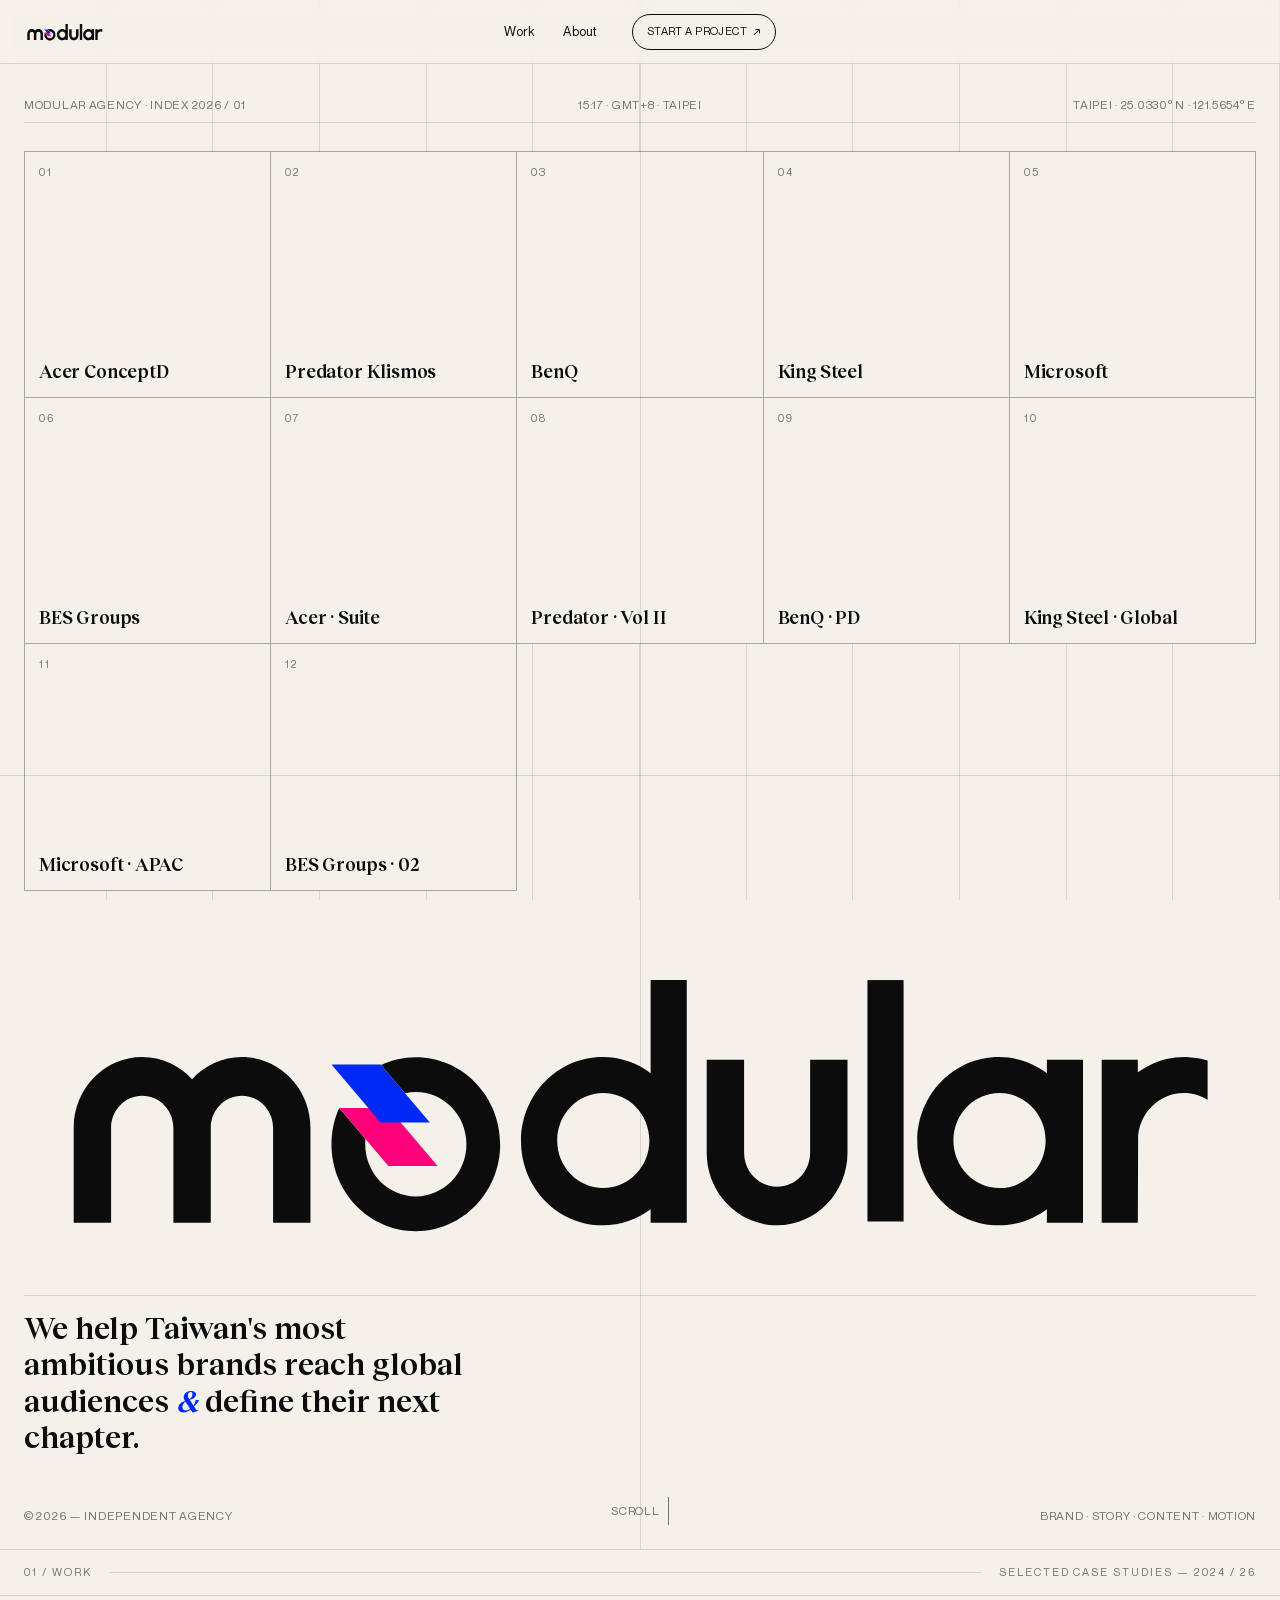
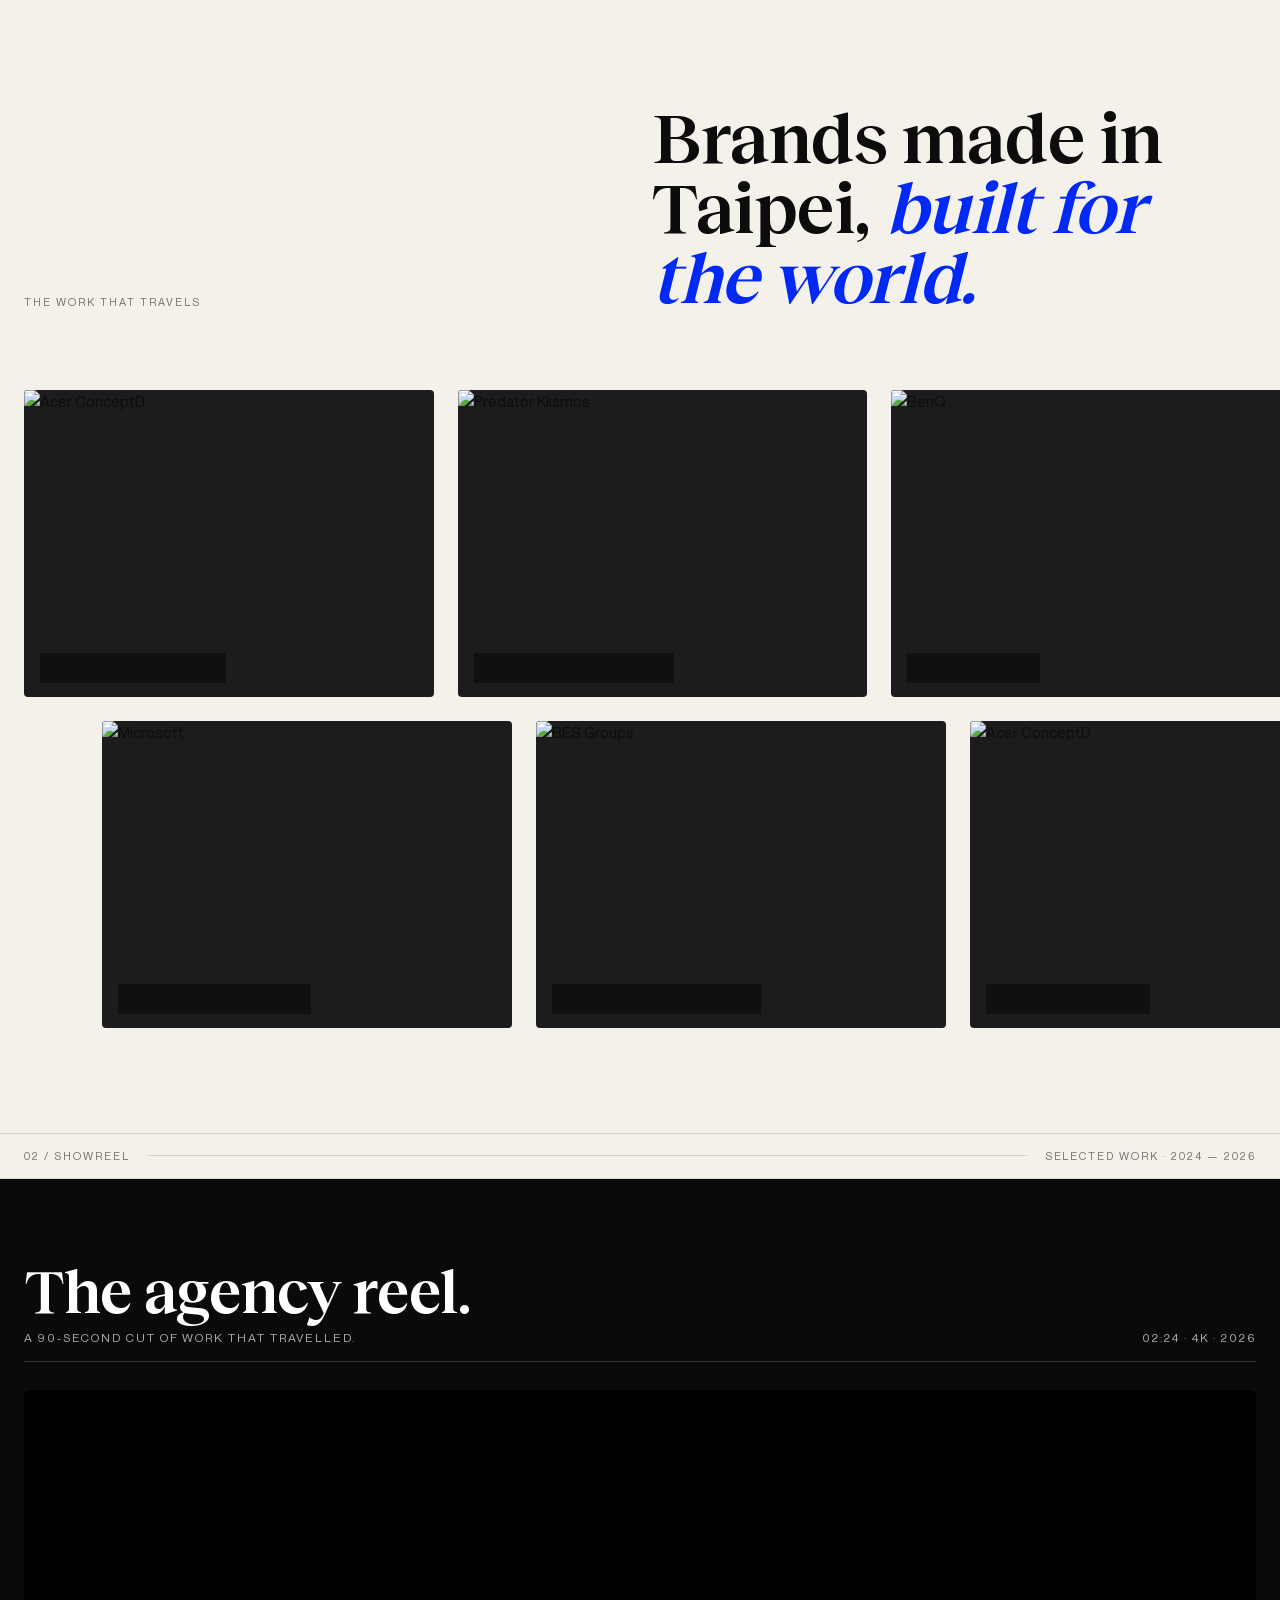
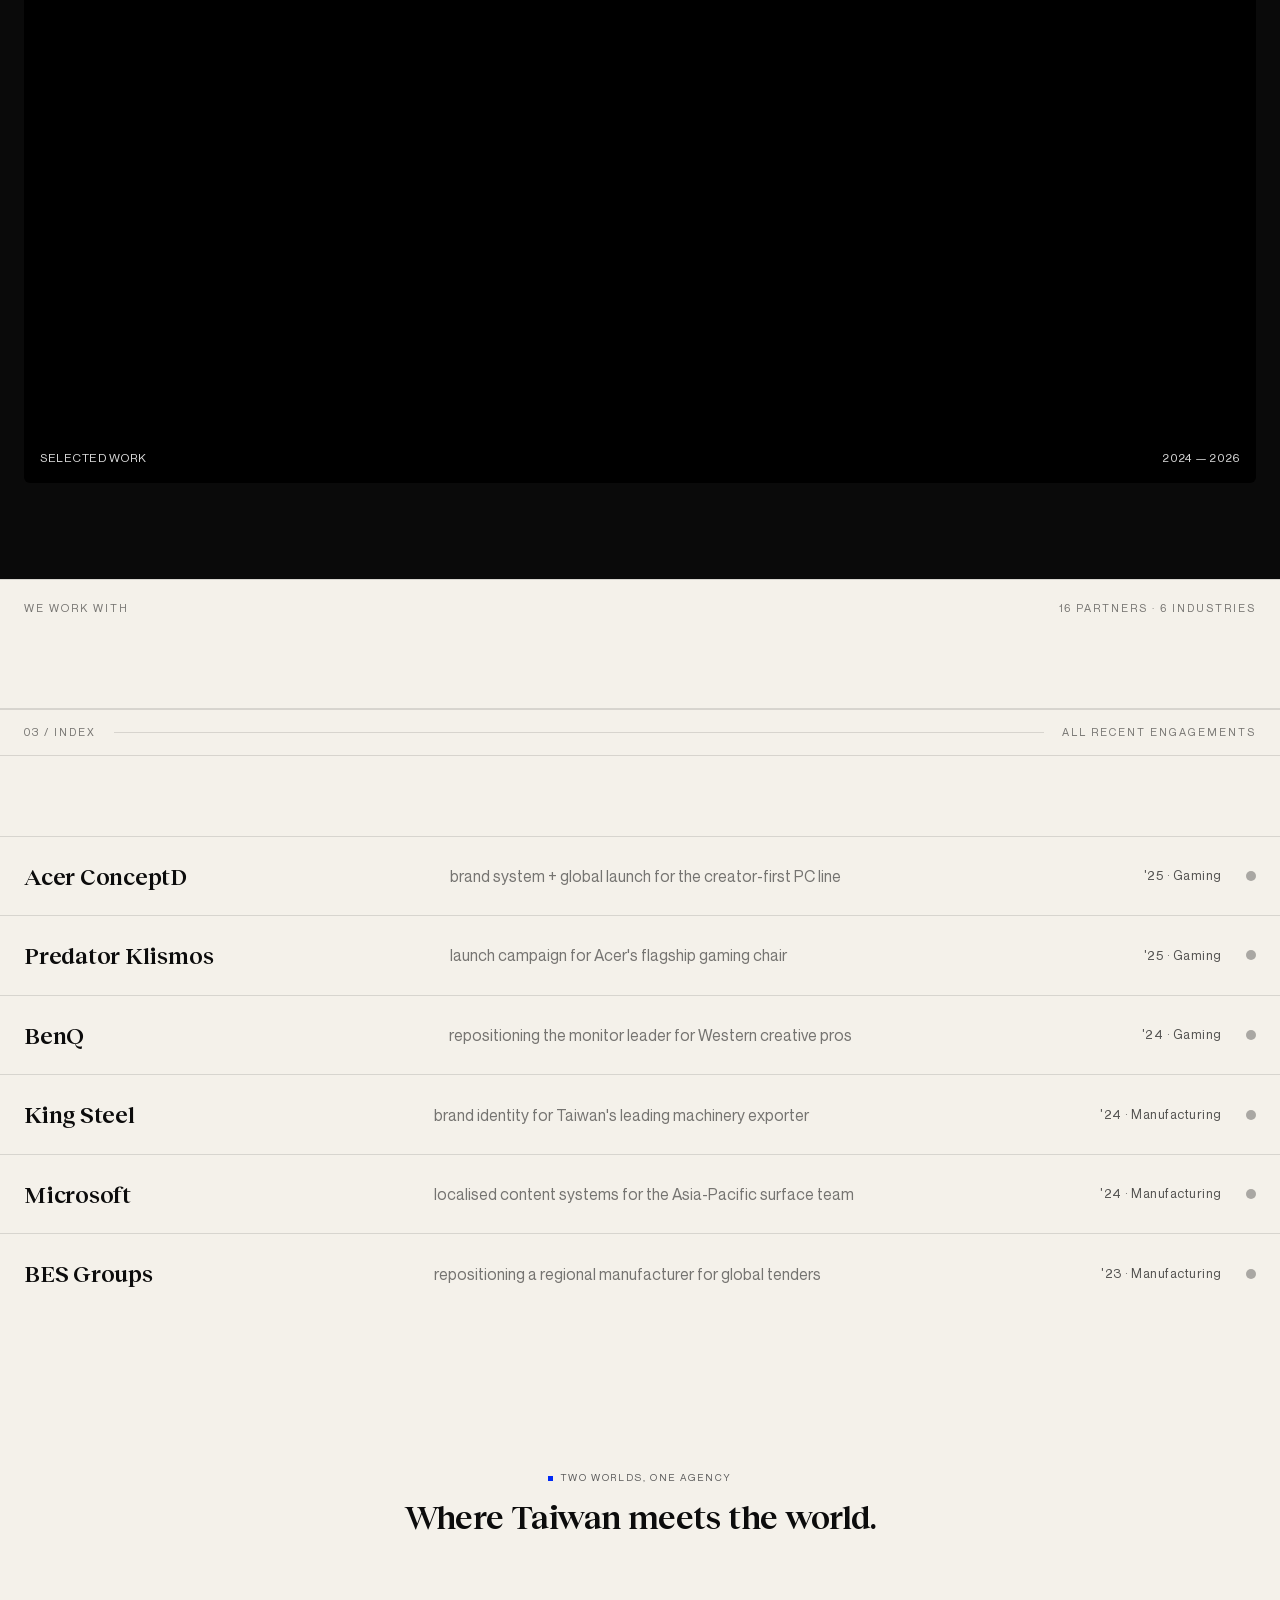
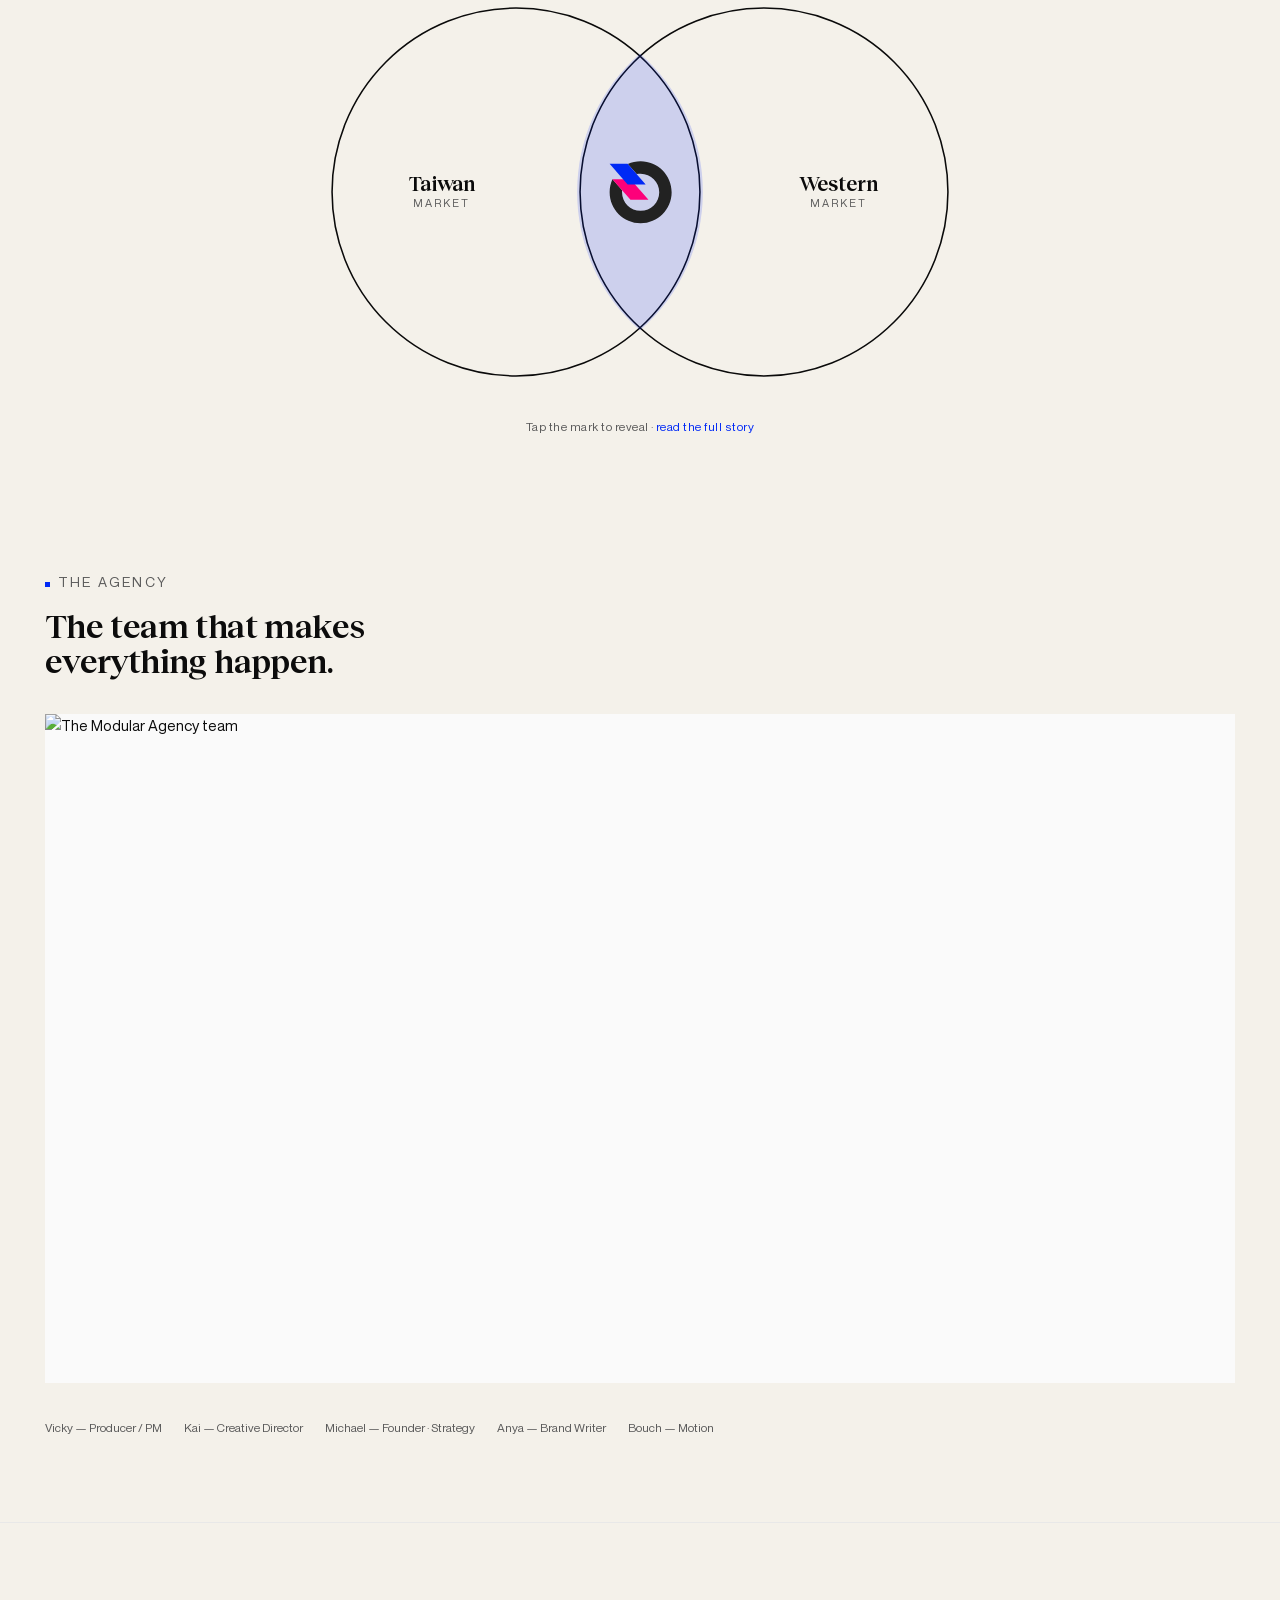
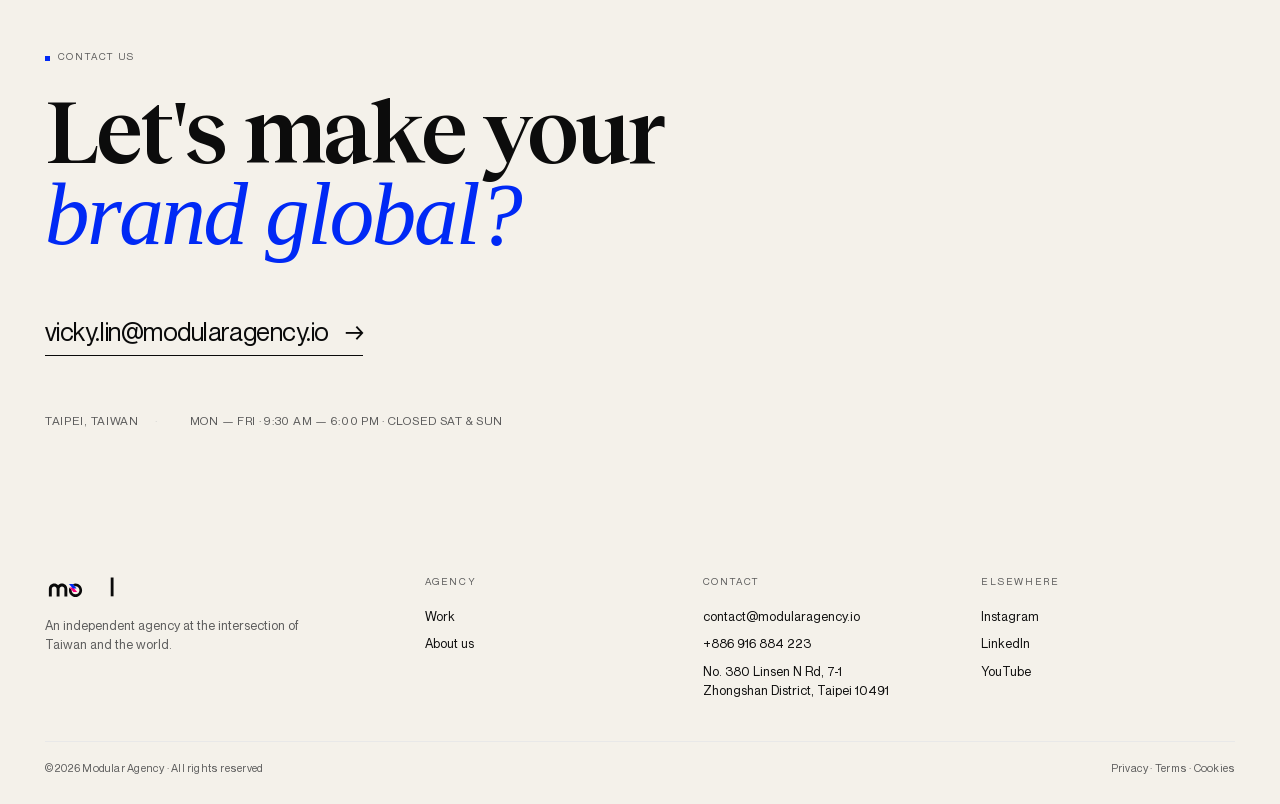
==== v2home/index.html @ 96798d6c "Add v2 homepage at /v2home for preview Copy v2 branch's index.html, v2.css, v2.js into v2home/ subdi" ====
<!DOCTYPE html>
<html lang="en">
<head>
  <meta charset="UTF-8" />
  <meta name="viewport" content="width=device-width, initial-scale=1.0" />
  <title>Modular — At the intersection of Taiwan and the world</title>
  <meta name="description" content="Modular is a Taipei-based agency that helps Taiwan's most ambitious brands speak to the world." />
  <link rel="stylesheet" href="../styles.css" />
  <link rel="stylesheet" href="v2.css" />
</head>
<body class="v2">

  <!-- ============ HEADER ============ -->
  <header class="site-header">
    <a class="brand" href="../index.html" aria-label="Modular">
      <svg class="brand__svg" viewBox="0 0 793 214" xmlns="http://www.w3.org/2000/svg" fill="currentColor">
        <rect x="542.9" y="29" width="23.2592" height="155.402"/>
        <path fill-rule="evenodd" clip-rule="evenodd" d="M658.397 176.546C649.729 183.047 639.058 186.882 627.518 186.882C598.505 186.882 574.984 162.642 574.984 132.739C574.984 102.837 598.505 78.5967 627.518 78.5967C639.058 78.5967 649.729 82.4316 658.397 88.9323V80.2499H681.656V185.229H658.397V176.546ZM657.595 132.326C657.595 149.217 644.309 162.91 627.919 162.91C611.53 162.91 598.244 149.217 598.244 132.326C598.244 115.435 611.53 101.742 627.919 101.742C644.309 101.742 657.595 115.435 657.595 132.326Z"/>
        <path fill-rule="evenodd" clip-rule="evenodd" d="M403.344 29H426.603V185.228H403.344V176.546C394.676 183.047 384.005 186.882 372.465 186.882C343.452 186.882 319.932 162.641 319.932 132.739C319.932 102.837 343.452 78.5963 372.465 78.5963C384.005 78.5963 394.676 82.4312 403.344 88.932V29ZM372.866 162.91C389.256 162.91 402.542 149.217 402.542 132.326C402.542 115.434 389.256 101.741 372.866 101.741C356.477 101.741 343.191 115.434 343.191 132.326C343.191 149.217 356.477 162.91 372.866 162.91Z"/>
        <path d="M463.497 80.248H439.436V140.177C439.436 165.97 459.724 186.88 484.751 186.88C509.778 186.88 530.066 165.97 530.066 140.177V80.248H506.005V140.177C506.005 152.275 496.489 162.082 484.751 162.082C473.013 162.082 463.497 152.275 463.497 140.177V80.248Z"/>
        <path d="M749.574 78.6607C753.752 78.8703 757.875 79.5927 761.857 80.8011V106.077C757.403 103.324 752.19 101.742 746.618 101.742C731.37 101.742 718.807 113.595 717.132 128.849L716.943 185.229H693.684V80.2499H716.943V88.3481C719.238 86.6967 721.664 85.2315 724.202 83.9701C732.097 80.0468 740.819 78.2215 749.574 78.6607Z"/>
        <path d="M120.225 124.06V185.229H96.1634V124.06C96.1634 112.647 87.1862 103.395 76.1123 103.395C65.0384 103.395 56.0613 112.647 56.0613 124.06V185.229H32V124.06C32 98.9513 51.7498 78.5967 76.1123 78.5967C88.7528 78.5967 100.151 84.0762 108.194 92.8561C116.237 84.0762 127.635 78.5967 140.276 78.5967C164.638 78.5967 184.388 98.9513 184.388 124.06V185.229H160.327V124.06C160.327 112.647 151.35 103.395 140.276 103.395C129.202 103.395 120.225 112.647 120.225 124.06Z"/>
        <path d="M252.206 168.279C270.198 168.279 284.784 153.246 284.784 134.703C284.784 116.159 270.198 101.126 252.206 101.126C249.827 101.126 247.507 101.389 245.273 101.888L229.831 83.6992C236.654 80.515 244.229 78.7422 252.206 78.7422C282.193 78.7422 306.503 103.797 306.503 134.703C306.503 165.609 282.193 190.663 252.206 190.663C222.218 190.663 197.908 165.609 197.908 134.703C197.908 126.381 199.671 118.484 202.832 111.386H202.893L219.793 131.292C219.683 132.414 219.627 133.551 219.627 134.703C219.627 153.246 234.213 168.279 252.206 168.279Z"/>
        <path d="M234.566 111.386H202.893L234.566 148.693H266.24L234.566 111.386Z" fill="#FD007A"/>
        <path d="M229.582 83.4053H197.908L229.582 120.712H261.255L229.582 83.4053Z" fill="#0029F5"/>
      </svg>
    </a>
    <nav>
      <a href="../portfolio.html">Work</a>
      <a href="../about.html">About</a>
      <a href="mailto:contact@modularagency.io" class="nav-cta">
        <span>Start a project</span>
        <span class="arrow">↗</span>
      </a>
    </nav>
  </header>

  <!-- ============ HERO (mill3 inspired) ============ -->
  <section class="v2-hero" id="top">
    <div class="v2-crosshair" aria-hidden="true"></div>

    <!-- Top meta strip -->
    <div class="v2-hero__top">
      <span class="v2-hero__index">Modular Agency · Index 2026 / 01</span>
      <span class="v2-hero__time" data-v2-clock>—</span>
      <span class="v2-hero__loc">Taipei · 25.0330° N · 121.5654° E</span>
    </div>

    <!-- Modular project grid — each square is a project. Mouse "draws" by lighting cells. -->
    <div class="v2-hero__grid" data-v2-grid>
      <a href="../case-study.html" class="v2-cell" data-v2-reveal style="--cell-img: url('https://cdn.prod.website-files.com/63bfc0fd79c8e246c4906104/64c204d370867f68c6946e49_Screen%20Shot%202023-07-27%20at%201.46.07%20PM.png')">
        <span class="v2-cell__num">01</span>
        <span class="v2-cell__media" aria-hidden="true"></span>
        <span class="v2-cell__name">Acer ConceptD</span>
      </a>
      <a href="../case-study.html" class="v2-cell" style="--cell-img: url('https://cdn.prod.website-files.com/63bfc0fd79c8e246c4906104/63bfc487ccb1e10b61343ffb_6156d11b4273543a6f4497ac_Frame%2021.png')">
        <span class="v2-cell__num">02</span>
        <span class="v2-cell__media" aria-hidden="true"></span>
        <span class="v2-cell__name">Predator Klismos</span>
      </a>
      <a href="../case-study.html" class="v2-cell" style="--cell-img: url('https://cdn.prod.website-files.com/63bfc0fd79c8e246c4906104/63edc8d995958dba99e304f1_Untitled%20design%20(47).png')">
        <span class="v2-cell__num">03</span>
        <span class="v2-cell__media" aria-hidden="true"></span>
        <span class="v2-cell__name">BenQ</span>
      </a>
      <a href="../case-study.html" class="v2-cell" style="--cell-img: url('https://cdn.prod.website-files.com/63bfc0fd79c8e246c4906104/63edb47d3465decb04bc5cf6_Untitled%20design%20(44).png')">
        <span class="v2-cell__num">04</span>
        <span class="v2-cell__media" aria-hidden="true"></span>
        <span class="v2-cell__name">King Steel</span>
      </a>
      <a href="../case-study.html" class="v2-cell" style="--cell-img: url('https://cdn.prod.website-files.com/63bfc0fd79c8e246c4906104/63eb1e38f03250bcc5a5a536_acastro_180226_0001.jpg')">
        <span class="v2-cell__num">05</span>
        <span class="v2-cell__media" aria-hidden="true"></span>
        <span class="v2-cell__name">Microsoft</span>
      </a>
      <a href="../case-study.html" class="v2-cell" style="--cell-img: url('https://cdn.prod.website-files.com/63bfc0fd79c8e246c4906104/63eb53feb96042cfa495db95_Untitled%20design%20(42).png')">
        <span class="v2-cell__num">06</span>
        <span class="v2-cell__media" aria-hidden="true"></span>
        <span class="v2-cell__name">BES Groups</span>
      </a>
      <a href="../case-study.html" class="v2-cell" style="--cell-img: url('https://cdn.prod.website-files.com/63bfc0fd79c8e246c4906104/64c204d370867f68c6946e49_Screen%20Shot%202023-07-27%20at%201.46.07%20PM.png')">
        <span class="v2-cell__num">07</span>
        <span class="v2-cell__media" aria-hidden="true"></span>
        <span class="v2-cell__name">Acer · Suite</span>
      </a>
      <a href="../case-study.html" class="v2-cell" style="--cell-img: url('https://cdn.prod.website-files.com/63bfc0fd79c8e246c4906104/63bfc487ccb1e10b61343ffb_6156d11b4273543a6f4497ac_Frame%2021.png')">
        <span class="v2-cell__num">08</span>
        <span class="v2-cell__media" aria-hidden="true"></span>
        <span class="v2-cell__name">Predator · Vol II</span>
      </a>
      <a href="../case-study.html" class="v2-cell" style="--cell-img: url('https://cdn.prod.website-files.com/63bfc0fd79c8e246c4906104/63edc8d995958dba99e304f1_Untitled%20design%20(47).png')">
        <span class="v2-cell__num">09</span>
        <span class="v2-cell__media" aria-hidden="true"></span>
        <span class="v2-cell__name">BenQ · PD</span>
      </a>
      <a href="../case-study.html" class="v2-cell" style="--cell-img: url('https://cdn.prod.website-files.com/63bfc0fd79c8e246c4906104/63edb47d3465decb04bc5cf6_Untitled%20design%20(44).png')">
        <span class="v2-cell__num">10</span>
        <span class="v2-cell__media" aria-hidden="true"></span>
        <span class="v2-cell__name">King Steel · Global</span>
      </a>
      <a href="../case-study.html" class="v2-cell" style="--cell-img: url('https://cdn.prod.website-files.com/63bfc0fd79c8e246c4906104/63eb1e38f03250bcc5a5a536_acastro_180226_0001.jpg')">
        <span class="v2-cell__num">11</span>
        <span class="v2-cell__media" aria-hidden="true"></span>
        <span class="v2-cell__name">Microsoft · APAC</span>
      </a>
      <a href="../case-study.html" class="v2-cell" style="--cell-img: url('https://cdn.prod.website-files.com/63bfc0fd79c8e246c4906104/63eb53feb96042cfa495db95_Untitled%20design%20(42).png')">
        <span class="v2-cell__num">12</span>
        <span class="v2-cell__media" aria-hidden="true"></span>
        <span class="v2-cell__name">BES Groups · 02</span>
      </a>
    </div>

    <!-- Giant Modular wordmark below tiles, mill3 style -->
    <a class="v2-hero__mark" href="#work" aria-label="Modular">
      <svg viewBox="0 0 793 214" xmlns="http://www.w3.org/2000/svg" fill="currentColor" preserveAspectRatio="xMidYMid meet">
        <rect x="542.9" y="29" width="23.2592" height="155.402"/>
        <path fill-rule="evenodd" clip-rule="evenodd" d="M658.397 176.546C649.729 183.047 639.058 186.882 627.518 186.882C598.505 186.882 574.984 162.642 574.984 132.739C574.984 102.837 598.505 78.5967 627.518 78.5967C639.058 78.5967 649.729 82.4316 658.397 88.9323V80.2499H681.656V185.229H658.397V176.546ZM657.595 132.326C657.595 149.217 644.309 162.91 627.919 162.91C611.53 162.91 598.244 149.217 598.244 132.326C598.244 115.435 611.53 101.742 627.919 101.742C644.309 101.742 657.595 115.435 657.595 132.326Z"/>
        <path fill-rule="evenodd" clip-rule="evenodd" d="M403.344 29H426.603V185.228H403.344V176.546C394.676 183.047 384.005 186.882 372.465 186.882C343.452 186.882 319.932 162.641 319.932 132.739C319.932 102.837 343.452 78.5963 372.465 78.5963C384.005 78.5963 394.676 82.4312 403.344 88.932V29ZM372.866 162.91C389.256 162.91 402.542 149.217 402.542 132.326C402.542 115.434 389.256 101.741 372.866 101.741C356.477 101.741 343.191 115.434 343.191 132.326C343.191 149.217 356.477 162.91 372.866 162.91Z"/>
        <path d="M463.497 80.248H439.436V140.177C439.436 165.97 459.724 186.88 484.751 186.88C509.778 186.88 530.066 165.97 530.066 140.177V80.248H506.005V140.177C506.005 152.275 496.489 162.082 484.751 162.082C473.013 162.082 463.497 152.275 463.497 140.177V80.248Z"/>
        <path d="M749.574 78.6607C753.752 78.8703 757.875 79.5927 761.857 80.8011V106.077C757.403 103.324 752.19 101.742 746.618 101.742C731.37 101.742 718.807 113.595 717.132 128.849L716.943 185.229H693.684V80.2499H716.943V88.3481C719.238 86.6967 721.664 85.2315 724.202 83.9701C732.097 80.0468 740.819 78.2215 749.574 78.6607Z"/>
        <path d="M120.225 124.06V185.229H96.1634V124.06C96.1634 112.647 87.1862 103.395 76.1123 103.395C65.0384 103.395 56.0613 112.647 56.0613 124.06V185.229H32V124.06C32 98.9513 51.7498 78.5967 76.1123 78.5967C88.7528 78.5967 100.151 84.0762 108.194 92.8561C116.237 84.0762 127.635 78.5967 140.276 78.5967C164.638 78.5967 184.388 98.9513 184.388 124.06V185.229H160.327V124.06C160.327 112.647 151.35 103.395 140.276 103.395C129.202 103.395 120.225 112.647 120.225 124.06Z"/>
        <path d="M252.206 168.279C270.198 168.279 284.784 153.246 284.784 134.703C284.784 116.159 270.198 101.126 252.206 101.126C249.827 101.126 247.507 101.389 245.273 101.888L229.831 83.6992C236.654 80.515 244.229 78.7422 252.206 78.7422C282.193 78.7422 306.503 103.797 306.503 134.703C306.503 165.609 282.193 190.663 252.206 190.663C222.218 190.663 197.908 165.609 197.908 134.703C197.908 126.381 199.671 118.484 202.832 111.386H202.893L219.793 131.292C219.683 132.414 219.627 133.551 219.627 134.703C219.627 153.246 234.213 168.279 252.206 168.279Z"/>
        <path d="M234.566 111.386H202.893L234.566 148.693H266.24L234.566 111.386Z" fill="#FD007A"/>
        <path d="M229.582 83.4053H197.908L229.582 120.712H261.255L229.582 83.4053Z" fill="#0029F5"/>
      </svg>
    </a>

    <!-- Foot: pitch text + scroll cue + spec -->
    <div class="v2-hero__foot">
      <p class="v2-hero__pitch" data-v2-reveal>
        We help Taiwan's most ambitious brands reach global audiences <em>&amp;</em> define their next chapter.
      </p>
      <span class="v2-hero__caption">© 2026 — Independent Agency</span>
      <a class="v2-scroll-cue" href="#work" aria-label="Scroll to work">
        <span>Scroll</span>
        <span class="v2-arrow"></span>
      </a>
      <span class="v2-spec">Brand · Story · Content · Motion</span>
    </div>
  </section>

  <!-- ============ SECTION LABEL: WORK ============ -->
  <div class="v2-section-label" id="work">
    <span class="v2-section-label__num">01 / Work</span>
    <span class="v2-rule"></span>
    <span>Selected case studies — 2024 / 26</span>
  </div>

  <!-- ============ SCROLL-DRIVEN MOTION SECTION (mill3) ============ -->
  <section class="v2-motion">
    <div class="v2-motion__intro">
      <span class="v2-motion__eyebrow" data-v2-reveal>The work that travels</span>
      <h2 class="v2-motion__title" data-v2-reveal>
        Brands made in Taipei, <em>built for the world.</em>
      </h2>
    </div>

    <div class="v2-rail-stack">
      <!-- Rail moves left as you scroll down -->
      <div class="v2-rail">
        <div class="v2-rail__track" data-v2-rail="1" data-v2-rail-range="35">
          <div class="v2-rail__item">
            <img src="https://cdn.prod.website-files.com/63bfc0fd79c8e246c4906104/64c204d370867f68c6946e49_Screen%20Shot%202023-07-27%20at%201.46.07%20PM.png" alt="Acer ConceptD" loading="lazy" />
            <span class="v2-rail__cap"><span>Acer ConceptD</span><span>Gaming · '25</span></span>
          </div>
          <div class="v2-rail__item">
            <img src="https://cdn.prod.website-files.com/63bfc0fd79c8e246c4906104/63bfc487ccb1e10b61343ffb_6156d11b4273543a6f4497ac_Frame%2021.png" alt="Predator Klismos" loading="lazy" />
            <span class="v2-rail__cap"><span>Predator Klismos</span><span>Gaming · '25</span></span>
          </div>
          <div class="v2-rail__item">
            <img src="https://cdn.prod.website-files.com/63bfc0fd79c8e246c4906104/63edc8d995958dba99e304f1_Untitled%20design%20(47).png" alt="BenQ" loading="lazy" />
            <span class="v2-rail__cap"><span>BenQ</span><span>Gaming · '24</span></span>
          </div>
          <div class="v2-rail__item">
            <img src="https://cdn.prod.website-files.com/63bfc0fd79c8e246c4906104/63edb47d3465decb04bc5cf6_Untitled%20design%20(44).png" alt="King Steel" loading="lazy" />
            <span class="v2-rail__cap"><span>King Steel</span><span>Manufacturing · '24</span></span>
          </div>
        </div>
      </div>

      <!-- Rail moves right (opposite direction) -->
      <div class="v2-rail">
        <div class="v2-rail__track" data-v2-rail="-1" data-v2-rail-range="35" style="padding-left: 8vw;">
          <div class="v2-rail__item">
            <img src="https://cdn.prod.website-files.com/63bfc0fd79c8e246c4906104/63eb1e38f03250bcc5a5a536_acastro_180226_0001.jpg" alt="Microsoft" loading="lazy" />
            <span class="v2-rail__cap"><span>Microsoft</span><span>Manufacturing · '24</span></span>
          </div>
          <div class="v2-rail__item">
            <img src="https://cdn.prod.website-files.com/63bfc0fd79c8e246c4906104/63eb53feb96042cfa495db95_Untitled%20design%20(42).png" alt="BES Groups" loading="lazy" />
            <span class="v2-rail__cap"><span>BES Groups</span><span>Manufacturing · '23</span></span>
          </div>
          <div class="v2-rail__item">
            <img src="https://cdn.prod.website-files.com/63bfc0fd79c8e246c4906104/64c204d370867f68c6946e49_Screen%20Shot%202023-07-27%20at%201.46.07%20PM.png" alt="Acer ConceptD" loading="lazy" />
            <span class="v2-rail__cap"><span>Acer · Suite</span><span>Gaming · '25</span></span>
          </div>
          <div class="v2-rail__item">
            <img src="https://cdn.prod.website-files.com/63bfc0fd79c8e246c4906104/63bfc487ccb1e10b61343ffb_6156d11b4273543a6f4497ac_Frame%2021.png" alt="Predator" loading="lazy" />
            <span class="v2-rail__cap"><span>Predator</span><span>Gaming · '25</span></span>
          </div>
        </div>
      </div>
    </div>
  </section>

  <!-- ============ SHOWREEL (after motion) ============ -->
  <div class="v2-section-label">
    <span class="v2-section-label__num">02 / Showreel</span>
    <span class="v2-rule"></span>
    <span>Selected work · 2024 — 2026</span>
  </div>

  <section class="v2-showreel" id="showreel">
    <div class="v2-showreel__head">
      <div>
        <h2 class="v2-showreel__title" data-v2-reveal>The agency reel.</h2>
        <span>A 90-second cut of work that travelled.</span>
      </div>
      <span>02:24 · 4K · 2026</span>
    </div>
    <div class="v2-showreel__frame">
      <video autoplay muted loop playsinline preload="auto">
        <source src="https://cdn.prod.website-files.com/61068df1ca32f73d6fc30dae/660ba6749f800c742689d369_202426%20Modular%20Showreel%20V197%20S2-transcode.webm" type="video/webm" />
        <source src="https://cdn.prod.website-files.com/61068df1ca32f73d6fc30dae/660ba6749f800c742689d369_202426%20Modular%20Showreel%20V197%20S2-transcode.mp4" type="video/mp4" />
      </video>
      <div class="v2-showreel__caption">
        <span>Selected work</span>
        <span>2024 — 2026</span>
      </div>
    </div>
  </section>

  <!-- ============ MARQUEE PARTNERS ============ -->
  <div class="v2-marquee">
    <div class="v2-marquee__head">
      <span>We work with</span>
      <span>16 partners · 6 industries</span>
    </div>
    <div class="v2-marquee__track">
      <span class="v2-marquee__logo" style="--logo: url('https://cdn.prod.website-files.com/61068df1ca32f73d6fc30dae/63c0eff1364d231d09e91e6c_image%206.png')"></span>
      <span class="v2-marquee__logo" style="--logo: url('https://cdn.prod.website-files.com/61068df1ca32f73d6fc30dae/63db63973f1f2222f395d2fa_meta.png')"></span>
      <span class="v2-marquee__logo" style="--logo: url('https://cdn.prod.website-files.com/61068df1ca32f73d6fc30dae/63c0eff26f20f409ae22fec4_image%205.png')"></span>
      <span class="v2-marquee__logo" style="--logo: url('https://cdn.prod.website-files.com/61068df1ca32f73d6fc30dae/63db63968ec01fc46c0c57d4_lenovo.png')"></span>
      <span class="v2-marquee__logo" style="--logo: url('https://cdn.prod.website-files.com/61068df1ca32f73d6fc30dae/63c0eff353502212b0016998_image%209.png')"></span>
      <span class="v2-marquee__logo" style="--logo: url('https://cdn.prod.website-files.com/61068df1ca32f73d6fc30dae/63c0eff513352a6279b56e36_image%2016.png')"></span>
      <span class="v2-marquee__logo" style="--logo: url('https://cdn.prod.website-files.com/61068df1ca32f73d6fc30dae/63c0eff5a8036c3cb5afce05_image%2014.png')"></span>
      <span class="v2-marquee__logo" style="--logo: url('https://cdn.prod.website-files.com/61068df1ca32f73d6fc30dae/63db639503182953ea7957db_cisco.png')"></span>
      <!-- duplicate for seamless marquee -->
      <span class="v2-marquee__logo" style="--logo: url('https://cdn.prod.website-files.com/61068df1ca32f73d6fc30dae/63c0eff367846c7e0d7ad767_image%207.png')"></span>
      <span class="v2-marquee__logo" style="--logo: url('https://cdn.prod.website-files.com/61068df1ca32f73d6fc30dae/63c0eff3bb52da0ac126d9cb_image%2010.png')"></span>
      <span class="v2-marquee__logo" style="--logo: url('https://cdn.prod.website-files.com/61068df1ca32f73d6fc30dae/63db63946ca3bebc42b2b70a_kingsteel.png')"></span>
      <span class="v2-marquee__logo" style="--logo: url('https://cdn.prod.website-files.com/61068df1ca32f73d6fc30dae/63c0eff6a12dc3015cf81625_image%2015.png')"></span>
      <span class="v2-marquee__logo" style="--logo: url('https://cdn.prod.website-files.com/61068df1ca32f73d6fc30dae/63db639462e0100f480dc5f4_winmate.png')"></span>
      <span class="v2-marquee__logo" style="--logo: url('https://cdn.prod.website-files.com/61068df1ca32f73d6fc30dae/63db6395ee84cd40402765d9_advantech.png')"></span>
      <span class="v2-marquee__logo" style="--logo: url('https://cdn.prod.website-files.com/61068df1ca32f73d6fc30dae/63c0eff4d283103b525c7aa2_image%2011.png')"></span>
      <!-- repeat first 8 -->
      <span class="v2-marquee__logo" style="--logo: url('https://cdn.prod.website-files.com/61068df1ca32f73d6fc30dae/63c0eff1364d231d09e91e6c_image%206.png')"></span>
      <span class="v2-marquee__logo" style="--logo: url('https://cdn.prod.website-files.com/61068df1ca32f73d6fc30dae/63db63973f1f2222f395d2fa_meta.png')"></span>
      <span class="v2-marquee__logo" style="--logo: url('https://cdn.prod.website-files.com/61068df1ca32f73d6fc30dae/63c0eff26f20f409ae22fec4_image%205.png')"></span>
      <span class="v2-marquee__logo" style="--logo: url('https://cdn.prod.website-files.com/61068df1ca32f73d6fc30dae/63db63968ec01fc46c0c57d4_lenovo.png')"></span>
      <span class="v2-marquee__logo" style="--logo: url('https://cdn.prod.website-files.com/61068df1ca32f73d6fc30dae/63c0eff353502212b0016998_image%209.png')"></span>
      <span class="v2-marquee__logo" style="--logo: url('https://cdn.prod.website-files.com/61068df1ca32f73d6fc30dae/63c0eff513352a6279b56e36_image%2016.png')"></span>
      <span class="v2-marquee__logo" style="--logo: url('https://cdn.prod.website-files.com/61068df1ca32f73d6fc30dae/63c0eff5a8036c3cb5afce05_image%2014.png')"></span>
      <span class="v2-marquee__logo" style="--logo: url('https://cdn.prod.website-files.com/61068df1ca32f73d6fc30dae/63db639503182953ea7957db_cisco.png')"></span>
    </div>
  </div>

  <!-- ============ APPART-STYLE PROJECT LIST ============ -->
  <div class="v2-section-label">
    <span class="v2-section-label__num">03 / Index</span>
    <span class="v2-rule"></span>
    <span>All recent engagements</span>
  </div>

  <section class="v2-list" data-v2-list>
    <a href="../case-study.html" class="v2-list__row" data-v2-list-row data-preview="https://cdn.prod.website-files.com/63bfc0fd79c8e246c4906104/64c204d370867f68c6946e49_Screen%20Shot%202023-07-27%20at%201.46.07%20PM.png">
      <span class="v2-list__name">Acer ConceptD</span>
      <span class="v2-list__desc">brand system + global launch for the creator-first PC line</span>
      <span class="v2-list__year">'25 · Gaming</span>
      <span class="v2-list__dot"></span>
    </a>
    <a href="../case-study.html" class="v2-list__row" data-v2-list-row data-preview="https://cdn.prod.website-files.com/63bfc0fd79c8e246c4906104/63bfc487ccb1e10b61343ffb_6156d11b4273543a6f4497ac_Frame%2021.png">
      <span class="v2-list__name">Predator Klismos</span>
      <span class="v2-list__desc">launch campaign for Acer's flagship gaming chair</span>
      <span class="v2-list__year">'25 · Gaming</span>
      <span class="v2-list__dot"></span>
    </a>
    <a href="../case-study.html" class="v2-list__row" data-v2-list-row data-preview="https://cdn.prod.website-files.com/63bfc0fd79c8e246c4906104/63edc8d995958dba99e304f1_Untitled%20design%20(47).png">
      <span class="v2-list__name">BenQ</span>
      <span class="v2-list__desc">repositioning the monitor leader for Western creative pros</span>
      <span class="v2-list__year">'24 · Gaming</span>
      <span class="v2-list__dot"></span>
    </a>
    <a href="../case-study.html" class="v2-list__row" data-v2-list-row data-preview="https://cdn.prod.website-files.com/63bfc0fd79c8e246c4906104/63edb47d3465decb04bc5cf6_Untitled%20design%20(44).png">
      <span class="v2-list__name">King Steel</span>
      <span class="v2-list__desc">brand identity for Taiwan's leading machinery exporter</span>
      <span class="v2-list__year">'24 · Manufacturing</span>
      <span class="v2-list__dot"></span>
    </a>
    <a href="../case-study.html" class="v2-list__row" data-v2-list-row data-preview="https://cdn.prod.website-files.com/63bfc0fd79c8e246c4906104/63eb1e38f03250bcc5a5a536_acastro_180226_0001.jpg">
      <span class="v2-list__name">Microsoft</span>
      <span class="v2-list__desc">localised content systems for the Asia-Pacific surface team</span>
      <span class="v2-list__year">'24 · Manufacturing</span>
      <span class="v2-list__dot"></span>
    </a>
    <a href="../case-study.html" class="v2-list__row" data-v2-list-row data-preview="https://cdn.prod.website-files.com/63bfc0fd79c8e246c4906104/63eb53feb96042cfa495db95_Untitled%20design%20(42).png">
      <span class="v2-list__name">BES Groups</span>
      <span class="v2-list__desc">repositioning a regional manufacturer for global tenders</span>
      <span class="v2-list__year">'23 · Manufacturing</span>
      <span class="v2-list__dot"></span>
    </a>

    <div class="v2-list__preview" data-v2-list-preview>
      <img src="" alt="" />
    </div>
  </section>

  <!-- ============ INTERSECTION (Venn diagram, kept) ============ -->
  <section class="intersection" id="intersection">
    <div class="intersection__head">
      <p class="eyebrow"><span class="dot"></span>Two worlds, one agency</p>
      <h2 style="margin-top: 14px;">Where Taiwan meets the world.</h2>
    </div>

    <div class="venn" data-venn>
      <div class="venn__core">
        <svg class="venn__diagram" viewBox="0 0 600 360" xmlns="http://www.w3.org/2000/svg" aria-hidden="true">
          <circle class="venn__ring venn__ring--left" cx="180" cy="180" r="178" fill="none" stroke="currentColor" stroke-width="1.5"/>
          <circle class="venn__ring venn__ring--right" cx="420" cy="180" r="178" fill="none" stroke="currentColor" stroke-width="1.5"/>
          <path class="venn__lens" d="M 300,46 A 178,178 0 0,1 300,314 A 178,178 0 0,1 300,46 Z" fill="rgba(0,41,245,0.16)"/>
        </svg>

        <span class="venn__label venn__label--left">
          <span class="venn__market">Taiwan</span>
          <span class="venn__sub">market</span>
        </span>
        <span class="venn__label venn__label--right">
          <span class="venn__market">Western</span>
          <span class="venn__sub">market</span>
        </span>

        <button class="venn__icon" id="venn-trigger" aria-label="Reveal Modular's role in the intersection">
          <img src="../assets/mark-main.svg" alt="" />
          <span class="spark spark--1" style="--x:-58px; --y:-44px;"></span>
          <span class="spark spark--2" style="--x:62px;  --y:-48px;"></span>
          <span class="spark spark--3" style="--x:-72px; --y:18px;"></span>
          <span class="spark spark--4" style="--x:68px;  --y:24px;"></span>
          <span class="spark spark--5" style="--x:-32px; --y:62px;"></span>
          <span class="spark spark--6" style="--x:38px;  --y:66px;"></span>
          <span class="spark spark--7" style="--x:0;     --y:-72px;"></span>
          <span class="spark spark--8" style="--x:0;     --y:80px;"></span>
        </button>
      </div>

      <div class="venn__story" id="venn-story" aria-live="polite">
        <p class="venn__story-lead">We are the intersection &mdash; the connection between Taiwanese companies and the Western, English-speaking market.</p>
        <p class="venn__story-tag">We are your <em>English&#8209;speaking</em> agency with a Western mindset, based in Taipei.</p>
      </div>
    </div>

    <p class="intersection__hint">Tap the mark to reveal &middot; <a href="../about.html">read the full story</a></p>
  </section>

  <!-- ============ TEAM ============ -->
  <section class="team" id="team">
    <div class="container">
      <div class="team__head">
        <div>
          <p class="eyebrow"><span class="dot"></span>The agency</p>
          <h2 style="margin-top: 16px;">The team that makes everything happen.</h2>
        </div>
      </div>

      <div class="team__photo">
        <img src="https://images.unsplash.com/photo-1556761175-5973dc0f32e7?auto=format&fit=crop&w=1800&q=80" alt="The Modular Agency team" crossorigin="anonymous" data-team-photo />

        <a class="tag" href="../team-member.html" style="left: 12%; top: 80%;">
          <span class="tag__tip">
            <span class="tag__name">Vicky Lin</span>
            <span class="tag__role">Producer / PM</span>
            <span class="tag__handle">@vicky_lin</span>
          </span>
        </a>
        <a class="tag" href="../team-member.html" style="left: 32%; top: 52%;">
          <span class="tag__tip">
            <span class="tag__name">Kai Tsao</span>
            <span class="tag__role">Creative Director</span>
            <span class="tag__handle">@kai_tsao</span>
          </span>
        </a>
        <a class="tag" href="../team-member.html" style="left: 65%; top: 80%;">
          <span class="tag__tip">
            <span class="tag__name">Michael Wald</span>
            <span class="tag__role">Founder · Strategy</span>
            <span class="tag__handle">@michaelwald</span>
          </span>
        </a>
        <a class="tag" href="../team-member.html" style="left: 78%; top: 78%;">
          <span class="tag__tip">
            <span class="tag__name">Anya Park</span>
            <span class="tag__role">Brand Writer</span>
            <span class="tag__handle">@anya_park</span>
          </span>
        </a>
        <a class="tag" href="../team-member.html" style="left: 93%; top: 76%;">
          <span class="tag__tip">
            <span class="tag__name">Bouch</span>
            <span class="tag__role">Motion</span>
            <span class="tag__handle">@bouch.studio</span>
          </span>
        </a>
      </div>

      <div class="team__list">
        <a href="../team-member.html">Vicky &mdash; Producer / PM</a>
        <a href="../team-member.html">Kai &mdash; Creative Director</a>
        <a href="../team-member.html">Michael &mdash; Founder · Strategy</a>
        <a href="../team-member.html">Anya &mdash; Brand Writer</a>
        <a href="../team-member.html">Bouch &mdash; Motion</a>
      </div>
    </div>
  </section>

  <!-- ============ CONTACT ============ -->
  <section class="contact-block" id="contact">
    <div class="container contact-block__inner">
      <p class="eyebrow"><span class="dot"></span>Contact us</p>

      <h2 class="display contact-block__title">
        <span class="line">Let's make your</span>
        <span class="line">brand global?</span>
      </h2>

      <a href="mailto:vicky.lin@modularagency.io" class="contact-block__email">
        <span class="contact-block__email-text">vicky.lin@modularagency.io</span>
        <span class="contact-block__arrow">→</span>
      </a>

      <div class="contact-block__meta">
        <span>Taipei, Taiwan</span>
        <span>Mon — Fri · 9:30 AM — 6:00 PM &middot; Closed Sat &amp; Sun</span>
      </div>
    </div>
  </section>

  <!-- ============ FOOTER ============ -->
  <footer class="footer">
    <div class="footer__top">
      <div class="footer__col footer__col--brand">
        <a href="../index.html" class="footer__brand" aria-label="Modular">
          <svg viewBox="0 0 793 214" xmlns="http://www.w3.org/2000/svg" fill="currentColor">
            <rect x="542.9" y="29" width="23.2592" height="155.402"/>
            <path d="M120.225 124.06V185.229H96.1634V124.06C96.1634 112.647 87.1862 103.395 76.1123 103.395C65.0384 103.395 56.0613 112.647 56.0613 124.06V185.229H32V124.06C32 98.9513 51.7498 78.5967 76.1123 78.5967C88.7528 78.5967 100.151 84.0762 108.194 92.8561C116.237 84.0762 127.635 78.5967 140.276 78.5967C164.638 78.5967 184.388 98.9513 184.388 124.06V185.229H160.327V124.06C160.327 112.647 151.35 103.395 140.276 103.395C129.202 103.395 120.225 112.647 120.225 124.06Z"/>
            <path d="M252.206 168.279C270.198 168.279 284.784 153.246 284.784 134.703C284.784 116.159 270.198 101.126 252.206 101.126C249.827 101.126 247.507 101.389 245.273 101.888L229.831 83.6992C236.654 80.515 244.229 78.7422 252.206 78.7422C282.193 78.7422 306.503 103.797 306.503 134.703C306.503 165.609 282.193 190.663 252.206 190.663C222.218 190.663 197.908 165.609 197.908 134.703C197.908 126.381 199.671 118.484 202.832 111.386H202.893L219.793 131.292C219.683 132.414 219.627 133.551 219.627 134.703C219.627 153.246 234.213 168.279 252.206 168.279Z"/>
            <path d="M234.566 111.386H202.893L234.566 148.693H266.24L234.566 111.386Z" fill="#FD007A"/>
            <path d="M229.582 83.4053H197.908L229.582 120.712H261.255L229.582 83.4053Z" fill="#0029F5"/>
          </svg>
        </a>
        <p class="footer__pitch">An independent agency at the intersection of Taiwan and the world.</p>
      </div>

      <div class="footer__col">
        <h4>Agency</h4>
        <ul>
          <li><a href="../portfolio.html">Work</a></li>
          <li><a href="../about.html">About us</a></li>
        </ul>
      </div>

      <div class="footer__col">
        <h4>Contact</h4>
        <ul>
          <li><a href="mailto:contact@modularagency.io">contact@modularagency.io</a></li>
          <li>+886 916 884 223</li>
          <li>No. 380 Linsen N Rd, 7-1<br>Zhongshan District, Taipei 10491</li>
        </ul>
      </div>

      <div class="footer__col">
        <h4>Elsewhere</h4>
        <ul>
          <li><a href="https://www.instagram.com/modularagency" target="_blank" rel="noopener">Instagram</a></li>
          <li><a href="https://www.linkedin.com/company/modular-agency/" target="_blank" rel="noopener">LinkedIn</a></li>
          <li><a href="https://www.youtube.com/@modularamarketingmindset" target="_blank" rel="noopener">YouTube</a></li>
        </ul>
      </div>
    </div>

    <div class="footer__bottom">
      <span>© 2026 Modular Agency · All rights reserved</span>
      <span>Privacy · Terms · Cookies</span>
    </div>
  </footer>

  <script defer src="https://cdn.jsdelivr.net/npm/face-api.js@0.22.2/dist/face-api.min.js"></script>
  <script src="../script.js"></script>
  <script src="v2.js"></script>
</body>
</html>
---- styles.css ----
/* ==========================================================================
   Modular Agency — design tokens & globals
   ========================================================================== */

@font-face {
  font-family: 'Neue Montreal';
  src: url('fonts/PP Neue Montreal/NeueMontreal-Light.woff2') format('woff2'),
       url('fonts/PP Neue Montreal/NeueMontreal-Light.woff') format('woff');
  font-weight: 300;
  font-style: normal;
  font-display: swap;
}
@font-face {
  font-family: 'Neue Montreal';
  src: url('fonts/PP Neue Montreal/NeueMontreal-Regular.woff2') format('woff2'),
       url('fonts/PP Neue Montreal/NeueMontreal-Regular.woff') format('woff');
  font-weight: 400;
  font-style: normal;
  font-display: swap;
}
@font-face {
  font-family: 'Neue Montreal';
  src: url('fonts/PP Neue Montreal/NeueMontreal-Medium.woff2') format('woff2'),
       url('fonts/PP Neue Montreal/NeueMontreal-Medium.woff') format('woff');
  font-weight: 500;
  font-style: normal;
  font-display: swap;
}
@font-face {
  font-family: 'Neue Montreal';
  src: url('fonts/PP Neue Montreal/NeueMontreal-Bold.woff2') format('woff2'),
       url('fonts/PP Neue Montreal/NeueMontreal-Bold.woff') format('woff');
  font-weight: 700;
  font-style: normal;
  font-display: swap;
}

/* Reckless Neue — title face (serif) */
@font-face {
  font-family: 'Reckless Neue';
  src: url('fonts/Reckless Neue/RecklessNeue-SemiBold.woff2') format('woff2'),
       url('fonts/Reckless Neue/RecklessNeue-SemiBold.woff') format('woff');
  font-weight: 600;
  font-style: normal;
  font-display: swap;
}

:root {
  --white: #ffffff;
  --ink: #0a0a0a;
  --ink-soft: #5a5a5a;
  --line: #e8e8e8;
  --line-strong: #cfcfcf;
  --blue: #0029f5;
  --pink: #fd007a;
  --canvas: #fafafa;

  --ease: cubic-bezier(0.22, 1, 0.36, 1);

  --gutter: 20px;
  --margin: clamp(20px, 3.5vw, 56px);

  --font-sans: 'Neue Montreal', -apple-system, BlinkMacSystemFont, 'Segoe UI', sans-serif;
  --font-serif: 'Reckless Neue', 'Times New Roman', Georgia, serif;

  --t-display: clamp(38px, 6vw, 96px);
  --t-display-2: clamp(28px, 3.8vw, 56px);
  --t-h2: clamp(24px, 2.6vw, 42px);
  --t-h3: clamp(16px, 1.2vw, 20px);
  --t-body: 15px;
  --t-small: 12px;
  --t-eyebrow: 10px;
}

* { box-sizing: border-box; }

html, body {
  margin: 0;
  padding: 0;
  background: var(--white);
  color: var(--ink);
  font-family: var(--font-sans);
  font-weight: 400;
  font-size: var(--t-body);
  line-height: 1.5;
  -webkit-font-smoothing: antialiased;
  -moz-osx-font-smoothing: grayscale;
  text-rendering: optimizeLegibility;
}

body {
  overflow-x: hidden;
}

a {
  color: inherit;
  text-decoration: none;
  transition: color 240ms var(--ease);
}

a:hover { color: var(--blue); }

img, video, svg { display: block; max-width: 100%; }

button {
  font: inherit;
  background: none;
  border: 0;
  padding: 0;
  cursor: pointer;
  color: inherit;
}

::selection {
  background: var(--blue);
  color: var(--white);
}

/* ==========================================================================
   Layout primitives
   ========================================================================== */

.container {
  width: 100%;
  padding-inline: var(--margin);
}

.section {
  padding-block: clamp(60px, 9vh, 120px);
}

.eyebrow {
  font-size: var(--t-eyebrow);
  font-weight: 400;
  letter-spacing: 0.16em;
  text-transform: uppercase;
  color: var(--ink-soft);
}

.eyebrow .dot {
  display: inline-block;
  width: 5px;
  height: 5px;
  background: var(--blue);
  border-radius: 0;
  margin-right: 8px;
  vertical-align: middle;
  transform: translateY(-1px);
}

.display, h1, h2, .h2, .display-2 {
  font-family: var(--font-serif);
  font-weight: 600;
  letter-spacing: -0.022em;
  margin: 0;
}

.display, h1 {
  font-size: var(--t-display);
  line-height: 1;
  letter-spacing: -0.028em;
}

.display-2 {
  font-size: var(--t-display-2);
  line-height: 1.02;
  letter-spacing: -0.022em;
}

h2, .h2 {
  font-size: var(--t-h2);
  line-height: 1.05;
  letter-spacing: -0.018em;
}

h3, .h3 {
  font-family: var(--font-sans);
  font-weight: 500;
  font-size: var(--t-h3);
  line-height: 1.25;
  letter-spacing: -0.005em;
  margin: 0;
}

p { margin: 0; }

.lead {
  font-size: clamp(15px, 1.1vw, 17px);
  line-height: 1.5;
  color: var(--ink-soft);
  max-width: 520px;
}

.accent-blue { color: var(--blue); }
.accent-pink { color: var(--pink); }

/* ==========================================================================
   Header / nav
   ========================================================================== */

.site-header {
  position: fixed;
  inset: 0 0 auto 0;
  z-index: 50;
  display: flex;
  align-items: center;
  justify-content: space-between;
  padding: 18px var(--margin);
  background: transparent;
  color: var(--ink);
  transition: padding 0.4s var(--ease), color 0.32s var(--ease);
}

.site-header:not(.in-hero) {
  padding-block: 14px;
}

/* When the menu is over a dark section (showreel full-bleed), flip text to white.
   Brand accent triangles use explicit pink/blue fills so they stay correct;
   only the currentColor paths in the wordmark flip. */
.site-header.over-dark {
  color: var(--white);
}

.site-header a { color: inherit; }

.site-header .brand {
  display: inline-flex;
  align-items: center;
  width: 96px;
  transition: width 0.55s cubic-bezier(0.22, 1, 0.36, 1), color 240ms var(--ease);
}

.site-header .brand:hover {
  color: var(--blue);
}

.site-header.in-hero .brand {
  width: clamp(110px, 13vw, 170px);
}

.site-header .brand__svg,
.site-header .brand svg {
  width: 100%;
  height: auto;
  display: block;
}

.site-header nav {
  display: flex;
  gap: 28px;
  font-size: 12px;
  letter-spacing: 0.04em;
}

.site-header nav a {
  position: relative;
  padding-block: 6px;
}

.site-header nav a::after {
  content: '';
  position: absolute;
  inset: auto 0 0 0;
  height: 1px;
  background: currentColor;
  transform: scaleX(0);
  transform-origin: left;
  transition: transform 320ms var(--ease);
}

.site-header nav a:hover::after { transform: scaleX(1); }

/* Nav CTA pill — outlined, uses currentColor so mix-blend-mode handles inversion */
.site-header nav .nav-cta {
  display: inline-flex;
  align-items: center;
  gap: 6px;
  padding: 6px 14px;
  border: 1px solid currentColor;
  border-radius: 0;
  font-size: 11px;
  letter-spacing: 0.04em;
  text-transform: uppercase;
  transition: background 240ms var(--ease), gap 280ms var(--ease);
  margin-left: 6px;
}

.site-header nav .nav-cta::after { display: none; }

.site-header nav .nav-cta:hover {
  background: var(--ink);
  color: var(--white);
  gap: 9px;
}

.site-header nav .nav-cta .arrow {
  font-size: 12px;
  display: inline-block;
}

@media (max-width: 720px) {
  .site-header nav { gap: 14px; font-size: 11px; }
  .site-header nav a:not(.nav-cta):nth-of-type(n+3) { display: none; }
  .site-header nav .nav-cta { padding: 5px 11px; font-size: 10px; }
}

/* ==========================================================================
   Hero
   ========================================================================== */

.hero {
  min-height: 72vh;
  padding: clamp(40px, 5vh, 64px) var(--margin) clamp(28px, 4vh, 48px);
  display: flex;
  flex-direction: column;
  justify-content: space-between;
  position: relative;
  isolation: isolate; /* keeps the gradient blend contained */
}

/* Brand-color gradient bloom — soft blue + pink at the top of the hero */
.brand-gradient {
  position: absolute;
  inset: 0 0 auto 0;
  height: 70vh;
  pointer-events: none;
  z-index: 0;
  background:
    radial-gradient(ellipse 90% 75% at 18% -10%, rgba(0, 41, 245, 0.32) 0%, transparent 60%),
    radial-gradient(ellipse 90% 75% at 82% -10%, rgba(253, 0, 122, 0.30) 0%, transparent 60%),
    radial-gradient(ellipse 70% 50% at 50% -20%, rgba(255, 220, 230, 0.25) 0%, transparent 70%);
  -webkit-mask-image: linear-gradient(to bottom, #000 25%, transparent 95%);
          mask-image: linear-gradient(to bottom, #000 25%, transparent 95%);
}

.hero > *:not(.brand-gradient) { position: relative; z-index: 1; }

/* Same gradient on inner-page heros for brand consistency */
.page-hero {
  position: relative;
  isolation: isolate;
}
.page-hero > *:not(.brand-gradient) { position: relative; z-index: 1; }
.case-hero { position: relative; isolation: isolate; }
.case-hero > *:not(.brand-gradient) { position: relative; z-index: 1; }

/* Big "M/" mark anchored top-left */
.hero__mark {
  font-family: var(--font-sans);
  font-weight: 500;
  font-size: clamp(80px, 13vw, 200px);
  line-height: 0.85;
  letter-spacing: -0.05em;
  color: var(--ink);
  text-decoration: none;
  display: inline-block;
  align-self: flex-start;
}

.hero__mark .slash { color: var(--blue); }

/* Headline */
.hero__main {
  align-self: flex-start;
  width: 100%;
  margin-top: auto;
}

.hero__title {
  font-family: var(--font-serif);
  font-weight: 600;
  font-size: clamp(32px, 4.6vw, 72px);
  line-height: 1.0;
  letter-spacing: -0.022em;
  max-width: 24ch;
}

.hero__title .amp {
  font-style: italic;
  font-weight: 400;
  color: var(--ink);
  font-family: 'Times New Roman', Georgia, serif;
  padding: 0 0.04em;
}

/* Footnote strip — small status + Taipei time, single row */
.hero__foot {
  display: flex;
  justify-content: space-between;
  align-items: center;
  gap: 24px;
  margin-top: clamp(28px, 4vh, 48px);
  padding-top: 16px;
  border-top: 1px solid var(--line);
  font-size: 11px;
  letter-spacing: 0.16em;
  text-transform: uppercase;
  color: var(--ink-soft);
}

.hero__foot span { display: inline-flex; align-items: center; gap: 8px; }

@media (max-width: 720px) {
  .hero__foot { flex-direction: column; align-items: flex-start; gap: 8px; }
}

/* (legacy) hero__mark — replaced by the scrollable site-header logo. CSS kept to avoid layout shifts in case re-added. */

/* ==========================================================================
   Showreel — sticky scaling
   ========================================================================== */

.showreel {
  position: relative;
  height: 480vh; /* extra height = scroll room for partner reveal phase */
}

.showreel__sticky {
  position: sticky;
  top: 0;
  height: 100vh;
  display: grid;
  place-items: center;
  overflow: hidden;
}

.showreel__frame {
  position: relative;
  --start-width: 56;                            /* read by script.js */
  width: 56vw;
  aspect-ratio: 16 / 9;
  background: #0a0a0a;
  border-radius: 0;
  overflow: hidden;
  will-change: transform, width, border-radius;
  transform-origin: center center;
  box-shadow: 0 30px 80px -30px rgba(0, 0, 0, 0.4);
  /* Smooth out the per-scroll-event width updates so the grow feels glassy */
  transition: width 90ms ease-out, border-radius 90ms ease-out;
}

.showreel__frame video,
.showreel__frame .placeholder {
  position: absolute;
  inset: 0;
  width: 100%;
  height: 100%;
  object-fit: cover;
}

/* dark overlay over video so partner logos read clearly */
.showreel__frame::after {
  content: '';
  position: absolute;
  inset: 0;
  pointer-events: none;
  background: rgba(0, 0, 0, 0);
  transition: background 700ms var(--ease);
  z-index: 2;
}

.showreel.is-full .showreel__frame::after {
  background: rgba(0, 0, 0, 0.62);
}

.showreel__frame .placeholder {
  background:
    radial-gradient(ellipse at 30% 30%, rgba(0, 41, 245, 0.4), transparent 60%),
    radial-gradient(ellipse at 70% 70%, rgba(253, 0, 122, 0.25), transparent 60%),
    #0a0a0a;
  display: grid;
  place-items: center;
}

.showreel__frame .placeholder span {
  font-size: clamp(16px, 1.4vw, 22px);
  letter-spacing: 0.32em;
  color: rgba(255, 255, 255, 0.7);
  text-transform: uppercase;
}

.showreel__caption {
  position: absolute;
  inset: 24px 0 auto 0;
  display: flex;
  justify-content: space-between;
  padding-inline: var(--margin);
  color: var(--white);
  font-size: var(--t-eyebrow);
  letter-spacing: 0.18em;
  text-transform: uppercase;
  opacity: 0;
  transition: opacity 400ms var(--ease);
}

.showreel.is-full .showreel__caption { opacity: 0.85; }

/* ---------- Partners overlay: static prefix + logo carousel ---------- */
.showreel__partners {
  position: absolute;
  inset: 0;
  z-index: 4;
  display: flex;
  align-items: center;
  justify-content: center;
  padding: 0 var(--margin);
  pointer-events: none;
  opacity: 0;
  transition: opacity 600ms var(--ease) 300ms;
}

.showreel.is-full .showreel__partners { opacity: 1; }

.partners-stack {
  display: flex;
  flex-direction: column;
  align-items: center;
  gap: clamp(28px, 4vh, 48px);
  text-align: center;
}

.partners-label {
  margin: 0;
  font-family: var(--font-serif);
  font-weight: 600;
  font-size: clamp(15px, 1.5vw, 24px);
  line-height: 1.1;
  letter-spacing: -0.02em;
  color: rgba(255, 255, 255, 0.92);
}

.partners-label em {
  font-family: 'Times New Roman', Georgia, serif;
  font-style: italic;
  font-weight: 400;
}

.partners-list {
  position: relative;
  width: clamp(180px, 24vw, 320px);
  height: clamp(62px, 8vw, 112px);
  list-style: none;
  margin: 0;
  padding: 0;
}

.partners-list .partner {
  position: absolute;
  inset: 0;
  /* logo as a mask, painted with pure white background — guarantees every logo
     renders as a clean white silhouette on the dark overlay regardless of source */
  background-color: #ffffff;
  -webkit-mask-image: var(--logo);
          mask-image: var(--logo);
  -webkit-mask-position: center;
          mask-position: center;
  -webkit-mask-size: contain;
          mask-size: contain;
  -webkit-mask-repeat: no-repeat;
          mask-repeat: no-repeat;
  opacity: 0;
  transform: translateY(16px);
  transition:
    opacity 600ms var(--ease),
    transform 700ms var(--ease);
}

.partners-list .partner.is-active {
  opacity: 1;
  transform: translateY(0);
}

@media (max-width: 720px) {
  .partners-list { width: 60vw; }
}

.showreel__clients {
  position: absolute;
  inset: auto 0 24px 0;
  display: flex;
  align-items: center;
  justify-content: center;
  gap: 48px;
  padding-inline: var(--margin);
  color: rgba(255,255,255,0.92);
  font-family: var(--font-serif);
  font-weight: 600;
  font-size: clamp(15px, 1.3vw, 20px);
  letter-spacing: -0.005em;
  white-space: nowrap;
  opacity: 0;
  pointer-events: none;
  transition: opacity 600ms var(--ease) 300ms;
}

.showreel.is-full .showreel__clients { opacity: 1; }

.showreel__clients span {
  display: inline-flex;
  align-items: center;
  gap: 48px;
}

.showreel__clients span::after {
  content: '';
  width: 4px;
  height: 4px;
  border-radius: 0;
  background: rgba(255,255,255,0.5);
}

.showreel__clients span:last-child::after { display: none; }

@media (max-width: 720px) {
  .showreel__clients { gap: 24px; }
  .showreel__clients span { gap: 24px; }
}

/* ==========================================================================
   Clients — infinite logo marquee
   ========================================================================== */

.clients {
  padding-block: clamp(60px, 8vh, 100px);
  border-top: 1px solid var(--line);
  overflow: hidden;
}

.clients__head {
  display: flex;
  justify-content: space-between;
  align-items: center;
  margin-bottom: 36px;
  flex-wrap: wrap;
  gap: 12px;
}

.clients__count {
  font-size: var(--t-eyebrow);
  letter-spacing: 0.16em;
  color: var(--ink-soft);
  text-transform: uppercase;
}

.clients__marquee {
  width: 100%;
  overflow: hidden;
  -webkit-mask-image: linear-gradient(to right, transparent 0%, #000 6%, #000 94%, transparent 100%);
          mask-image: linear-gradient(to right, transparent 0%, #000 6%, #000 94%, transparent 100%);
}

.clients__track {
  display: flex;
  width: max-content;
  animation: clients-marquee 60s linear infinite;
}

.clients__group {
  display: flex;
  align-items: center;
  gap: clamp(48px, 6vw, 96px);
  padding-right: clamp(48px, 6vw, 96px);
  flex-shrink: 0;
}

.clients__group img {
  height: clamp(28px, 3vh, 40px);
  width: auto;
  max-width: 140px;
  object-fit: contain;
  filter: grayscale(100%) brightness(0);
  opacity: 0.45;
  transition: opacity 320ms var(--ease), filter 320ms var(--ease);
}

.clients__group img:hover {
  filter: grayscale(0) brightness(1);
  opacity: 1;
}

.clients__marquee:hover .clients__track {
  animation-play-state: paused;
}

@keyframes clients-marquee {
  from { transform: translate3d(0, 0, 0); }
  to   { transform: translate3d(-50%, 0, 0); }
}

/* ==========================================================================
   Intersection — interactive circles
   ========================================================================== */

.intersection {
  position: relative;
  padding-top: clamp(100px, 13vh, 160px);
  padding-bottom: clamp(48px, 6vh, 80px);
  text-align: center;
  overflow: hidden; /* keyword cloud bursts may extend wide; clip to section */
}

.intersection__head {
  max-width: 640px;
  margin: 0 auto 72px;
}

.intersection__head h2 { margin-bottom: 14px; }

.intersection__stage {
  position: relative;
  margin: 0 auto;
  width: min(840px, 86vw);
  aspect-ratio: 1.4 / 1;
}

.circle {
  position: absolute;
  top: 50%;
  width: 62%;
  aspect-ratio: 1;
  border-radius: 50%;
  border: 1.4px solid;
  background-color: rgba(255, 255, 255, 0);
  background-image: radial-gradient(circle at center, transparent 55%, transparent);
  transition:
    background-image 600ms var(--ease),
    transform 600ms var(--ease),
    border-color 320ms var(--ease);
  display: flex;
  align-items: flex-start;
  justify-content: center;
  padding-top: 8%;
  cursor: pointer;
  z-index: 1;
}

.circle__label {
  font-family: var(--font-serif);
  font-weight: 600;
  font-size: clamp(15px, 1.4vw, 22px);
  letter-spacing: -0.018em;
  color: var(--ink);
  transition: color 240ms var(--ease), transform 480ms var(--ease);
}

.circle--left  {
  left: 0;
  transform: translate(0, -50%);
  border-color: rgba(0, 41, 245, 0.5);
}
.circle--right {
  right: 0;
  transform: translate(0, -50%);
  border-color: rgba(253, 0, 122, 0.45);
}

.circle--left.is-active  {
  background-image: radial-gradient(circle at center, rgba(0, 41, 245, 0.10), transparent 70%);
  border-color: var(--blue);
}
.circle--right.is-active {
  background-image: radial-gradient(circle at center, rgba(253, 0, 122, 0.08), transparent 70%);
  border-color: var(--pink);
}

.circle--left.is-active  .circle__label { color: var(--blue); }
.circle--right.is-active .circle__label { color: var(--pink); }

.intersection__center {
  position: absolute;
  left: 50%;
  top: 50%;
  transform: translate(-50%, -50%);
  width: clamp(54px, 6vw, 84px);
  aspect-ratio: 1;
  border-radius: 50%;
  background: var(--white);
  color: var(--blue);
  display: grid;
  place-items: center;
  z-index: 3;
  cursor: pointer;
  border: 1px solid rgba(0,0,0,0.06);
  box-shadow: 0 6px 24px rgba(0,0,0,0.06);
  transition: transform 480ms var(--ease), box-shadow 320ms var(--ease);
}

.intersection__center .amp {
  font-family: 'Times New Roman', Georgia, serif;
  font-style: italic;
  font-size: clamp(28px, 3vw, 44px);
  line-height: 1;
  font-weight: 400;
  transform: translateY(-2px);
}

.intersection__center:hover {
  transform: translate(-50%, -50%) scale(1.08);
  box-shadow: 0 12px 36px rgba(0,41,245,0.2);
}

/* keyword cloud — JS-positioned spans burst out from each circle */
.cloud {
  position: absolute;
  inset: 0;
  pointer-events: none;
  z-index: 2;
}

.cloud .keyword {
  position: absolute;
  font-family: var(--font-sans);
  font-size: 12px;
  font-weight: 400;
  letter-spacing: -0.005em;
  padding: 6px 12px;
  border-radius: 0;
  background: var(--white);
  border: 1px solid var(--line);
  white-space: nowrap;
  opacity: 0;
  transform: translate(-50%, -50%) scale(0.4);
  transition:
    opacity 520ms var(--ease),
    transform 700ms var(--ease);
  will-change: transform, opacity;
  box-shadow: 0 2px 8px rgba(0,0,0,0.04);
}

.cloud .keyword.is-on {
  opacity: 1;
  transform: translate(-50%, -50%) scale(1) rotate(var(--rot, 0deg));
}

.cloud--left .keyword  { color: var(--blue); border-color: rgba(0,41,245,0.22); }
.cloud--right .keyword { color: var(--pink); border-color: rgba(253,0,122,0.2); }

.cloud .keyword.size-lg { font-size: 14px; padding: 7px 14px; font-weight: 500; }
.cloud .keyword.size-sm { font-size: 11px; padding: 5px 10px; opacity: 0; }
.cloud .keyword.size-sm.is-on { opacity: 0.8; }

.intersection__hint {
  margin-top: 40px;
  font-size: var(--t-small);
  color: var(--ink-soft);
  letter-spacing: 0.04em;
}

.intersection__hint a { color: var(--blue); }

/* ============ Venn diagram ============ */
.venn {
  position: relative;
  width: min(620px, 88vw);
  margin: 56px auto 0;
  /* room for the revealed story opens up only when the icon is tapped */
  padding-bottom: 0;
  color: var(--ink);
  isolation: isolate;
  transition: padding-bottom 720ms cubic-bezier(0.22, 1, 0.36, 1);
}

.venn.is-active {
  padding-bottom: 220px;
}

.venn__core {
  position: relative;
  width: 100%;
  aspect-ratio: 600 / 360;
  transform-origin: 50% 25%;
  transition: transform 800ms cubic-bezier(0.22, 1, 0.36, 1) 220ms;
}

.venn.is-active .venn__core {
  transform: scale(0.58) translateY(-12%);
}

.venn__diagram {
  position: absolute;
  inset: 0;
  width: 100%;
  height: 100%;
  display: block;
}

.venn__lens {
  transition: fill 480ms var(--ease);
}

.venn:hover .venn__lens,
.venn.is-active .venn__lens {
  fill: rgba(0, 41, 245, 0.26);
}

/* Labels (in the non-overlapping parts of each circle) */
.venn__label {
  position: absolute;
  top: 50%;
  transform: translate(-50%, -50%);
  text-align: center;
  pointer-events: none;
  display: flex;
  flex-direction: column;
  gap: 2px;
  z-index: 1;
  transition: transform 720ms var(--ease), left 720ms var(--ease);
}

.venn__label--left  { left: 18%; }
.venn__label--right { left: 82%; }

.venn__market {
  font-family: var(--font-serif);
  font-weight: 600;
  font-size: clamp(16px, 1.6vw, 24px);
  letter-spacing: -0.018em;
  line-height: 1;
  color: var(--ink);
}

.venn__sub {
  font-family: var(--font-sans);
  font-size: 11px;
  font-weight: 400;
  letter-spacing: 0.18em;
  text-transform: uppercase;
  color: var(--ink-soft);
}

/* Modular icon at the centre — the clickable trigger */
.venn__icon {
  position: absolute;
  left: 50%;
  top: 50%;
  transform: translate(-50%, -50%);
  width: clamp(58px, 6vw, 84px);
  aspect-ratio: 1;
  background: transparent;
  border: 0;
  padding: 0;
  cursor: pointer;
  z-index: 3;
  transition: transform 720ms var(--ease);
}

.venn__icon:hover {
  transform: translate(-50%, -50%) scale(1.06);
}

.venn__icon:active {
  transform: translate(-50%, -50%) scale(0.96);
}

.venn__icon img {
  width: 100%;
  height: 100%;
  display: block;
}

/* Sparks — burst out from the icon on activation */
.spark {
  position: absolute;
  left: 50%;
  top: 50%;
  width: 6px;
  height: 6px;
  background: var(--blue);
  border-radius: 50%;
  opacity: 0;
  pointer-events: none;
  transform: translate(-50%, -50%) scale(0.4);
  z-index: 2;
}

.spark--2, .spark--5, .spark--8 { background: var(--pink); }
.spark--3, .spark--6 { width: 4px; height: 4px; }

.venn.is-active .spark {
  animation: spark-burst 900ms cubic-bezier(0.22, 1, 0.36, 1) forwards;
}

.venn.is-active .spark--2 { animation-delay: 40ms; }
.venn.is-active .spark--3 { animation-delay: 80ms; }
.venn.is-active .spark--4 { animation-delay: 120ms; }
.venn.is-active .spark--5 { animation-delay: 60ms; }
.venn.is-active .spark--6 { animation-delay: 140ms; }
.venn.is-active .spark--7 { animation-delay: 100ms; }
.venn.is-active .spark--8 { animation-delay: 160ms; }

@keyframes spark-burst {
  0% {
    opacity: 0;
    transform: translate(-50%, -50%) scale(0.3);
  }
  20% {
    opacity: 1;
  }
  100% {
    opacity: 0;
    transform: translate(calc(-50% + var(--x, 0px)), calc(-50% + var(--y, 0px))) scale(1);
  }
}

/* Story text — revealed on icon click, sits in the space the diagram vacates */
.venn__story {
  position: absolute;
  left: 50%;
  bottom: 0;
  transform: translate(-50%, 18px);
  width: min(620px, 96%);
  text-align: center;
  font-family: var(--font-sans);
  color: var(--ink);
  margin: 0;
  opacity: 0;
  /* closing: snap out fast so the diagram never paints over the text */
  transition:
    opacity 200ms var(--ease),
    transform 280ms var(--ease);
  pointer-events: none;
  z-index: 4;
}

.venn__story p { margin: 0; }

.venn__story-lead {
  font-size: clamp(18px, 1.8vw, 24px);
  font-weight: 500;
  line-height: 1.3;
  letter-spacing: -0.012em;
  color: var(--ink);
}

.venn__story-tag {
  position: relative;
  margin-top: 22px !important;
  padding-top: 22px;
  font-size: clamp(15px, 1.3vw, 18px);
  font-weight: 400;
  line-height: 1.45;
  letter-spacing: -0.003em;
  color: var(--ink-soft);
}

.venn__story-tag::before {
  content: "";
  position: absolute;
  left: 50%;
  top: 0;
  width: 56px;
  height: 2px;
  background: var(--blue);
  transform: translateX(-50%) scaleX(0);
  transform-origin: 50% 50%;
  /* closing: collapse fast */
  transition: transform 200ms var(--ease);
}

.venn.is-active .venn__story-tag::before {
  transition: transform 760ms var(--ease) 820ms;
}

.venn__story em {
  font-style: normal;
  font-weight: 500;
  color: var(--blue);
}

.venn.is-active .venn__story {
  opacity: 1;
  transform: translate(-50%, 0);
  pointer-events: auto;
  /* opening: wait for the diagram to settle, then ease in */
  transition:
    opacity 560ms var(--ease) 560ms,
    transform 760ms var(--ease) 520ms;
}

.venn.is-active .venn__story-tag::before {
  transform: translateX(-50%) scaleX(1);
}

/* Hide the "Tap the mark to reveal" hint while the story is open */
.intersection__hint {
  transition: opacity 320ms var(--ease), transform 480ms var(--ease);
}

.intersection:has(.venn.is-active) .intersection__hint {
  opacity: 0;
  transform: translateY(8px);
  pointer-events: none;
}

@media (max-width: 720px) {
  /* Intersection block — clearly separated from neighbours on mobile */
  .intersection {
    padding-top: clamp(48px, 7vh, 80px);        /* more breathing from client logos */
    padding-bottom: clamp(40px, 6vh, 72px);     /* more breathing before statement */
  }
  /* +20% breathing room above and below the diagram */
  .intersection__head { margin: 0 auto clamp(28px, 7.2vh, 58px); }
  .venn,
  .venn-stage .venn { margin: clamp(10px, 2.4vh, 24px) auto 0; }

  .venn { padding-bottom: 0; }
  /* Reserve enough room below the diagram for the full story (lead + tag
     with their dividers and margins) so the absolutely-positioned story
     never extends UP into the circles. */
  .venn.is-active { padding-bottom: clamp(280px, 46vh, 380px); }
  .venn__label--left  { left: 18%; }
  .venn__label--right { left: 82%; }
  /* Shrink the diagram a bit more on mobile and lift it so the story
     has clear breathing room below. */
  .venn.is-active .venn__core { transform: scale(0.55) translateY(-18%); }

  .intersection__hint { margin-top: clamp(24px, 6vh, 48px); }
}

@media (max-width: 720px) {
  .intersection__stage { aspect-ratio: 1 / 1; }
  .circle { width: 75%; }
}

/* ==========================================================================
   Statement / second positioning
   ========================================================================== */

.statement {
  padding-block: clamp(80px, 12vh, 140px);
  border-top: 1px solid var(--line);
  border-bottom: 1px solid var(--line);
}

.statement__inner {
  max-width: 880px;
}

.statement p {
  font-family: var(--font-serif);
  font-size: clamp(22px, 2.3vw, 38px);
  line-height: 1.18;
  letter-spacing: -0.018em;
  font-weight: 600;
}

.statement p .blue { color: var(--blue); }
.statement p .dim { color: var(--ink-soft); }

/* ==========================================================================
   Portfolio — single rail with filter pills
   ========================================================================== */

.portfolio {
  padding-block: clamp(60px, 9vh, 110px) clamp(40px, 6vh, 80px);
}

.portfolio__head {
  display: flex;
  justify-content: space-between;
  align-items: flex-end;
  gap: 20px;
  margin-bottom: 28px;
  flex-wrap: wrap;
}

.portfolio__head h2 { max-width: 16ch; }
.portfolio__head .eyebrow { display: block; margin-bottom: 12px; }

.view-all {
  display: inline-flex;
  align-items: center;
  gap: 8px;
  background: var(--ink);
  color: var(--white);
  padding: 8px 14px;
  border-radius: 0;
  font-size: 12px;
  letter-spacing: 0.02em;
  transition: background 280ms var(--ease);
}

.view-all:hover { background: var(--blue); color: var(--white); }
.view-all .arrow { font-size: 14px; }

/* category tiles — replaces simple filter pills */
.categories {
  display: grid;
  /* Featured E-mobility is first and wider */
  grid-template-columns: 1.6fr 1fr 1fr 1fr;
  gap: 12px;
  margin: 0 var(--margin) 32px;
}

.category {
  position: relative;
  text-align: left;
  padding: 12px 18px;
  border: 1px solid var(--line-strong);
  border-radius: 0;
  background: var(--white);
  color: var(--ink);
  cursor: pointer;
  display: flex;
  flex-direction: column;
  justify-content: center;
  min-height: 56px;
  transition: transform 320ms var(--ease), border-color 280ms var(--ease), background 280ms var(--ease), box-shadow 320ms var(--ease), color 280ms var(--ease);
  overflow: hidden;
}

.category:hover {
  border-color: var(--ink);
  transform: translateY(-2px);
}

.category.is-active {
  background: var(--ink);
  border-color: var(--ink);
  color: var(--white);
}

.category__head {
  display: flex;
  align-items: baseline;
  gap: 10px;
  margin-bottom: 0;
}

.category__count {
  font-size: 10px;
  font-variant-numeric: tabular-nums;
  letter-spacing: 0.18em;
  text-transform: uppercase;
  color: currentColor;
  opacity: 0.6;
}

.category__name {
  font-family: var(--font-serif);
  font-weight: 600;
  font-size: clamp(18px, 1.8vw, 26px);
  letter-spacing: -0.018em;
  line-height: 1;
}

.category__tagline {
  margin: 0;
  font-size: 11.5px;
  line-height: 1.4;
  opacity: 0.7;
  max-width: 32ch;
}

.category__badge {
  position: absolute;
  top: 50%;
  right: 14px;
  transform: translateY(-50%);
  font-size: 8.5px;
  font-weight: 500;
  letter-spacing: 0.18em;
  text-transform: uppercase;
  background: rgba(255,255,255,0.22);
  border: 1px solid rgba(255,255,255,0.35);
  -webkit-backdrop-filter: blur(8px);
          backdrop-filter: blur(8px);
  padding: 4px 9px;
  border-radius: 0;
  color: #ffffff;
}

/* Featured — E-mobility growth focus */
.category--featured {
  background: linear-gradient(155deg, #0029f5 0%, #1e44ff 55%, #4661ff 100%);
  color: #ffffff;
  border-color: transparent;
}

.category--featured .category__count { opacity: 0.85; }
.category--featured .category__tagline { opacity: 0.92; }

.category--featured:hover {
  border-color: transparent;
  transform: translateY(-3px);
  box-shadow: 0 24px 48px -16px rgba(0, 41, 245, 0.45);
}

.category--featured.is-active {
  background: linear-gradient(155deg, #001fc4 0%, #0029f5 100%);
  outline: 2px solid #ffffff;
  outline-offset: -6px;
}

/* tablet collapse */
@media (max-width: 900px) {
  .categories { grid-template-columns: repeat(3, 1fr); gap: 10px; }
  .category--featured { grid-column: 1 / -1; }   /* E-mobility full-width on top */
  .category { min-height: 56px; }
}

/* mobile stack */
@media (max-width: 540px) {
  .categories { grid-template-columns: 1fr 1fr; }
  .category--featured { grid-column: 1 / -1; }
}

/* ============ Frontier billboard ============ */
.frontier {
  position: relative;
  margin: 0 var(--margin) 60px;
  padding: clamp(40px, 6vh, 72px) clamp(28px, 4vw, 64px);
  border-radius: 0;
  overflow: hidden;
  color: #ffffff;
  background:
    linear-gradient(140deg, #001fc4 0%, #0029f5 45%, #1f44ff 100%);
  display: grid;
  grid-template-columns: 1.3fr 1fr;
  grid-template-areas:
    "head head"
    "body capabilities"
    "foot foot";
  gap: clamp(28px, 4vh, 56px) clamp(32px, 5vw, 80px);
  isolation: isolate;
}

/* soft glowing orbs in the bg for visual depth */
.frontier__bg {
  position: absolute;
  inset: 0;
  pointer-events: none;
  z-index: 0;
}

.frontier__bg .orb {
  position: absolute;
  border-radius: 0;
  filter: blur(80px);
  opacity: 0.55;
}

.frontier__bg .orb--1 {
  width: 420px;
  height: 420px;
  top: -120px;
  right: -80px;
  background: radial-gradient(circle at center, #fd007a 0%, transparent 70%);
}

.frontier__bg .orb--2 {
  width: 360px;
  height: 360px;
  bottom: -120px;
  left: -100px;
  background: radial-gradient(circle at center, #4d7bff 0%, transparent 70%);
}

.frontier > *:not(.frontier__bg) { position: relative; z-index: 1; }

.frontier__head {
  grid-area: head;
  display: flex;
  align-items: center;
  gap: 12px;
  font-size: 11px;
  letter-spacing: 0.18em;
  text-transform: uppercase;
  color: rgba(255, 255, 255, 0.75);
}

.frontier__pin {
  width: 8px;
  height: 8px;
  border-radius: 0;
  background: #ffffff;
  position: relative;
  display: inline-block;
}

.frontier__pin::after {
  content: '';
  position: absolute;
  inset: -4px;
  border-radius: 0;
  border: 1px solid rgba(255, 255, 255, 0.4);
  opacity: 0;
  animation: pulse-ring 2.4s ease-out infinite;
}

.frontier__body { grid-area: body; }

.frontier__title {
  font-family: var(--font-serif);
  font-weight: 600;
  font-size: clamp(34px, 4.4vw, 72px);
  line-height: 1;
  letter-spacing: -0.028em;
  margin: 0 0 20px;
}

.frontier__title .line { display: block; }

.frontier__title em {
  font-family: 'Times New Roman', Georgia, serif;
  font-style: italic;
  font-weight: 400;
  color: rgba(255, 255, 255, 0.92);
  padding-right: 0.04em;
}

.frontier__pitch {
  margin: 0;
  font-size: clamp(14px, 1.05vw, 16px);
  line-height: 1.55;
  color: rgba(255, 255, 255, 0.82);
  max-width: 42ch;
}

.frontier__capabilities {
  grid-area: capabilities;
  list-style: none;
  margin: 0;
  padding: 0;
  display: flex;
  flex-wrap: wrap;
  gap: 8px;
  align-content: flex-start;
  align-self: end;
}

.frontier__capabilities li {
  font-size: 12px;
  letter-spacing: 0.02em;
  padding: 7px 14px;
  border-radius: 0;
  border: 1px solid rgba(255, 255, 255, 0.3);
  color: rgba(255, 255, 255, 0.92);
  background: rgba(255, 255, 255, 0.05);
  backdrop-filter: blur(6px);
  -webkit-backdrop-filter: blur(6px);
  transition: background 240ms var(--ease), border-color 240ms var(--ease);
}

.frontier__capabilities li:hover {
  background: rgba(255, 255, 255, 0.14);
  border-color: rgba(255, 255, 255, 0.55);
}

.frontier__foot {
  grid-area: foot;
  display: flex;
  align-items: center;
  justify-content: space-between;
  gap: 24px;
  flex-wrap: wrap;
  margin-top: 8px;
  padding-top: clamp(20px, 3vh, 32px);
  border-top: 1px solid rgba(255, 255, 255, 0.18);
}

.frontier__cta {
  display: inline-flex;
  align-items: center;
  gap: 12px;
  padding: 14px 22px;
  background: #ffffff;
  color: var(--blue);
  border-radius: 0;
  font-size: 14px;
  font-weight: 500;
  letter-spacing: -0.005em;
  transition: gap 320ms var(--ease), background 280ms var(--ease), color 280ms var(--ease);
}

.frontier__cta:hover {
  gap: 18px;
  background: #0a0a0a;
  color: #ffffff;
}

.frontier__cta .arrow {
  display: inline-block;
  transition: transform 320ms var(--ease);
}

.frontier__cta:hover .arrow { transform: translateX(3px); }

.frontier__contact {
  font-size: 13px;
  letter-spacing: 0.02em;
  color: rgba(255, 255, 255, 0.78);
  text-decoration: none;
  border-bottom: 1px solid rgba(255, 255, 255, 0.3);
  padding-bottom: 2px;
  transition: border-color 240ms var(--ease), color 240ms var(--ease);
}

.frontier__contact:hover {
  color: #ffffff;
  border-color: #ffffff;
}

@media (max-width: 900px) {
  .frontier {
    grid-template-columns: 1fr;
    grid-template-areas:
      "head"
      "body"
      "capabilities"
      "foot";
  }
  .frontier__capabilities { align-self: start; }
}

/* ============ Rail head — small intro above the rail ============ */
.rail__head {
  display: flex;
  justify-content: space-between;
  align-items: center;
  gap: 24px;
  flex-wrap: wrap;
  margin: 0 var(--margin) 20px;
}

.rail__hint {
  font-size: 11px;
  letter-spacing: 0.16em;
  text-transform: uppercase;
  color: var(--ink-soft);
}

.rail__track {
  display: flex;
  gap: 16px;
  padding: 0 var(--margin) 8px;
  overflow-x: auto;
  overscroll-behavior-x: contain;
  scroll-snap-type: x proximity;
  scroll-behavior: smooth;
  -webkit-overflow-scrolling: touch;
  scrollbar-width: none;
  cursor: grab;
  user-select: none;
}

/* While actively dragging, disable smooth scroll so the rail tracks the cursor 1:1 */
.rail__track.is-dragging { scroll-behavior: auto; }

.rail__track::-webkit-scrollbar { display: none; }
.rail__track.is-dragging { cursor: grabbing; }

.card {
  flex: 0 0 auto;
  width: clamp(280px, 34vw, 480px);
  scroll-snap-align: start;
  display: block;
  text-decoration: none;
  color: var(--ink);
  transition: opacity 320ms var(--ease), transform 320ms var(--ease);
}

.card.is-hidden {
  display: none;
}

.card__media {
  position: relative;
  aspect-ratio: 5 / 6;
  border-radius: 0;
  overflow: hidden;
  background: var(--canvas);
  transition: transform 480ms var(--ease);
}

.card:hover .card__media { transform: translateY(-4px); }

.card__media .swatch {
  position: absolute;
  inset: 0;
}

.card__media img {
  position: absolute;
  inset: 0;
  width: 100%;
  height: 100%;
  object-fit: cover;
  transition: transform 800ms var(--ease);
}

.card:hover .card__media img { transform: scale(1.04); }

.card__media .label {
  position: absolute;
  left: 12px;
  top: 12px;
  color: var(--ink);
  font-size: 10px;
  font-weight: 500;
  letter-spacing: 0.04em;
  background: rgba(255,255,255,0.85);
  padding: 4px 9px;
  border-radius: 0;
  backdrop-filter: blur(8px);
}

.card__media .label--blue { color: var(--blue); }
.card__media .label--ink  { color: var(--ink); }

.card__meta {
  display: flex;
  justify-content: space-between;
  align-items: baseline;
  margin-top: 12px;
  gap: 12px;
}

.card__meta .title { font-weight: 500; font-size: 14px; letter-spacing: -0.005em; }
.card__meta .year { font-size: 11px; color: var(--ink-soft); letter-spacing: 0.04em; }

.card__line {
  font-size: 12px;
  color: var(--ink-soft);
  margin-top: 2px;
  max-width: 36ch;
  line-height: 1.4;
}

/* portfolio empty-state — frontier opportunity, not deficit */
.rail__empty {
  margin: 24px var(--margin) 0;
  padding: clamp(48px, 7vh, 80px) 32px;
  border: 1px dashed var(--line-strong);
  border-radius: 0;
  text-align: center;
  color: var(--ink-soft);
  font-size: 14px;
  display: flex;
  flex-direction: column;
  align-items: center;
  gap: 14px;
}

.rail__empty-headline {
  font-family: var(--font-serif);
  font-weight: 600;
  font-size: clamp(24px, 2.6vw, 40px);
  letter-spacing: -0.022em;
  line-height: 1.1;
  color: var(--ink);
  max-width: 18ch;
  margin: 0;
}

.rail__empty-sub {
  max-width: 46ch;
  margin: 0 0 12px;
  line-height: 1.55;
}

.rail__empty[hidden] { display: none; }

/* ============ Portfolio grid (full /portfolio page) ============ */
.portfolio--page {
  padding-top: clamp(120px, 14vh, 180px);
  padding-bottom: clamp(80px, 10vh, 140px);
}

.portfolio-grid {
  display: grid;
  grid-template-columns: repeat(3, 1fr);
  gap: clamp(20px, 2.4vw, 36px) clamp(16px, 1.8vw, 28px);
  margin: 0 var(--margin);
}

.portfolio-grid .card {
  width: 100%;
  flex: initial;
  scroll-snap-align: none;
}

@media (max-width: 900px) {
  .portfolio-grid { grid-template-columns: repeat(2, 1fr); }
}

@media (max-width: 540px) {
  .portfolio-grid { grid-template-columns: 1fr; }
}

.empty-cta {
  display: inline-flex;
  align-items: center;
  gap: 8px;
  background: var(--blue);
  color: var(--white);
  padding: 10px 18px;
  border-radius: 0;
  font-size: 12px;
  letter-spacing: 0.02em;
  transition: background 280ms var(--ease);
}

.empty-cta:hover { background: var(--ink); color: var(--white); }

/* swatch demo backgrounds (placeholder imagery) */
.sw-1 { background: linear-gradient(135deg, #0029f5, #4d63ff); }
.sw-2 { background: linear-gradient(135deg, #1a1a1a, #2d2d2d); }
.sw-3 { background: linear-gradient(135deg, #f5f1ec, #d6cfc4); }
.sw-4 { background: linear-gradient(135deg, #fd007a, #ff5fa3); }
.sw-5 { background: linear-gradient(135deg, #0a0a0a, #0029f5); }
.sw-6 { background: linear-gradient(135deg, #ddd, #888); }
.sw-7 { background: linear-gradient(135deg, #002d2d, #045454); }
.sw-8 { background: linear-gradient(135deg, #ffe4d6, #f7a37b); }
.sw-9 { background: linear-gradient(135deg, #0029f5, #0a0a0a); }

/* ==========================================================================
   Team — group photo with tags
   ========================================================================== */

.team {
  padding-block: clamp(60px, 9vh, 120px);
  background: var(--canvas);
}

.team__head {
  display: flex;
  justify-content: space-between;
  align-items: flex-end;
  gap: 24px;
  margin-bottom: 36px;
  flex-wrap: wrap;
}

.team__head h2 { max-width: 18ch; }
.team__head p  { max-width: 40ch; color: var(--ink-soft); font-size: 14px; }

.team__photo {
  position: relative;
  width: 100%;
  aspect-ratio: 16 / 9;
  border-radius: 0;
  overflow: hidden;
  background: var(--canvas);
}

.team__photo img {
  width: 100%;
  height: 100%;
  object-fit: cover;
  display: block;
}

/* Instagram-style face tag */
.tag {
  position: absolute;
  width: 14px;
  height: 14px;
  border-radius: 0;
  background: var(--white);
  box-shadow: 0 0 0 2px var(--ink), 0 4px 16px rgba(0,0,0,0.18);
  cursor: pointer;
  z-index: 2;
  opacity: 0;
  transform: translate(-50%, -50%) scale(0.6);
  transition:
    opacity 520ms var(--ease),
    transform 520ms var(--ease),
    left 600ms var(--ease),
    top 600ms var(--ease);
}

.tag.is-detected {
  opacity: 1;
  transform: translate(-50%, -50%) scale(1);
}

.tag:hover {
  transform: translate(-50%, -50%) scale(1.2);
}

.tag__tip {
  position: absolute;
  left: 50%;
  bottom: calc(100% + 14px);
  transform: translate(-50%, 6px);
  background: rgba(10, 10, 10, 0.94);
  color: var(--white);
  padding: 8px 14px;
  border-radius: 0;
  white-space: nowrap;
  opacity: 0;
  pointer-events: none;
  display: flex;
  flex-direction: column;
  align-items: center;
  gap: 1px;
  -webkit-backdrop-filter: blur(8px);
          backdrop-filter: blur(8px);
  transition: opacity 240ms var(--ease), transform 320ms var(--ease);
}

.tag__tip::after {
  /* triangle pointing down to dot */
  content: '';
  position: absolute;
  left: 50%;
  top: 100%;
  transform: translateX(-50%);
  border-left: 6px solid transparent;
  border-right: 6px solid transparent;
  border-top: 6px solid rgba(10, 10, 10, 0.94);
}

.tag__name {
  font-family: var(--font-sans);
  font-size: 13px;
  font-weight: 500;
  letter-spacing: -0.005em;
}

.tag__role {
  font-family: var(--font-sans);
  font-size: 11px;
  font-weight: 400;
  opacity: 0.78;
  letter-spacing: 0.02em;
  margin-top: 1px;
}

.tag__handle {
  font-family: var(--font-sans);
  font-size: 11px;
  font-weight: 400;
  color: #7da3ff;
  letter-spacing: 0.02em;
  margin-top: 4px;
  padding-top: 4px;
  border-top: 1px solid rgba(255,255,255,0.15);
  width: 100%;
  text-align: center;
}

.tag:hover .tag__tip {
  opacity: 1;
  transform: translate(-50%, 0);
}

.team__list {
  margin-top: 32px;
  display: flex;
  gap: 6px 22px;
  flex-wrap: wrap;
  font-size: 12px;
}

.team__list a {
  color: var(--ink-soft);
  position: relative;
  padding: 4px 0;
}

.team__list a:hover { color: var(--blue); }

/* ==========================================================================
   Contact block — pre-footer CTA
   ========================================================================== */

.contact-block {
  padding: clamp(100px, 14vh, 180px) var(--margin) clamp(80px, 10vh, 140px);
  border-top: 1px solid var(--line);
  background: var(--white);
  text-align: left;
}

.contact-block__inner {
  /* sits at the page's left margin (the section's own padding handles the gutter) */
  margin: 0;
  padding: 0;
}

.contact-block__title {
  font-family: var(--font-serif);
  font-size: clamp(48px, 7vw, 120px);
  line-height: 0.95;
  letter-spacing: -0.03em;
  margin: 22px 0 56px;
  max-width: 18ch;
}

.contact-block__title .line { display: block; }
.contact-block__title .line:nth-child(2) {
  font-style: italic;
  color: var(--blue);
  font-family: 'Times New Roman', Georgia, serif;
  font-weight: 400;
}

.contact-block__email {
  display: inline-flex;
  align-items: center;
  gap: 16px;
  font-family: var(--font-sans);
  font-size: clamp(20px, 2vw, 32px);
  font-weight: 400;
  letter-spacing: -0.018em;
  color: var(--ink);
  border-bottom: 1px solid var(--ink);
  padding-bottom: 4px;
  transition: color 280ms var(--ease), border-color 280ms var(--ease), gap 320ms var(--ease);
}

.contact-block__email:hover {
  color: var(--blue);
  border-color: var(--blue);
  gap: 24px;
}

.contact-block__arrow {
  font-size: 1em;
  display: inline-block;
  transition: transform 320ms var(--ease);
}

.contact-block__email:hover .contact-block__arrow {
  transform: translateX(4px);
}

.contact-block__meta {
  display: flex;
  flex-wrap: wrap;
  gap: 8px 32px;
  margin-top: 56px;
  font-size: 12px;
  letter-spacing: 0.06em;
  color: var(--ink-soft);
  text-transform: uppercase;
}

.contact-block__meta span {
  display: inline-flex;
  align-items: center;
}

.contact-block__meta span + span::before {
  content: '·';
  margin-right: 32px;
  margin-left: -16px;
  color: var(--line-strong);
}

@media (max-width: 720px) {
  .contact-block__meta span + span::before { display: none; }
}

/* ==========================================================================
   Footer
   ========================================================================== */

.footer {
  padding: clamp(40px, 6vh, 80px) var(--margin) 0;
  background: var(--white);
}

.footer__top {
  display: grid;
  grid-template-columns: 1.4fr 1fr 1fr 1fr;
  gap: 24px;
  padding-bottom: 40px;
  border-bottom: 1px solid var(--line);
}

@media (max-width: 760px) {
  .footer__top { grid-template-columns: 1fr 1fr; }
}

.footer__cta h2 { max-width: 14ch; margin-bottom: 18px; font-size: clamp(20px, 2.2vw, 32px); }

.footer__cta a {
  display: inline-flex;
  align-items: center;
  gap: 10px;
  padding: 10px 18px;
  border: 1px solid var(--ink);
  border-radius: 0;
  font-size: 12px;
  letter-spacing: 0.02em;
  transition: background 280ms var(--ease), color 280ms var(--ease);
}

.footer__cta a:hover { background: var(--ink); color: var(--white); }

.footer__col--brand {
  display: flex;
  flex-direction: column;
  gap: 16px;
}

.footer__brand {
  display: inline-block;
  width: 96px;
  height: auto;
  color: var(--ink);
  text-decoration: none;
}

.footer__brand svg {
  width: 100%;
  height: auto;
  display: block;
}

.footer__pitch {
  font-size: 13px;
  line-height: 1.5;
  color: var(--ink-soft);
  max-width: 30ch;
}

.footer__col h4 {
  font-size: var(--t-eyebrow);
  letter-spacing: 0.16em;
  text-transform: uppercase;
  color: var(--ink-soft);
  margin: 0 0 18px;
  font-weight: 400;
}

.footer__col ul {
  list-style: none;
  margin: 0;
  padding: 0;
  display: flex;
  flex-direction: column;
  gap: 8px;
  font-size: 13px;
}

.footer__bottom {
  display: flex;
  justify-content: space-between;
  font-size: 11px;
  color: var(--ink-soft);
  padding: 18px 0 28px;
  flex-wrap: wrap;
  gap: 14px;
  letter-spacing: 0.02em;
}

.footer__wordmark { display: none; }

/* ==========================================================================
   Reveal on scroll
   ========================================================================== */

.reveal {
  opacity: 0;
  transform: translateY(24px);
  transition: opacity 800ms var(--ease), transform 800ms var(--ease);
}

.reveal.is-on {
  opacity: 1;
  transform: none;
}

/* ==========================================================================
   About / team-member / case-study page extras
   ========================================================================== */

.page-hero {
  padding: clamp(110px, 14vh, 180px) var(--margin) clamp(48px, 6vh, 80px);
  border-bottom: 1px solid var(--line);
}

.page-hero .eyebrow { display: block; margin-bottom: 20px; }
.page-hero h1 { max-width: 16ch; }
.page-hero .lead { margin-top: 20px; }

.about-grid {
  padding: clamp(60px, 8vh, 120px) var(--margin);
  display: grid;
  grid-template-columns: repeat(12, 1fr);
  gap: var(--gutter);
  align-items: center;
}

.about-grid .col-text  { grid-column: 1 / span 5; }
.about-grid .col-image { grid-column: 7 / span 6; aspect-ratio: 1 / 1; border-radius: 0; overflow:hidden; }

@media (max-width: 900px) {
  .about-grid .col-text, .about-grid .col-image { grid-column: 1 / -1; }
}

.about-grid .col-image .swatch { width: 100%; height: 100%; }

.values {
  padding: clamp(60px, 9vh, 120px) var(--margin);
  border-top: 1px solid var(--line);
}

.values__head {
  max-width: 760px;
  margin: 0 auto clamp(40px, 5vh, 64px);
  text-align: center;
}

.values__head h2 { margin-top: 14px; }

.values__grid {
  display: grid;
  grid-template-columns: repeat(3, 1fr);
  gap: clamp(36px, 4vw, 56px) clamp(28px, 3vw, 48px);
  max-width: 1200px;
  margin: 0 auto;
}

/* When there are exactly three pillars, give each card more width and air */
.values__grid--three .value p { font-size: 14.5px; max-width: 42ch; }
.values__grid--three .value h3 { font-size: clamp(20px, 1.8vw, 26px); }

@media (max-width: 900px) { .values__grid { grid-template-columns: 1fr 1fr; } }
@media (max-width: 540px) { .values__grid { grid-template-columns: 1fr; } }

.value {
  position: relative;
  padding-top: 18px;
  border-top: 1px solid var(--line);
}

.value__num {
  display: block;
  font-family: var(--font-sans);
  font-size: 10.5px;
  font-weight: 500;
  letter-spacing: 0.22em;
  color: var(--blue);
  margin-bottom: 12px;
}

.value h3 {
  margin-bottom: 10px;
  font-family: var(--font-serif);
  font-weight: 600;
  font-size: clamp(18px, 1.6vw, 22px);
  letter-spacing: -0.018em;
  line-height: 1.15;
}

.value p {
  color: var(--ink-soft);
  font-size: 14px;
  line-height: 1.55;
  max-width: 38ch;
}

/* ============ Page-hero meta strip (about, etc.) ============ */
.page-hero__meta {
  list-style: none;
  margin: 28px 0 0;
  padding: 0;
  display: flex;
  flex-wrap: wrap;
  gap: 8px 22px;
  font-family: var(--font-sans);
  font-size: 11px;
  font-weight: 500;
  letter-spacing: 0.18em;
  text-transform: uppercase;
  color: var(--ink-soft);
}

.page-hero__meta li {
  position: relative;
  padding-left: 16px;
}

.page-hero__meta li::before {
  content: "";
  position: absolute;
  left: 0;
  top: 50%;
  width: 6px;
  height: 6px;
  border-radius: 0;
  background: var(--blue);
  transform: translateY(-50%);
}

/* ============ Pullquote (about-grid figure) ============ */
.col-image.pullquote {
  position: relative;
  aspect-ratio: 1 / 1;
  margin: 0;
  padding: 0;
  overflow: hidden;
  background: var(--canvas);
  isolation: isolate;
}

.pullquote__photo {
  position: absolute;
  inset: 0;
  width: 100%;
  height: 100%;
  object-fit: cover;
  z-index: 1;
}

.pullquote__overlay {
  position: absolute;
  inset: 0;
  z-index: 2;
  background: linear-gradient(
    180deg,
    rgba(0, 0, 0, 0) 30%,
    rgba(0, 0, 0, 0.55) 65%,
    rgba(0, 0, 0, 0.88) 100%
  );
  pointer-events: none;
}

.pullquote__text {
  position: absolute;
  left: clamp(28px, 4vw, 56px);
  right: clamp(28px, 4vw, 56px);
  bottom: clamp(28px, 4vw, 56px);
  z-index: 3;
  color: #fff;
}

.pullquote__mark {
  display: block;
  font-family: var(--font-serif);
  font-style: italic;
  font-size: clamp(64px, 7vw, 110px);
  line-height: 0.6;
  color: #fff;
  letter-spacing: -0.04em;
  margin-bottom: 4px;
}

.pullquote__body {
  font-family: var(--font-serif);
  font-weight: 600;
  font-size: clamp(22px, 2.4vw, 34px);
  line-height: 1.2;
  letter-spacing: -0.022em;
  color: #fff;
  margin: 0;
  max-width: 22ch;
}

.pullquote__caption {
  font-family: var(--font-sans);
  font-size: 11px;
  font-weight: 500;
  letter-spacing: 0.18em;
  text-transform: uppercase;
  color: rgba(255, 255, 255, 0.72);
  margin-top: 16px;
}

/* ============ Team-member: page hero ============ */
.member-page-hero { position: relative; }

.member-page-hero__back {
  display: inline-block;
  margin-bottom: clamp(28px, 3vh, 48px);
  font-family: var(--font-sans);
  font-size: 11px;
  font-weight: 500;
  letter-spacing: 0.18em;
  text-transform: uppercase;
  color: var(--ink-soft);
  transition: color 240ms var(--ease);
}

.member-page-hero__back:hover { color: var(--blue); }

.member-page-hero h1 { max-width: 14ch; margin-bottom: 18px; }

.member-page-hero__role { display: inline-block; }

/* ============ Team-member: modular grid ============ */
.member-modules {
  padding: clamp(40px, 6vh, 80px) var(--margin) clamp(100px, 14vh, 180px);
}

.member-modules__grid {
  display: grid;
  grid-template-columns: repeat(12, 1fr);
  grid-auto-rows: clamp(180px, 19vw, 240px);
  gap: clamp(16px, 1.6vw, 28px);
}

/* Tile spans — asymmetric "modular" composition */
.m-mod--identity    { grid-column: span 4; grid-row: span 2; } /* big square */
.m-mod--bio         { grid-column: span 4; }
.m-mod--listen      { grid-column: span 4; grid-row: span 2; } /* square + player */
.m-mod--reading     { grid-column: span 4; }
.m-mod--work        { grid-column: span 12; min-height: clamp(300px, 32vw, 400px); } /* taller hero block */
.m-mod--movie       { grid-column: span 3; }
.m-mod--quote       { grid-column: span 5; }
.m-mod--locale-tile { grid-column: span 4; }

@media (max-width: 1000px) {
  .member-modules__grid {
    grid-template-columns: repeat(6, 1fr);
    /* let rows size to content so text-heavy tiles don't overflow into
       the next tile and look like overlap */
    grid-auto-rows: auto;
  }
  .m-mod--identity, .m-mod--listen { grid-column: span 6; grid-row: auto; aspect-ratio: 1 / 1; }
  .m-mod--bio, .m-mod--reading, .m-mod--locale-tile { grid-column: span 6; }
  .m-mod--work { grid-column: span 6; min-height: clamp(280px, 56vw, 420px); }
  .m-mod--movie { grid-column: span 3; }
  .m-mod--quote { grid-column: span 6; }
  /* text tiles stop being capped at 240px so their content fits */
  .m-mod--bio, .m-mod--reading, .m-mod--quote, .m-mod--locale-tile { min-height: 220px; }
}

@media (max-width: 720px) {
  /* True mobile: every tile gets its own row, full width — stacked cleanly. */
  .member-modules__grid { grid-template-columns: 1fr; grid-auto-rows: auto; }
  .m-mod { aspect-ratio: auto; min-height: 220px; }
  .m-mod--identity, .m-mod--listen { aspect-ratio: 1 / 1; }
  .m-mod--identity, .m-mod--bio, .m-mod--listen, .m-mod--reading,
  .m-mod--work, .m-mod--movie, .m-mod--quote, .m-mod--locale-tile {
    grid-column: 1; grid-row: auto;
  }

  /* Cover-art miniatures get more presence on phones — they were
     undersized (82px) in a full-width tile with a lot of empty space. */
  .m-mod__cover-art { height: clamp(140px, 34vw, 180px); }
  .m-mod--listen .m-mod__cover-art { height: clamp(160px, 40vw, 220px); }
  .m-mod--reading .m-mod__cover-art,
  .m-mod__cover-art--poster { height: clamp(160px, 40vw, 220px); }
}

/* ─── Base tile ─────────────────────────────────────────── */
.m-mod {
  position: relative;
  background: var(--white);
  border: 1px solid var(--line);
  padding: clamp(22px, 2vw, 32px);
  display: flex;
  flex-direction: column;
  text-decoration: none;
  color: inherit;
  overflow: hidden;
  isolation: isolate;
  transition: border-color 280ms var(--ease), transform 320ms var(--ease);
}

a.m-mod:hover {
  border-color: var(--ink);
  transform: translateY(-3px);
}

.m-mod .eyebrow { margin-bottom: clamp(20px, 2vw, 32px); }

/* ─── Cover-style tiles (full-bleed photo with bottom meta) ── */
.m-mod--cover {
  border: 0;
  padding: 0;
  background: #1a1a1a;
}

.m-mod--cover img {
  position: absolute;
  inset: 0;
  width: 100%;
  height: 100%;
  object-fit: cover;
  z-index: 0;
  transition: transform 1200ms var(--ease);
}

a.m-mod--cover:hover img { transform: scale(1.04); }

/* ─── Work tile — full-bleed photo, text overlaid on a gradient ── */
.m-mod--work {
  background: transparent;
  border: 0;
  padding: 0;
  display: block;
  isolation: auto;
  overflow: hidden;
}

.m-mod--work:hover { transform: translateY(-3px); }

.m-mod__work-media {
  position: relative;
  width: 100%;
  height: 100%;
  background: var(--canvas);
  overflow: hidden;
}

.m-mod__work-media img {
  position: absolute;
  inset: 0;
  width: 100%;
  height: 100%;
  object-fit: cover;
  object-position: center 35%;
  transition: transform 800ms var(--ease);
  z-index: 0;
}

.m-mod--work:hover .m-mod__work-media img { transform: scale(1.04); }

.m-mod__work-label {
  position: absolute;
  left: 16px;
  top: 16px;
  z-index: 3;
  color: var(--ink);
  font-family: var(--font-sans);
  font-size: 10px;
  font-weight: 500;
  letter-spacing: 0.04em;
  background: rgba(255, 255, 255, 0.85);
  -webkit-backdrop-filter: blur(8px);
          backdrop-filter: blur(8px);
  padding: 4px 9px;
}

.m-mod__work-overlay {
  position: absolute;
  inset: 0;
  z-index: 1;
  background: linear-gradient(
    180deg,
    rgba(0, 0, 0, 0) 45%,
    rgba(0, 0, 0, 0.55) 78%,
    rgba(0, 0, 0, 0.92) 100%
  );
  pointer-events: none;
}

.m-mod__work-meta {
  position: absolute;
  left: 0;
  right: 0;
  bottom: 0;
  z-index: 2;
  display: flex;
  justify-content: space-between;
  align-items: baseline;
  gap: 16px;
  padding: clamp(20px, 2vw, 32px);
}

.m-mod__work-title {
  font-family: var(--font-serif);
  font-weight: 600;
  font-size: clamp(20px, 2vw, 32px);
  line-height: 1.05;
  letter-spacing: -0.022em;
  color: #fff;
}

.m-mod__work-year {
  font-family: var(--font-sans);
  font-size: 12px;
  color: rgba(255, 255, 255, 0.8);
  letter-spacing: 0.06em;
  flex-shrink: 0;
}

.m-mod__cover-meta {
  position: relative;
  z-index: 2;
  margin-top: auto;
  padding: clamp(22px, 2vw, 32px);
  color: var(--white);
  display: flex;
  flex-direction: column;
  gap: 6px;
}

.m-mod__cover-tag {
  font-family: var(--font-sans);
  font-size: 10.5px;
  font-weight: 500;
  letter-spacing: 0.22em;
  text-transform: uppercase;
  color: rgba(255, 255, 255, 0.7);
}

.m-mod__cover-name {
  font-family: var(--font-serif);
  font-weight: 600;
  font-size: clamp(22px, 2vw, 32px);
  line-height: 1.05;
  letter-spacing: -0.022em;
  color: var(--white);
}

.m-mod__cover-link {
  margin-top: 4px;
  font-family: var(--font-sans);
  font-size: 11px;
  font-weight: 500;
  letter-spacing: 0.16em;
  text-transform: uppercase;
  color: rgba(255, 255, 255, 0.85);
  display: inline-flex;
  align-items: center;
  gap: 8px;
  transition: gap 240ms var(--ease);
}

a.m-mod--cover:hover .m-mod__cover-link { gap: 14px; color: var(--white); }

/* ─── Pair (thumb + meta) used by reading / listening / movie ── */
.m-mod__pair {
  display: flex;
  align-items: flex-start;
  gap: clamp(16px, 1.6vw, 24px);
}

/* Real cover art (book / album / movie) — sized by height so it
   never bleeds into the tile padding regardless of column width */
.m-mod__cover-art {
  flex-shrink: 0;
  height: clamp(82px, 9vw, 110px);
  width: auto;
  aspect-ratio: 1 / 1;          /* default: square (album) */
  display: block;
  object-fit: cover;
  background: var(--canvas);
}

/* Books and movie posters are portrait (2:3) */
.m-mod--reading .m-mod__cover-art,
.m-mod__cover-art--poster {
  aspect-ratio: 2 / 3;
}

/* Listening tile is a square (4×2) — give the album cover more presence */
.m-mod--listen .m-mod__cover-art {
  height: clamp(110px, 13vw, 156px);
}

/* Pair stretches to fill the remaining tile height under the eyebrow */
.m-mod__pair { flex: 1; min-height: 0; }
.m-mod__pair > div { min-width: 0; }

.m-mod__title {
  font-family: var(--font-serif);
  font-weight: 600;
  font-size: clamp(15px, 1.3vw, 18px);
  line-height: 1.2;
  letter-spacing: -0.012em;
  color: var(--ink);
  margin: 0 0 4px;
}

.m-mod__title em {
  font-family: 'Times New Roman', Georgia, serif;
  font-style: italic;
  font-weight: 400;
}

.m-mod__sub {
  font-family: var(--font-sans);
  font-size: 12px;
  color: var(--ink-soft);
  margin: 0;
  line-height: 1.4;
}

/* ─── Listen player (waveform + play button + duration) ─── */
.m-mod--listen { justify-content: space-between; }

.m-player {
  margin-top: auto;
  display: flex;
  align-items: center;
  gap: 12px;
  padding-top: clamp(16px, 2vw, 24px);
  border-top: 1px solid var(--line);
}

.m-player__btn {
  flex-shrink: 0;
  width: 32px;
  height: 32px;
  background: var(--blue);
  color: var(--white);
  border: 0;
  border-radius: 0;
  display: grid;
  place-items: center;
  cursor: pointer;
  transition: background 240ms var(--ease);
}

.m-player__btn:hover { background: var(--ink); }

.m-player__btn svg { width: 10px; height: 12px; }

.m-player__bars {
  flex: 1;
  display: flex;
  align-items: center;
  gap: 2px;
  height: 22px;
}

.m-player__bars span {
  flex: 1;
  height: var(--h, 50%);
  background: var(--ink);
  opacity: 0.5;
  transition: opacity 240ms var(--ease);
}

.m-player__bars span:nth-child(-n+5) { opacity: 1; background: var(--blue); }

.m-player__time {
  flex-shrink: 0;
  font-family: var(--font-sans);
  font-size: 11px;
  font-variant-numeric: tabular-nums;
  letter-spacing: 0.06em;
  color: var(--ink-soft);
}

/* ─── Bio (PP Neue Montreal body) ───────────────────────── */
.m-mod__serif {
  font-family: var(--font-sans);
  font-weight: 400;
  font-size: clamp(14px, 1.1vw, 16px);
  line-height: 1.55;
  letter-spacing: -0.003em;
  color: var(--ink);
  margin: 0;
  max-width: 38ch;
}

/* ─── Fun fact (pull quote) ─────────────────────────────── */
.m-mod--quote { background: var(--canvas); }

.m-mod__pull {
  margin: auto 0 0;
  font-family: var(--font-serif);
  font-weight: 600;
  font-size: clamp(20px, 1.8vw, 26px);
  line-height: 1.25;
  letter-spacing: -0.018em;
  color: var(--ink);
}

.m-mod__pull em {
  font-family: 'Times New Roman', Georgia, serif;
  font-style: italic;
  font-weight: 400;
  color: var(--blue);
}

/* ─── Locale (Taipei big text) ───────────────────────────── */
.m-mod__locale {
  margin-top: auto;
  display: flex;
  flex-direction: column;
  gap: 8px;
}

.m-mod__city {
  font-family: var(--font-serif);
  font-weight: 600;
  font-size: clamp(48px, 6vw, 84px);
  line-height: 0.95;
  letter-spacing: -0.04em;
  color: var(--ink);
}

.m-mod__locale .m-mod__sub {
  font-size: 11px;
  font-weight: 500;
  letter-spacing: 0.18em;
  text-transform: uppercase;
  color: var(--ink-soft);
}

/* ============ Stats strip (about page) ============ */
.stats-strip {
  display: grid;
  grid-template-columns: repeat(3, 1fr);
  gap: 0;
  margin: 0 var(--margin) clamp(20px, 3vh, 40px);
  border-top: 1px solid var(--line);
  border-bottom: 1px solid var(--line);
}

.stats-strip .stat {
  padding: clamp(28px, 4vh, 56px) clamp(16px, 2vw, 32px);
  text-align: left;
  border-right: 1px solid var(--line);
}

.stats-strip .stat:last-child { border-right: 0; }

.stat__num {
  display: block;
  font-family: var(--font-serif);
  font-weight: 600;
  font-size: clamp(48px, 7vw, 96px);
  letter-spacing: -0.04em;
  line-height: 0.95;
  color: var(--ink);
}

.stat__plus {
  font-family: var(--font-serif);
  font-weight: 400;
  font-size: 0.55em;
  color: var(--blue);
  vertical-align: top;
  margin-left: 2px;
}

.stat__label {
  display: block;
  margin-top: 14px;
  font-family: var(--font-sans);
  font-size: 11px;
  font-weight: 500;
  letter-spacing: 0.18em;
  text-transform: uppercase;
  color: var(--ink-soft);
}

@media (max-width: 720px) {
  .stats-strip { grid-template-columns: 1fr; }
  .stats-strip .stat {
    border-right: 0;
    border-bottom: 1px solid var(--line);
  }
  .stats-strip .stat:last-child { border-bottom: 0; }
}

/* ============ Team cards (about page) ============ */
.team-cards {
  padding: clamp(80px, 12vh, 160px) var(--margin);
  border-top: 1px solid var(--line);
}

.team-cards__head {
  max-width: 760px;
  margin: 0 auto clamp(48px, 6vh, 80px);
  text-align: center;
}

.team-cards__head h2 { margin-top: 14px; }

.team-cards__head .lead {
  margin: 18px auto 0;
  max-width: 56ch;
}

.team-cards__grid {
  display: grid;
  grid-template-columns: repeat(3, 1fr);
  gap: clamp(24px, 2.4vw, 40px);
  max-width: 1280px;
  margin: 0 auto;
}

@media (max-width: 900px) { .team-cards__grid { grid-template-columns: repeat(2, 1fr); } }
@media (max-width: 540px) { .team-cards__grid { grid-template-columns: 1fr; } }

.team-card {
  position: relative;
  display: block;
  text-decoration: none;
  color: var(--ink);
  background: var(--white);
  border: 1px solid var(--line);
  padding: 14px;
  transition: transform 320ms var(--ease), border-color 280ms var(--ease), box-shadow 320ms var(--ease);
}

.team-card:hover {
  transform: translateY(-4px);
  border-color: var(--ink);
  box-shadow: 0 24px 48px -20px rgba(0,0,0,0.18);
}

.team-card__photo {
  position: relative;
  aspect-ratio: 1 / 1;
  overflow: hidden;
  background: var(--canvas);
  margin-bottom: 18px;
}

.team-card__photo img {
  width: 100%;
  height: 100%;
  object-fit: cover;
  display: block;
  transition: transform 800ms var(--ease);
}

.team-card:hover .team-card__photo img { transform: scale(1.05); }

.team-card__meta {
  display: flex;
  justify-content: space-between;
  align-items: baseline;
  gap: 12px;
  margin-bottom: 10px;
}

.team-card__name {
  font-family: var(--font-serif);
  font-weight: 600;
  font-size: clamp(18px, 1.6vw, 22px);
  letter-spacing: -0.018em;
  line-height: 1.1;
}

.team-card__role {
  font-family: var(--font-sans);
  font-size: 11px;
  line-height: 1.35;
  letter-spacing: 0.06em;
  color: var(--ink-soft);
  text-align: right;
  flex: 0 1 auto;
  min-width: 0;
  overflow-wrap: break-word;
}

.team-card__fact {
  margin: 0;
  padding-top: 12px;
  border-top: 1px solid var(--line);
  font-family: var(--font-sans);
  font-size: 13px;
  line-height: 1.5;
  color: var(--ink-soft);
}

.team-card__fact-label {
  display: block;
  font-size: 9.5px;
  font-weight: 500;
  letter-spacing: 0.22em;
  text-transform: uppercase;
  color: var(--blue);
  margin-bottom: 6px;
}

/* "Join us" tile — same shape, dashed border, plus icon instead of photo */
.team-card--join {
  background: var(--canvas);
  border-style: dashed;
}

.team-card--join:hover {
  background: var(--white);
  border-color: var(--blue);
  box-shadow: 0 24px 48px -20px rgba(0, 41, 245, 0.25);
}

.team-card__photo--join {
  display: grid;
  place-items: center;
  background: transparent;
  border: 1px dashed var(--line-strong);
}

.team-card__plus {
  font-family: var(--font-serif);
  font-weight: 300;
  font-size: clamp(56px, 6vw, 88px);
  line-height: 1;
  color: var(--blue);
  transition: transform 480ms var(--ease);
}

.team-card--join:hover .team-card__plus { transform: rotate(90deg); }

.team-card--join .team-card__fact-label { color: var(--ink-soft); }

/* ============ About page — Venn cloud (keyword bloom on click) ============ */
.intersection--about {
  background: var(--canvas);
  padding-bottom: clamp(128px, 16vh, 180px);
}

.venn-stage {
  position: relative;
  width: min(1100px, 96vw);
  margin: 0 auto;
  display: flex;
  flex-direction: column;
  align-items: center;
}

.venn-stage .venn { margin: 56px auto 0; }

/* Cloud is anchored to the diagram area at the top of the stage,
   so keywords stay locked to the diagram center even when the venn
   expands to make room for the story below. */
.venn-cloud {
  position: absolute;
  left: 0;
  right: 0;
  top: 56px;
  height: calc(min(620px, 88vw) * 0.6);
  pointer-events: none;
  z-index: 1;
}

.venn-cloud .keyword {
  position: absolute;
  left: 50%;
  top: 50%;
  transform: translate(-50%, -50%) scale(0.4);
  opacity: 0;
  font-family: var(--font-sans);
  font-size: 12px;
  font-weight: 400;
  letter-spacing: -0.005em;
  white-space: nowrap;
  padding: 6px 12px;
  background: var(--white);
  border: 1px solid var(--line);
  box-shadow: 0 2px 8px rgba(0,0,0,0.04);
  /* close: snap back fast so it doesn't linger over the diagram */
  transition:
    opacity 220ms var(--ease),
    transform 320ms var(--ease);
}

.venn-cloud .keyword--left  { color: var(--blue); border-color: rgba(0,41,245,0.22); }
.venn-cloud .keyword--right { color: var(--pink); border-color: rgba(253,0,122,0.2); }

.venn.is-active ~ .venn-cloud .keyword {
  opacity: 1;
  transform:
    translate(calc(-50% + var(--x, 0px)), calc(-50% + var(--y, 0px)))
    scale(1)
    rotate(var(--rot, 0deg));
  /* open: staggered bloom — each keyword carries its own --d (ms) */
  transition:
    opacity 540ms var(--ease) calc(var(--d, 0) * 1ms + 280ms),
    transform 760ms var(--ease) calc(var(--d, 0) * 1ms + 240ms);
}

@media (max-width: 900px) {
  /* tighten the cloud so keywords don't fly off-canvas on narrow screens */
  .venn-cloud .keyword { font-size: 11px; padding: 5px 10px; }
  .venn.is-active ~ .venn-cloud .keyword {
    transform:
      translate(calc(-50% + (var(--x, 0px) * 0.55)), calc(-50% + (var(--y, 0px) * 0.7)))
      scale(1)
      rotate(var(--rot, 0deg));
  }
}

@media (max-width: 600px) {
  /* keep only a curated subset on phones; hide the outer ring */
  .venn-cloud .keyword:nth-child(n+5):nth-child(-n+6),
  .venn-cloud .keyword:nth-child(n+11) { display: none; }
}

/* ==========================================================================
   Team member playroom v2 — feed of typed cards
   ========================================================================== */

/* Top strip: "You are viewing X's playroom" — sits inside the hero so the
   gradient washes behind it. Padding handled by .member-hero now. */
.playroom-strip {
  display: flex;
  justify-content: space-between;
  align-items: center;
  margin-bottom: clamp(40px, 6vh, 72px);
  font-size: 12px;
  letter-spacing: 0.04em;
  color: var(--ink-soft);
  flex-wrap: wrap;
  gap: 16px;
}

.playroom-strip__back { color: var(--ink-soft); }
.playroom-strip__back:hover { color: var(--blue); }

.playroom-strip__viewing strong {
  color: var(--ink);
  font-weight: 500;
}

.playroom-strip__visitors {
  display: inline-flex;
  align-items: center;
  gap: 8px;
}

.dot--live {
  display: inline-block;
  width: 6px;
  height: 6px;
  border-radius: 0;
  background: #2ed27e;
  animation: pulse-dot 2.4s ease-in-out infinite;
}

/* ----- Member hero — modul.so style with homepage typography ----- */
.member-hero {
  --accent: var(--blue);
  position: relative;
  isolation: isolate;
  padding: clamp(96px, 13vh, 140px) var(--margin) clamp(48px, 7vh, 80px);
}

/* Per-member accent overrides */
.member-hero[data-member="kai"]      { --accent: #ff7a3d; }
.member-hero[data-member="vicky"]    { --accent: #6b8e23; }
.member-hero[data-member="michael"]  { --accent: #0029f5; }
.member-hero[data-member="anya"]     { --accent: #c43a64; }
.member-hero[data-member="bouch"]    { --accent: #2a8a8a; }

.member-hero__inner {
  max-width: 920px;
}

.member-avatar {
  display: block;
  width: clamp(72px, 7vw, 92px);
  aspect-ratio: 1;
  border-radius: 0;
  overflow: hidden;
  background: var(--accent);
  box-shadow: 0 14px 32px -10px rgba(0, 0, 0, 0.18);
  transition: transform 480ms var(--ease);
  margin-bottom: 28px;
}

.member-avatar:hover { transform: translateY(-2px); }

.member-avatar img {
  width: 100%;
  height: 100%;
  object-fit: cover;
  display: block;
}

.member-role {
  margin: 0 0 16px;
}

.member-name {
  font-family: var(--font-serif);
  font-weight: 600;
  font-size: clamp(48px, 7vw, 108px);
  line-height: 1;
  letter-spacing: -0.032em;
  margin: 0 0 28px;
  max-width: 14ch;
  color: var(--ink);
}

.member-name .dim {
  color: rgba(10, 10, 10, 0.32);
  font-weight: 400;
}

.member-bio {
  font-family: var(--font-sans);
  font-size: clamp(15px, 1.1vw, 17px);
  line-height: 1.6;
  color: var(--ink-soft);
  max-width: 56ch;
  margin: 0 0 28px;
}

.member-meta {
  display: flex;
  align-items: center;
  gap: 14px;
  flex-wrap: wrap;
  margin-bottom: 24px;
}

.status-pill {
  display: inline-flex;
  align-items: center;
  gap: 8px;
  padding: 8px 14px;
  background: var(--white);
  border: 1px solid var(--line-strong);
  border-radius: 0;
  font-size: 12px;
  letter-spacing: -0.005em;
  color: var(--ink);
}

.status-pill__dot {
  width: 7px;
  height: 7px;
  border-radius: 0;
  background: #2ed27e;
  animation: pulse-dot 2.4s ease-in-out infinite;
}

.member-buttons {
  display: flex;
  gap: 12px;
  flex-wrap: wrap;
}

.member-actions {
  display: flex;
  align-items: center;
  gap: 12px;
  flex-wrap: wrap;
}

.btn-primary, .btn-secondary {
  display: inline-flex;
  align-items: center;
  gap: 8px;
  padding: 11px 20px;
  border-radius: 0;
  font-size: 13px;
  font-weight: 500;
  letter-spacing: -0.005em;
  cursor: pointer;
  border: 0;
  text-decoration: none;
  transition: background 240ms var(--ease), color 240ms var(--ease), transform 240ms var(--ease);
}

.btn-primary {
  background: var(--ink);
  color: var(--white);
}

.btn-primary:hover {
  background: var(--blue);
  transform: translateY(-1px);
}

.btn-icon {
  font-size: 16px;
  font-weight: 400;
  line-height: 1;
}

.btn-secondary {
  background: var(--white);
  color: var(--ink);
  border: 1px solid var(--line-strong);
}

.btn-secondary:hover {
  border-color: var(--ink);
  color: var(--ink);
}

/* Audio voice intro */
.audio-intro {
  display: inline-flex;
  align-items: center;
  gap: 12px;
  padding: 8px 14px 8px 8px;
  background: var(--white);
  border: 1px solid var(--line-strong);
  border-radius: 0;
  margin-left: 4px;
}

.audio-play {
  width: 32px;
  height: 32px;
  border-radius: 0;
  background: #ff7a3d;
  color: var(--white);
  border: 0;
  cursor: pointer;
  display: grid;
  place-items: center;
  font-size: 11px;
  padding-left: 2px;
  flex-shrink: 0;
  transition: transform 240ms var(--ease);
}

.audio-play:hover { transform: scale(1.08); }

.waveform {
  display: flex;
  align-items: center;
  gap: 2px;
  height: 24px;
}

.waveform span {
  width: 2px;
  height: var(--h, 50%);
  background: var(--ink-soft);
  border-radius: 0;
  opacity: 0.5;
  transition: opacity 240ms var(--ease);
}

.waveform span:nth-child(-n+10) { opacity: 1; background: var(--ink); }

.audio-duration {
  font-size: 12px;
  color: var(--ink-soft);
  font-variant-numeric: tabular-nums;
}

/* ----- Modules section + grid ----- */
.modules {
  padding: 0 var(--margin) clamp(48px, 7vh, 80px);
}

.modules__grid {
  display: grid;
  grid-template-columns: repeat(3, 1fr);
  gap: 16px;
  align-items: stretch;
  grid-auto-flow: dense;
  grid-auto-rows: minmax(220px, auto);
}

@media (max-width: 980px)  { .modules__grid { grid-template-columns: repeat(2, 1fr); } }
@media (max-width: 600px)  { .modules__grid { grid-template-columns: 1fr; } }

/* common module chrome */
.module {
  position: relative;
  background: var(--white);
  border: 1px solid var(--line);
  border-radius: 0;
  padding: 22px;
  display: flex;
  flex-direction: column;
  overflow: hidden;
  transition: transform 280ms var(--ease), box-shadow 280ms var(--ease), border-color 240ms var(--ease);
}

.module:hover {
  transform: translateY(-3px);
  box-shadow: 0 16px 40px -12px rgba(0,0,0,0.10);
  border-color: var(--line-strong);
}

/* size modifiers */
.module--wide   { grid-column: span 2; }
.module--tall   { grid-row: span 2; }
.module--feature { grid-column: span 2; grid-row: span 2; }

@media (max-width: 980px) {
  .module--wide, .module--feature { grid-column: span 2; }
}
@media (max-width: 600px) {
  .module--wide, .module--feature, .module--tall { grid-column: span 1; grid-row: auto; }
}

/* Chip-style module header — small pill with icon + label */
.module__head {
  display: inline-flex;
  align-items: center;
  gap: 6px;
  padding: 5px 11px;
  background: var(--white);
  border: 1px solid var(--line);
  border-radius: 0;
  font-size: 11px;
  font-weight: 500;
  color: var(--ink-soft);
  letter-spacing: -0.005em;
  align-self: flex-start;
  margin-bottom: 16px;
}

.module__icon { font-size: 11px; line-height: 1; }
.module__label { line-height: 1; }

.module__label--inverse {
  color: rgba(255, 255, 255, 0.55);
}

/* Dark card variant — high-contrast feature card */
.module--dark {
  background: var(--ink);
  color: var(--white);
  border-color: var(--ink);
}

.module--dark .stat__number,
.module--dark h3,
.module--dark p { color: var(--white); }

.module--dark .stat__label,
.module--dark p { color: rgba(255, 255, 255, 0.65); }

.module--dark:hover { box-shadow: 0 16px 40px -12px rgba(0, 0, 0, 0.35); }

.module h3 {
  font-family: var(--font-sans);
  font-weight: 500;
  font-size: 16px;
  letter-spacing: -0.01em;
  margin: 0 0 4px;
  color: var(--ink);
}

.module p { font-size: 13px; color: var(--ink-soft); line-height: 1.5; margin: 0; }

/* --- Experience timeline --- */
.timeline {
  list-style: none;
  margin: 0;
  padding: 0;
  display: flex;
  flex-direction: column;
  gap: 10px;
  font-size: 13px;
  position: relative;
}

.timeline::before {
  content: '';
  position: absolute;
  left: 4px;
  top: 8px;
  bottom: 8px;
  width: 1px;
  background: var(--line);
}

.timeline li {
  display: flex;
  align-items: baseline;
  gap: 14px;
  padding-left: 18px;
  position: relative;
}

.timeline li::before {
  content: '';
  position: absolute;
  left: 0;
  top: 6px;
  width: 9px;
  height: 9px;
  border-radius: 0;
  background: var(--white);
  border: 1.5px solid var(--ink);
}

.timeline__year {
  color: var(--ink-soft);
  font-variant-numeric: tabular-nums;
  font-size: 12px;
  flex-shrink: 0;
  width: 36px;
}

.timeline__role {
  color: var(--ink);
  font-weight: 400;
}

/* --- Listening (music) --- */
.listening__cover {
  width: 100%;
  aspect-ratio: 1;
  border-radius: 0;
  display: grid;
  place-items: center;
  margin-bottom: 14px;
  position: relative;
  overflow: hidden;
}

.listening__title {
  font-family: var(--font-serif);
  font-weight: 600;
  color: rgba(255,255,255,0.95);
  font-size: 28px;
  letter-spacing: 0.02em;
  text-transform: uppercase;
  text-align: center;
}

.listening__meta { margin-bottom: 12px; }
.listening__meta h3 { margin-bottom: 2px; }

.listening__controls {
  display: flex;
  align-items: center;
  gap: 10px;
  font-size: 11px;
  color: var(--ink-soft);
}

.listening__bar {
  flex: 1;
  height: 3px;
  background: var(--line);
  border-radius: 0;
  overflow: hidden;
}

.listening__progress {
  width: 38%;
  height: 100%;
  background: var(--ink);
}

.listening__icon { font-size: 14px; opacity: 0.6; }

/* --- Reading (book) --- */
.reading__row {
  display: flex;
  align-items: stretch;
  gap: 14px;
  flex: 1;
}

.reading__info {
  flex: 1;
  display: flex;
  flex-direction: column;
  justify-content: flex-start;
  padding-top: 4px;
}

.reading__cover {
  width: 70px;
  border-radius: 0;
  background: linear-gradient(160deg, #d4302e 0%, #8b1815 60%, #5e0a0a 100%);
  display: grid;
  place-items: center;
  flex-shrink: 0;
  align-self: stretch;
  min-height: 110px;
  box-shadow: 0 4px 12px rgba(139, 24, 21, 0.35);
}

.reading__cover span {
  font-family: var(--font-serif);
  font-weight: 600;
  color: rgba(255,255,255,0.9);
  font-size: 18px;
  text-align: center;
  letter-spacing: 0.04em;
  line-height: 1.05;
}

/* --- Map --- */
.module--map { padding: 0; overflow: hidden; }

.module--map .module__head {
  position: absolute;
  top: 14px;
  left: 14px;
  z-index: 2;
  margin-bottom: 0;
  background: var(--white);
}

.map__bg {
  flex: 1;
  background:
    repeating-linear-gradient(0deg, transparent 0 30px, rgba(0,0,0,0.03) 30px 31px),
    repeating-linear-gradient(90deg, transparent 0 30px, rgba(0,0,0,0.03) 30px 31px),
    radial-gradient(circle at 50% 50%, rgba(0,41,245,0.06) 0%, transparent 60%),
    linear-gradient(135deg, #f3efea 0%, #e8e2d8 100%);
  position: relative;
  display: grid;
  place-items: center;
  text-align: center;
}

.map__city {
  font-family: var(--font-serif);
  font-weight: 600;
  font-size: clamp(22px, 2vw, 32px);
  color: var(--ink);
  letter-spacing: -0.022em;
  display: block;
}

.map__sub {
  font-size: 12px;
  color: var(--ink-soft);
  letter-spacing: 0.04em;
  margin-top: 2px;
  display: block;
}

/* --- Love (image with badge) --- */
.module--love {
  padding: 0;
  position: relative;
  overflow: hidden;
}

.love__image {
  position: absolute;
  inset: 0;
  background-size: cover;
  background-position: center;
}

.love__badge {
  position: absolute;
  bottom: 14px;
  left: 14px;
  z-index: 2;
  display: inline-flex;
  align-items: center;
  gap: 6px;
  padding: 7px 13px;
  background: var(--white);
  border-radius: 0;
  font-size: 12px;
  font-weight: 500;
  color: var(--ink);
  box-shadow: 0 6px 20px rgba(0,0,0,0.18);
}

/* --- Process (with tabs) --- */
.module--process .process__content {
  margin: 8px 0 24px;
  flex: 1;
}

.process__content h3 {
  font-family: var(--font-sans);
  font-size: clamp(22px, 2vw, 28px);
  font-weight: 500;
  margin-bottom: 10px;
  letter-spacing: -0.018em;
}

.process__content p {
  font-size: 14px;
  line-height: 1.55;
  max-width: 56ch;
}

.process__tabs {
  display: flex;
  gap: 4px;
  background: #f3f3f3;
  padding: 4px;
  border-radius: 0;
  align-self: flex-start;
}

.process__tab {
  padding: 7px 16px;
  background: transparent;
  border: 0;
  border-radius: 0;
  font-size: 12px;
  font-weight: 500;
  color: var(--ink-soft);
  cursor: pointer;
  transition: background 240ms var(--ease), color 240ms var(--ease);
  letter-spacing: -0.005em;
}

.process__tab:hover { color: var(--ink); }

.process__tab.is-active {
  background: var(--ink);
  color: var(--white);
}

/* --- Quote --- */
.module--quote .quote {
  font-family: var(--font-serif);
  font-weight: 600;
  font-size: 19px;
  line-height: 1.25;
  letter-spacing: -0.018em;
  margin: 8px 0 14px;
  color: var(--ink);
  flex: 1;
}

.quote__source {
  font-size: 11px;
  letter-spacing: 0.06em;
  color: var(--ink-soft);
  text-transform: uppercase;
}

/* --- Stat --- */
.module--stat {
  display: flex;
  flex-direction: column;
  justify-content: space-between;
}

.stat__number {
  font-family: var(--font-serif);
  font-weight: 600;
  font-size: clamp(80px, 9vw, 140px);
  line-height: 0.9;
  letter-spacing: -0.04em;
  color: var(--ink);
  margin-top: auto;
}

.stat__label {
  margin-top: 18px;
  font-size: 12px;
  color: var(--ink-soft);
  line-height: 1.5;
  max-width: 28ch;
}

/* --- Now / Working on (accent card uses member's color) --- */
.module--accent {
  background: color-mix(in srgb, var(--accent, var(--blue)) 12%, white);
  border-color: color-mix(in srgb, var(--accent, var(--blue)) 22%, white);
}

.now__title {
  font-family: var(--font-sans);
  font-size: clamp(20px, 1.8vw, 26px);
  font-weight: 500;
  letter-spacing: -0.018em;
  line-height: 1.2;
  color: var(--ink);
  margin: 8px 0 16px;
  flex: 1;
}

.now__updated {
  font-size: 11px;
  color: rgba(10, 10, 10, 0.5);
  letter-spacing: 0.04em;
}

/* --- List (bullets) --- */
.bullet-list {
  list-style: none;
  margin: 0;
  padding: 0;
  display: flex;
  flex-direction: column;
  gap: 8px;
  font-size: 13px;
  color: var(--ink);
  line-height: 1.5;
}

.bullet-list li {
  padding-left: 14px;
  position: relative;
}

.bullet-list li::before {
  content: '';
  position: absolute;
  left: 0;
  top: 9px;
  width: 5px;
  height: 5px;
  border-radius: 0;
  background: var(--blue);
}

/* ----- Stack section: free-form scrapbook of objects on a cream canvas ----- */
.stack {
  background: #f3efea;
  padding: clamp(56px, 8vh, 96px) var(--margin) clamp(48px, 7vh, 80px);
  margin-top: clamp(32px, 5vh, 56px);
}

.section-head--on-cream { border-bottom-color: rgba(10,10,10,0.08); }

.stack__canvas {
  position: relative;
  width: 100%;
  height: clamp(540px, 78vh, 760px);
  margin-top: 36px;
}

.stack-item {
  position: absolute;
  width: clamp(80px, 7.5vw, 130px);
  display: flex;
  flex-direction: column;
  align-items: center;
  gap: 10px;
  text-decoration: none;
  cursor: pointer;
  transform: translate(-50%, -50%);
  transition: transform 480ms var(--ease), z-index 0s linear 0s;
}

.stack-item img {
  width: 100%;
  height: auto;
  display: block;
  /* Stock product photos usually have white backgrounds; multiply blends them
     into the cream canvas so the objects appear cut-out without needing PNGs */
  mix-blend-mode: multiply;
  filter: drop-shadow(0 14px 22px rgba(40, 30, 20, 0.12));
  transition: filter 480ms var(--ease);
}

.stack-item:hover {
  transform: translate(-50%, -50%) scale(1.08);
  z-index: 5;
}

.stack-item:hover img {
  filter: drop-shadow(0 22px 32px rgba(40, 30, 20, 0.22));
}

.stack-label {
  display: inline-block;
  background: #1a1a1a;
  color: #ffffff;
  padding: 4px 11px;
  border-radius: 0;
  font-family: 'Courier New', ui-monospace, Menlo, monospace;
  font-size: 10px;
  letter-spacing: 0.02em;
  white-space: nowrap;
  font-weight: 400;
}

.stack-item--center {
  width: clamp(140px, 13vw, 200px);
  z-index: 2;
}

.stack-item--center img {
  border-radius: 0;
  aspect-ratio: 1;
  object-fit: cover;
  mix-blend-mode: normal;
  box-shadow: 0 18px 36px -10px rgba(40, 30, 20, 0.28);
}

.stack-label--cta {
  background: #1a1a1a;
  font-family: var(--font-sans);
  font-size: 12px;
  letter-spacing: -0.005em;
  padding: 6px 14px;
  display: inline-flex;
  align-items: center;
  gap: 8px;
}

.stack-label__plus {
  display: inline-grid;
  place-items: center;
  width: 16px;
  height: 16px;
  background: var(--accent, var(--blue));
  border-radius: 0;
  font-size: 12px;
  font-weight: 500;
  line-height: 1;
}

.stack__hint {
  margin: 36px 0 0;
  text-align: center;
  font-size: 11px;
  color: var(--ink-soft);
  letter-spacing: 0.06em;
}

@media (max-width: 760px) {
  .stack__canvas { height: 1000px; }
  .stack-item { width: 80px; }
  .stack-item--center { width: 120px; }
}

/* ----- Member CTA (pre-footer) ----- */
.member-cta {
  padding: clamp(80px, 12vh, 140px) var(--margin) clamp(60px, 9vh, 100px);
  border-top: 1px solid var(--line);
}

.member-cta__inner { max-width: none; }

.member-cta__title {
  font-family: var(--font-serif);
  font-weight: 600;
  font-size: clamp(40px, 6vw, 96px);
  line-height: 0.96;
  letter-spacing: -0.028em;
  margin: 18px 0 32px;
  color: var(--ink);
}

.member-cta__title em {
  font-family: 'Times New Roman', Georgia, serif;
  font-style: italic;
  font-weight: 400;
  color: var(--accent, var(--blue));
}

.member-cta__link {
  display: inline-flex;
  align-items: center;
  gap: 14px;
  font-family: var(--font-sans);
  font-size: clamp(18px, 1.6vw, 26px);
  font-weight: 400;
  color: var(--ink);
  border-bottom: 1px solid var(--ink);
  padding-bottom: 4px;
  letter-spacing: -0.018em;
  transition: color 280ms var(--ease), border-color 280ms var(--ease), gap 320ms var(--ease);
}

.member-cta__link:hover {
  color: var(--accent, var(--blue));
  border-color: var(--accent, var(--blue));
  gap: 22px;
}

.member-cta__link .arrow {
  display: inline-block;
  transition: transform 320ms var(--ease);
}

.member-cta__link:hover .arrow { transform: translateX(4px); }

/* ============ Team member room — grid-based, Webflow-friendly ============ */

.room--grid {
  padding: clamp(40px, 5vh, 64px) var(--margin) clamp(80px, 10vh, 140px);
  max-width: 1400px;
  margin: 0 auto;
}

.room__eyebrow {
  display: inline-block;
  margin-bottom: 24px;
}

.room__grid {
  display: grid;
  grid-template-columns: repeat(4, 1fr);
  gap: 20px;
  align-items: start;
  grid-auto-flow: dense;
}

@media (max-width: 1100px) { .room__grid { grid-template-columns: repeat(3, 1fr); } }
@media (max-width: 760px)  { .room__grid { grid-template-columns: repeat(2, 1fr); } }
@media (max-width: 480px)  { .room__grid { grid-template-columns: 1fr; } }

/* Common card chrome */
.object {
  position: relative;
  background: var(--white);
  border: 1px solid var(--line);
  border-radius: 0;
  box-shadow: 0 6px 24px rgba(0,0,0,0.05);
  padding: 16px;
  font-size: 14px;
  transition: transform 360ms var(--ease), box-shadow 360ms var(--ease);
  will-change: transform;
}

/* Subtle scrapbook tilt — different per item without absolute positioning */
.room__grid .object:nth-child(4n+1) { transform: rotate(-1.4deg); }
.room__grid .object:nth-child(4n+2) { transform: rotate(1.2deg); }
.room__grid .object:nth-child(4n+3) { transform: rotate(-0.6deg); }
.room__grid .object:nth-child(4n+4) { transform: rotate(2deg); }

/* Hover: straighten + lift */
.room__grid .object:hover {
  transform: rotate(0deg) translateY(-6px);
  box-shadow: 0 16px 40px rgba(0,0,0,0.12);
  z-index: 5;
}

/* Polaroid */
.object--polaroid { padding: 14px 14px 28px; }
.object--polaroid .swatch { width: 100%; aspect-ratio: 1; border-radius: 0; overflow: hidden; }
.object--polaroid .caption {
  margin-top: 12px;
  font-size: 13px;
  color: var(--ink-soft);
  font-style: italic;
  line-height: 1.3;
}

/* Sketch (variant of polaroid) */
.object--sketch .sketch-bg {
  background: #fff;
  border: 1px solid var(--line);
  position: relative;
  aspect-ratio: 4/3;
}
.object--sketch .sketch-bg svg { position: absolute; inset: 0; width: 100%; height: 100%; }

/* Quote */
.object--quote {
  padding: 20px 22px 22px;
  border-left: 3px solid var(--blue);
}
.object--quote .text {
  margin: 0;
  font-size: 16px;
  line-height: 1.4;
  letter-spacing: -0.005em;
}
.object--quote .source {
  margin: 12px 0 0;
  font-size: 11px;
  color: var(--ink-soft);
  letter-spacing: 0.06em;
  text-transform: uppercase;
}
/* Wider quote that spans 2 columns for emphasis */
.object--quote-wide { grid-column: span 2; }
.object--quote-wide .text { font-size: 17px; }
@media (max-width: 760px) { .object--quote-wide { grid-column: span 1; } }

/* List */
.object--list h4 {
  margin: 0 0 12px;
  font-size: 11px;
  letter-spacing: 0.16em;
  text-transform: uppercase;
  color: var(--ink-soft);
  font-weight: 400;
}
.object--list ul {
  list-style: none;
  margin: 0;
  padding: 0;
  display: flex;
  flex-direction: column;
  gap: 8px;
  font-size: 14px;
  line-height: 1.4;
}

/* Sticky note */
.object--note {
  background: #fff8c5;
  border-color: #f0e08a;
  font-family: 'Caveat', 'Neue Montreal', cursive;
  font-size: 18px;
  line-height: 1.3;
  min-height: 110px;
  display: flex;
  align-items: center;
}

/* Music card */
.object--music h4 {
  margin: 0 0 12px;
  font-size: 11px;
  letter-spacing: 0.16em;
  text-transform: uppercase;
  color: var(--ink-soft);
  font-weight: 400;
}
.object--music .music-row {
  display: flex;
  gap: 12px;
  align-items: center;
}
.object--music .music-art {
  width: 52px;
  height: 52px;
  flex-shrink: 0;
  background: linear-gradient(135deg, #fd007a, #0029f5);
  border-radius: 0;
}
.object--music .music-title {
  font-weight: 500;
  font-size: 14px;
  letter-spacing: -0.005em;
}
.object--music .music-artist {
  color: var(--ink-soft);
  font-size: 12px;
  margin-top: 2px;
}
.object--music .music-bar {
  height: 3px;
  background: var(--line);
  border-radius: 0;
  overflow: hidden;
  margin-top: 12px;
}
.object--music .music-progress {
  width: 38%;
  height: 100%;
  background: var(--blue);
}

.room__hint {
  text-align: center;
  margin-top: 64px;
  font-size: 12px;
  letter-spacing: 0.06em;
  color: var(--ink-soft);
}

/* Case study */

.case-hero {
  padding: clamp(140px, 18vh, 220px) var(--margin) clamp(60px, 8vh, 100px);
}

.case-hero__title { max-width: 18ch; margin: 28px 0 36px; }

.case-pills {
  display: flex;
  flex-wrap: wrap;
  gap: 8px;
}

.pill {
  font-size: 11px;
  letter-spacing: 0.04em;
  padding: 5px 11px;
  border: 1px solid var(--line-strong);
  border-radius: 0;
  color: var(--ink-soft);
}

.case-cover {
  height: 80vh;
  margin: 0 var(--margin);
  border-radius: 0;
  overflow: hidden;
}

.case-cover img,
.case-image img {
  width: 100%;
  height: 100%;
  object-fit: cover;
  display: block;
}

.case-body {
  padding: clamp(60px, 8vh, 120px) var(--margin);
  display: grid;
  grid-template-columns: repeat(12, 1fr);
  gap: var(--gutter);
  max-width: 1400px;
  margin: 0 auto;
}

.case-body .prose { grid-column: 3 / span 7; font-size: 15px; line-height: 1.6; }
.case-body .prose p { margin-bottom: 1.2em; }
.case-body .prose h2 { font-size: clamp(20px, 1.9vw, 28px); }
.case-body .prose .pull {
  font-family: var(--font-serif);
  font-weight: 600;
  font-size: clamp(22px, 2.2vw, 34px);
  line-height: 1.18;
  color: var(--blue);
  margin: 1.8em 0;
  letter-spacing: -0.018em;
}

.case-stats {
  padding: clamp(60px, 8vh, 120px) var(--margin);
  display: grid;
  grid-template-columns: repeat(3, 1fr);
  gap: 32px;
  border-top: 1px solid var(--line);
  border-bottom: 1px solid var(--line);
}

@media (max-width: 800px) { .case-stats { grid-template-columns: 1fr; } }

.stat .number {
  font-family: var(--font-serif);
  font-weight: 600;
  font-size: clamp(48px, 6vw, 96px);
  letter-spacing: -0.04em;
  line-height: 1;
}
.stat .label { color: var(--ink-soft); margin-top: 12px; font-size: 13px; max-width: 32ch; }

.case-image {
  margin: clamp(32px, 4vh, 60px) var(--margin);
  height: 80vh;
  border-radius: 0;
  overflow: hidden;
}

/* image-forward case study additions */
.case-gallery {
  display: grid;
  grid-template-columns: 1fr 1fr;
  gap: clamp(16px, 1.6vw, 28px);
  padding: clamp(24px, 3vh, 48px) var(--margin);
}

.case-gallery .gallery-item {
  aspect-ratio: 4 / 5;
  border-radius: 0;
  overflow: hidden;
  background: var(--canvas);
}

.case-gallery .gallery-item img {
  width: 100%;
  height: 100%;
  object-fit: cover;
  display: block;
  transition: transform 1200ms var(--ease);
}

.case-gallery .gallery-item:hover img { transform: scale(1.03); }

@media (max-width: 720px) {
  .case-gallery { grid-template-columns: 1fr; gap: 16px; }
  .case-gallery .gallery-item { aspect-ratio: 4 / 3; }
}

/* short, image-paired intro paragraph */
.case-intro {
  font-family: var(--font-serif);
  font-weight: 600;
  font-size: clamp(22px, 2.2vw, 36px);
  line-height: 1.18;
  letter-spacing: -0.018em;
  color: var(--ink);
  max-width: 28ch;
  margin: 0;
}

.case-body--quote { padding-block: clamp(40px, 5vh, 80px); }
.case-body--credits { padding-block: clamp(40px, 5vh, 80px); }

/* ============ Client logos strip (phone-only) ============ */
/* Hidden by default on every viewport, including !important so no
   later rule (or default user-agent list rendering) can show it. */
.client-strip { display: none !important; }

/* Phones only — tablets and desktop never see this. */
@media (max-width: 600px) {
  .client-strip {
    display: block !important;
    padding: clamp(28px, 5vh, 56px) 0;
    border-top: 1px solid var(--line);
    border-bottom: 1px solid var(--line);
    overflow: hidden;
  }

  .client-strip__label {
    margin: 0 var(--margin) 18px;
    font-family: var(--font-serif);
    font-style: italic;
    font-weight: 400;
    font-size: 14px;
    color: var(--ink-soft);
  }

  .client-strip__row {
    list-style: none;
    margin: 0;
    padding: 0 var(--margin);
    display: flex;
    flex-wrap: wrap;
    justify-content: space-between;
    align-items: center;
    gap: clamp(20px, 5vw, 32px);
  }

  .client-strip__logo {
    flex: 0 1 auto;
    width: clamp(72px, 28vw, 104px);
    height: 32px;
    background-image: var(--logo);
    background-repeat: no-repeat;
    background-position: center;
    background-size: contain;
    filter: grayscale(1) opacity(0.78);
    list-style: none;
  }

  /* The desktop scroll-driven partners overlay doesn't fire on the static
     mobile showreel — hide it so this strip is the single client section. */
  .showreel__partners { display: none; }
}

/* ==========================================================================
   Mobile-only refinements requested in review
   ========================================================================== */
@media (max-width: 720px) {
  /* Tighten the vertical rhythm between sections on mobile —
     the desktop padding mins (60-110px) feel airy on small screens. */
  .statement      { padding-block: clamp(40px, 7vh, 64px); }
  .portfolio      { padding-block: clamp(40px, 6vh, 64px) clamp(24px, 4vh, 40px); }
  .team           { padding-block: clamp(40px, 6vh, 72px); }
  .contact-block  { padding: clamp(56px, 10vh, 96px) var(--margin) clamp(48px, 7vh, 72px); }
  .about-grid     { padding: clamp(40px, 6vh, 72px) var(--margin); }
  .values         { padding: clamp(40px, 6vh, 72px) var(--margin); }
  .team-cards     { padding: clamp(48px, 7vh, 80px) var(--margin); }
  .stats-strip    { margin-block: clamp(8px, 2vh, 16px); }
  .member-modules { padding: clamp(24px, 4vh, 48px) var(--margin) clamp(56px, 9vh, 100px); }
  .page-hero      { padding: clamp(80px, 11vh, 120px) var(--margin) clamp(28px, 4vh, 48px); }
  .portfolio--page { padding-top: clamp(80px, 11vh, 120px); padding-bottom: clamp(40px, 6vh, 64px); }

  /* Section heads inside these blocks also get a touch less margin */
  .portfolio__head     { margin-bottom: clamp(20px, 3vh, 32px); }
  .team__head          { margin-bottom: clamp(20px, 3vh, 32px); }
  .values__head        { margin-bottom: clamp(28px, 4vh, 48px); }
  .team-cards__head    { margin-bottom: clamp(28px, 4vh, 48px); }

  /* Showreel on mobile — STATIC. No sticky, no scroll-grow.
     Just the video at content width, with breathing room above and a
     tight handoff to the client logos below. */
  .showreel {
    height: auto;
    padding-top: 10vh;                          /* breathing room above */
    padding-bottom: 14vh;                       /* tighter to client logos */
  }
  .showreel__sticky {
    position: relative;
    height: auto;
    overflow: visible;
    place-items: center;
    padding: 0;
  }
  .showreel__frame {
    width: 88vw !important;                     /* override JS-set width */
    box-shadow: 0 12px 40px -16px rgba(0,0,0,0.35);
    border-radius: 0 !important;
  }
  /* No dark overlay over the video on mobile (no partner-overlay UX here) */
  .showreel.is-full .showreel__frame::after,
  .showreel__frame::after { background: rgba(0,0,0,0) !important; }
  /* Client logos sit closer to the video, with a clear gap before the intersection */
  .client-strip {
    margin-top: 0;
    padding-top: clamp(14px, 2vh, 22px);        /* tighter to video */
    padding-bottom: clamp(48px, 8vh, 80px);     /* more space before "Two worlds, one agency" */
  }

  /* Hero — much smaller title and minimal padding so a slice of the showreel
     peeks under the fold of the first viewport. */
  .hero {
    min-height: 52vh;
    /* 60% tighter bottom padding pulls the showreel up to the hero */
    padding: clamp(20px, 3vh, 36px) var(--margin) clamp(6px, 1vh, 12px);
  }
  .hero__main { padding-bottom: clamp(4px, 1vh, 10px); }
  .hero__title {
    font-size: clamp(26px, 6.4vw, 38px);
    line-height: 1.05;
    max-width: 18ch;
  }
  .hero__foot { padding-top: 6px; margin-top: 4px; }

  /* Intersection — give the heading/graphic/hint trio breathing room.
     +20% over the previous mobile values so each gap is clearly visible. */
  .intersection__head { max-width: none; margin: 0 auto clamp(40px, 9vh, 72px) !important; }
  .intersection__head h2 { margin-top: 8px !important; }
  .intersection__head .eyebrow { margin-bottom: 0 !important; }
  .venn,
  .venn-stage .venn { margin: clamp(16px, 3.6vh, 32px) auto 0 !important; }
  .intersection__hint { margin-top: clamp(36px, 8vh, 64px) !important; font-size: 11px; }

  /* About page Venn cloud — stage mostly hidden on phones */
  .venn-stage { width: 100%; }

  /* Values 3-pillar grid → stack to single column on phones */
  .values__grid--three { grid-template-columns: 1fr !important; }

  /* Portfolio rail: stack the cards vertically rather than horizontal-scroll */
  .rail__track {
    flex-direction: column;
    overflow-x: visible;
    overflow-y: visible;
    gap: 20px;
    cursor: default;
    scroll-snap-type: none;
  }
  .rail__track .card {
    width: 100%;
    flex: 1 1 auto;
    scroll-snap-align: none;
  }

  /* Portfolio page grid — single column on phones (was 2-col at <900) */
  .portfolio-grid { grid-template-columns: 1fr; }

  /* Case study credits + next-case sit flush-left like the rest of the page */
  .case-body { padding-inline: var(--margin); }
  .case-body .prose { margin: 0; max-width: none; }
}
---- v2home/v2.css ----
/* ==========================================================================
   Modular V2 — adapted from mill3.studio (case-study hero, scroll motion)
                 + appart.agency (grid lines, construction marks).
   Loads AFTER styles.css and overrides where needed.
   ========================================================================== */

:root {
  --v2-canvas: #f4f1ea;          /* warm off-white, appart-ish */
  --v2-ink: #0c0c0c;
  --v2-line: rgba(12, 12, 12, 0.12);
  --v2-line-strong: rgba(12, 12, 12, 0.32);
  --v2-mute: rgba(12, 12, 12, 0.55);
  --v2-dark: #0a0a0a;
  --v2-rule: 1px;
}

/* ---------- Base ---------- */
body.v2 {
  background: var(--v2-canvas);
  color: var(--v2-ink);
}

body.v2 ::selection { background: var(--v2-ink); color: var(--v2-canvas); }

/* Grid lines / construction overlay (appart) — fixed full-viewport,
   12-column, ignored by pointer events */
body.v2::before {
  content: "";
  position: fixed;
  inset: 0;
  z-index: 1;
  pointer-events: none;
  background-image:
    linear-gradient(to right, var(--v2-line) 1px, transparent 1px),
    linear-gradient(to right, var(--v2-line) 1px, transparent 1px),
    linear-gradient(to right, var(--v2-line) 1px, transparent 1px);
  background-size:
    100vw 100%,
    50vw 100%,
    8.3333vw 100%;
  background-position:
    0 0,
    0 0,
    0 0;
  background-repeat: no-repeat, no-repeat, repeat-x;
  /* Three columns: edge, center, 12-col */
  background:
    repeating-linear-gradient(
      to right,
      transparent 0,
      transparent calc(8.3333vw - 1px),
      var(--v2-line) calc(8.3333vw - 1px),
      var(--v2-line) 8.3333vw
    );
}

/* Subtle horizontal centre rule + center cross (homepage hero only) */
body.v2 .v2-crosshair {
  position: absolute;
  inset: 0;
  pointer-events: none;
  z-index: 1;
}
body.v2 .v2-crosshair::before,
body.v2 .v2-crosshair::after {
  content: "";
  position: absolute;
  background: var(--v2-line);
}
body.v2 .v2-crosshair::before {
  /* horizontal rule */
  left: 0; right: 0; top: 50%;
  height: 1px;
}
body.v2 .v2-crosshair::after {
  /* vertical rule */
  top: 0; bottom: 0; left: 50%;
  width: 1px;
}

/* ---------- Header (v2) ---------- */
body.v2 .site-header {
  position: fixed;
  top: 0; left: 0; right: 0;
  height: 64px;
  display: grid;
  grid-template-columns: 1fr auto 1fr;
  align-items: center;
  padding: 0 24px;
  background: transparent;
  border-bottom: 1px solid var(--v2-line);
  z-index: 50;
  backdrop-filter: blur(6px);
  -webkit-backdrop-filter: blur(6px);
  background: rgba(244, 241, 234, 0.72);
}
body.v2 .site-header .brand { justify-self: start; }
body.v2 .site-header .brand__svg { height: 22px; width: auto; color: var(--v2-ink); }
body.v2 .site-header nav {
  justify-self: end;
  display: flex;
  align-items: center;
  gap: 28px;
  font-size: 13px;
  letter-spacing: 0.02em;
}
body.v2 .site-header nav a {
  color: var(--v2-ink);
  position: relative;
}
body.v2 .site-header nav a::after {
  content: "";
  position: absolute; left: 0; right: 0; bottom: -4px;
  height: 1px; background: currentColor;
  transform: scaleX(0); transform-origin: left;
  transition: transform 280ms var(--ease);
}
body.v2 .site-header nav a:hover::after { transform: scaleX(1); }
body.v2 .site-header .nav-cta {
  border: 1px solid var(--v2-ink);
  border-radius: 999px;
  padding: 8px 14px;
  display: inline-flex; align-items: center; gap: 6px;
}
body.v2 .site-header .nav-cta::after { display: none; }

/* ---------- HERO (mill3 inspired) ---------- */
body.v2 .v2-hero {
  position: relative;
  min-height: 100vh;
  padding: 96px 24px 24px;
  display: grid;
  grid-template-rows: auto 1fr auto;
  gap: 28px;
  z-index: 2;
}

body.v2 .v2-hero__top {
  display: grid;
  grid-template-columns: 1fr auto 1fr;
  align-items: end;
  gap: 24px;
  font-size: 12px;
  letter-spacing: 0.06em;
  text-transform: uppercase;
  color: var(--v2-mute);
  padding-bottom: 8px;
  border-bottom: 1px solid var(--v2-line);
}
body.v2 .v2-hero__top .v2-hero__time { justify-self: center; }
body.v2 .v2-hero__top .v2-hero__loc { justify-self: end; }

/* ---------- Modular project grid (springboards-style mouse-trail) ----------
   A full-width grid where each cell is a project. Cells are dim by default
   and "draw" as the mouse passes — the cell lights up with the project image,
   then fades back. Cells are big (min ~200px square) so images read clearly. */
body.v2 .v2-hero__grid {
  --cell-min: 220px;
  display: grid;
  grid-template-columns: repeat(auto-fill, minmax(var(--cell-min), 1fr));
  grid-auto-rows: 1fr;
  gap: 0;
  border-top: 1px solid var(--v2-line-strong);
  border-left: 1px solid var(--v2-line-strong);
  /* keep the grid aspect-controlled — each cell is a square */
}
body.v2 .v2-cell {
  position: relative;
  display: block;
  aspect-ratio: 1 / 1;
  border-right: 1px solid var(--v2-line-strong);
  border-bottom: 1px solid var(--v2-line-strong);
  background: var(--v2-canvas);
  overflow: hidden;
  isolation: isolate;
  cursor: pointer;
  text-decoration: none;
  color: inherit;
}
/* default: index + project name visible */
body.v2 .v2-cell__num {
  position: absolute;
  top: 12px; left: 14px;
  font-size: 11px;
  letter-spacing: 0.18em;
  text-transform: uppercase;
  color: var(--v2-mute);
  font-variant-numeric: tabular-nums;
  z-index: 3;
  transition: color 280ms var(--ease);
}
body.v2 .v2-cell__name {
  position: absolute;
  bottom: 12px; left: 14px;
  right: 14px;
  font-family: var(--font-serif);
  font-weight: 600;
  font-size: 18px;
  letter-spacing: -0.01em;
  color: var(--v2-ink);
  z-index: 3;
  transition: color 280ms var(--ease);
  pointer-events: none;
}
/* image — covers the cell, hidden by default, revealed when active */
body.v2 .v2-cell__media {
  position: absolute;
  inset: 0;
  background-image: var(--cell-img);
  background-size: cover;
  background-position: center;
  opacity: 0;
  transform: scale(1.06);
  transition: opacity 520ms var(--ease), transform 900ms var(--ease);
  z-index: 1;
}
/* dark scrim that fades up under the image so labels stay legible */
body.v2 .v2-cell::after {
  content: "";
  position: absolute; inset: 0;
  background: linear-gradient(to top, rgba(0,0,0,0.55) 0%, rgba(0,0,0,0.18) 50%, rgba(0,0,0,0) 100%);
  opacity: 0;
  transition: opacity 520ms var(--ease);
  z-index: 2;
}
/* ACTIVE STATE — set by JS via data-active or :hover */
body.v2 .v2-cell.is-active,
body.v2 .v2-cell:hover {
  z-index: 4;
}
body.v2 .v2-cell.is-active .v2-cell__media,
body.v2 .v2-cell:hover .v2-cell__media {
  opacity: 1;
  transform: scale(1);
}
body.v2 .v2-cell.is-active::after,
body.v2 .v2-cell:hover::after { opacity: 1; }

body.v2 .v2-cell.is-active .v2-cell__num,
body.v2 .v2-cell:hover .v2-cell__num,
body.v2 .v2-cell.is-active .v2-cell__name,
body.v2 .v2-cell:hover .v2-cell__name { color: #fff; }

/* Trail fade — JS sets --trail (0..1). The longer ago we hovered, the lower. */
body.v2 .v2-cell.is-trailing .v2-cell__media {
  opacity: var(--trail, 0);
  transform: scale(calc(1 + (1 - var(--trail, 0)) * 0.06));
  transition: opacity 1200ms var(--ease), transform 1200ms var(--ease);
}
body.v2 .v2-cell.is-trailing::after {
  opacity: calc(var(--trail, 0) * 1);
  transition: opacity 1200ms var(--ease);
}
body.v2 .v2-cell.is-trailing .v2-cell__num,
body.v2 .v2-cell.is-trailing .v2-cell__name {
  color: rgba(255,255,255, var(--trail, 0));
  transition: color 1200ms var(--ease);
}

/* Tag line in the corner of the grid */
body.v2 .v2-hero__grid-cap {
  display: flex; justify-content: space-between;
  font-size: 11px;
  letter-spacing: 0.16em;
  text-transform: uppercase;
  color: var(--v2-mute);
  padding: 10px 0 0;
}

/* Giant wordmark below the tile pair */
body.v2 .v2-hero__mark {
  display: block;
  width: 100%;
  margin-top: 16px;
  color: var(--v2-ink);
}
body.v2 .v2-hero__mark svg {
  width: 100%;
  height: auto;
  display: block;
}

/* Hero foot strip */
body.v2 .v2-hero__foot {
  display: grid;
  grid-template-columns: 1fr 1fr 1fr;
  align-items: end;
  gap: 24px;
  padding-top: 14px;
  border-top: 1px solid var(--v2-line);
  font-size: 12px;
  letter-spacing: 0.06em;
  text-transform: uppercase;
  color: var(--v2-mute);
}
body.v2 .v2-hero__foot .v2-hero__pitch {
  grid-column: 1 / -1;
  font-family: var(--font-serif);
  text-transform: none;
  letter-spacing: 0;
  font-size: clamp(20px, 2.4vw, 36px);
  line-height: 1.18;
  color: var(--v2-ink);
  max-width: 24ch;
  margin: 0 0 18px;
  font-weight: 600;
}
body.v2 .v2-hero__foot .v2-hero__pitch em {
  color: var(--blue);
  font-style: italic;
}
body.v2 .v2-hero__foot .v2-scroll-cue {
  justify-self: center;
  display: inline-flex; align-items: center; gap: 8px;
}
body.v2 .v2-hero__foot .v2-scroll-cue .v2-arrow {
  display: inline-block;
  width: 1px; height: 28px;
  background: var(--v2-mute);
  position: relative;
  animation: v2-cue 1.6s ease-in-out infinite;
}
@keyframes v2-cue {
  0%   { transform: translateY(-6px); opacity: 0.4; }
  50%  { transform: translateY(2px);  opacity: 1; }
  100% { transform: translateY(10px); opacity: 0.0; }
}
body.v2 .v2-hero__foot .v2-spec { justify-self: end; }

/* ---------- Section labels ---------- */
body.v2 .v2-section-label {
  display: grid;
  grid-template-columns: auto 1fr auto;
  align-items: center;
  gap: 18px;
  padding: 14px 24px;
  font-size: 11px;
  letter-spacing: 0.18em;
  text-transform: uppercase;
  color: var(--v2-mute);
  border-top: 1px solid var(--v2-line);
  border-bottom: 1px solid var(--v2-line);
  position: relative;
  z-index: 2;
}
body.v2 .v2-section-label .v2-rule { height: 1px; background: var(--v2-line); }
body.v2 .v2-section-label .v2-section-label__num { font-variant-numeric: tabular-nums; }

/* ---------- Scroll-driven case study motion (mill3 inspired) ---------- */
body.v2 .v2-motion {
  position: relative;
  z-index: 2;
  background: var(--v2-canvas);
  padding: 40px 0 80px;
}
body.v2 .v2-motion__intro {
  display: grid;
  grid-template-columns: 1fr 1fr;
  gap: 24px;
  padding: 64px 24px 56px;
  align-items: end;
}
body.v2 .v2-motion__eyebrow {
  font-size: 11px;
  letter-spacing: 0.18em;
  text-transform: uppercase;
  color: var(--v2-mute);
}
body.v2 .v2-motion__title {
  font-family: var(--font-serif);
  font-weight: 600;
  font-size: clamp(36px, 5.6vw, 96px);
  line-height: 0.98;
  margin: 0;
  letter-spacing: -0.02em;
}
body.v2 .v2-motion__title em {
  color: var(--blue);
  font-style: italic;
}

/* Two staggered horizontal rails moving in opposite directions on scroll */
body.v2 .v2-rail-stack {
  display: flex;
  flex-direction: column;
  gap: 24px;
  overflow: hidden;
  padding: 24px 0;
}
body.v2 .v2-rail {
  position: relative;
  overflow: hidden;
  width: 100%;
}
body.v2 .v2-rail__track {
  display: flex;
  gap: 24px;
  width: max-content;
  will-change: transform;
  padding: 0 24px;
}
body.v2 .v2-rail__item {
  flex: 0 0 auto;
  width: 32vw;
  max-width: 520px;
  aspect-ratio: 4 / 3;
  border-radius: 4px;
  overflow: hidden;
  position: relative;
  background: #1c1c1c;
}
body.v2 .v2-rail__item img,
body.v2 .v2-rail__item video {
  position: absolute; inset: 0;
  width: 100%; height: 100%;
  object-fit: cover;
}
body.v2 .v2-rail__cap {
  position: absolute;
  bottom: 14px; left: 16px;
  color: #fff;
  font-size: 12px;
  letter-spacing: 0.04em;
  display: flex; gap: 12px;
  background: rgba(0,0,0,0.4);
  padding: 6px 10px;
  border-radius: 999px;
  backdrop-filter: blur(4px);
}
body.v2 .v2-rail__cap span:last-child { opacity: 0.7; }

/* Sticky-wrapped showreel inside motion */
body.v2 .v2-showreel {
  position: relative;
  z-index: 2;
  background: var(--v2-dark);
  color: #fff;
  padding: 80px 24px 96px;
}
body.v2 .v2-showreel__head {
  display: grid;
  grid-template-columns: 1fr auto;
  align-items: end;
  margin-bottom: 28px;
  font-size: 12px;
  letter-spacing: 0.16em;
  text-transform: uppercase;
  color: rgba(255,255,255,0.65);
  border-bottom: 1px solid rgba(255,255,255,0.18);
  padding-bottom: 14px;
}
body.v2 .v2-showreel__title {
  font-family: var(--font-serif);
  font-weight: 600;
  font-size: clamp(32px, 4.8vw, 80px);
  text-transform: none;
  letter-spacing: -0.02em;
  color: #fff;
  line-height: 1;
  margin: 0 0 8px;
}
body.v2 .v2-showreel__frame {
  position: relative;
  width: 100%;
  aspect-ratio: 16 / 9;
  overflow: hidden;
  border-radius: 6px;
  background: #000;
}
body.v2 .v2-showreel__frame video {
  position: absolute; inset: 0;
  width: 100%; height: 100%; object-fit: cover;
}
body.v2 .v2-showreel__caption {
  position: absolute;
  inset: auto 16px 16px 16px;
  display: flex; justify-content: space-between;
  font-size: 12px;
  letter-spacing: 0.06em;
  color: rgba(255,255,255,0.85);
  text-transform: uppercase;
  z-index: 2;
}

/* ---------- Project list (appart inspired horizontal rows) ---------- */
body.v2 .v2-list {
  position: relative;
  z-index: 2;
  background: var(--v2-canvas);
  padding: 80px 0 40px;
}
body.v2 .v2-list__row {
  display: grid;
  grid-template-columns: 1.2fr 2fr auto auto;
  gap: 24px;
  align-items: center;
  padding: 22px 24px;
  border-top: 1px solid var(--v2-line);
  font-size: 16px;
  cursor: pointer;
  transition: background 280ms var(--ease), padding 280ms var(--ease);
  position: relative;
  text-decoration: none;
  color: var(--v2-ink);
}
body.v2 .v2-list__row:last-child { border-bottom: 1px solid var(--v2-line); }
body.v2 .v2-list__row:hover {
  background: var(--v2-ink);
  color: var(--v2-canvas);
}
body.v2 .v2-list__row:hover .v2-list__dot { background: var(--v2-canvas); }
body.v2 .v2-list__name {
  font-family: var(--font-serif);
  font-weight: 600;
  font-size: clamp(20px, 1.8vw, 28px);
  letter-spacing: -0.01em;
}
body.v2 .v2-list__desc { color: var(--v2-mute); }
body.v2 .v2-list__row:hover .v2-list__desc { color: rgba(244,241,234,0.7); }
body.v2 .v2-list__year {
  font-variant-numeric: tabular-nums;
  font-size: 13px;
  letter-spacing: 0.04em;
  opacity: 0.7;
}
body.v2 .v2-list__dot {
  width: 10px; height: 10px;
  border-radius: 50%;
  background: var(--v2-line-strong);
  transition: background 280ms var(--ease);
}

/* Floating preview thumbnail that follows cursor on row hover */
body.v2 .v2-list__preview {
  position: fixed;
  pointer-events: none;
  width: 320px; height: 220px;
  border-radius: 6px;
  overflow: hidden;
  z-index: 100;
  opacity: 0;
  transform: translate(-50%, -50%) scale(0.92);
  transition: opacity 220ms var(--ease), transform 220ms var(--ease);
  background: #1c1c1c;
  box-shadow: 0 18px 40px rgba(0,0,0,0.18);
}
body.v2 .v2-list__preview img {
  width: 100%; height: 100%;
  object-fit: cover;
}
body.v2 .v2-list__preview.is-active {
  opacity: 1;
  transform: translate(-50%, -50%) scale(1);
}

/* ---------- Statement / venn / team / contact: unify with v2 grid lines ---------- */
body.v2 .intersection,
body.v2 .statement,
body.v2 .team,
body.v2 .portfolio,
body.v2 .contact-block,
body.v2 .footer,
body.v2 .client-strip {
  position: relative;
  z-index: 2;
  background: var(--v2-canvas);
}

/* Tone down original page background to match v2 palette */
body.v2 .hero,
body.v2 .showreel,
body.v2 .brand-gradient { display: none !important; }

/* ---------- Marquee partners strip ---------- */
body.v2 .v2-marquee {
  position: relative;
  z-index: 2;
  background: var(--v2-canvas);
  border-top: 1px solid var(--v2-line);
  border-bottom: 1px solid var(--v2-line);
  padding: 20px 0;
  overflow: hidden;
}
body.v2 .v2-marquee__head {
  display: flex; justify-content: space-between; align-items: center;
  padding: 0 24px 16px;
  font-size: 11px;
  letter-spacing: 0.18em;
  text-transform: uppercase;
  color: var(--v2-mute);
}
body.v2 .v2-marquee__track {
  display: flex;
  gap: 60px;
  animation: v2-marquee 38s linear infinite;
  width: max-content;
  align-items: center;
}
body.v2 .v2-marquee__logo {
  flex: 0 0 auto;
  width: 130px; height: 56px;
  background-image: var(--logo);
  background-position: center;
  background-repeat: no-repeat;
  background-size: contain;
  filter: grayscale(1) opacity(0.78);
  transition: filter 280ms var(--ease);
}
body.v2 .v2-marquee__logo:hover { filter: grayscale(0) opacity(1); }
@keyframes v2-marquee {
  from { transform: translateX(0); }
  to   { transform: translateX(-50%); }
}

/* ---------- Reveal helper (parented by IntersectionObserver in v2.js) ---------- */
body.v2 [data-v2-reveal] {
  opacity: 0;
  transform: translateY(24px);
  transition: opacity 800ms var(--ease), transform 800ms var(--ease);
}
body.v2 [data-v2-reveal].is-in {
  opacity: 1;
  transform: none;
}

/* ---------- Mobile ---------- */
@media (max-width: 820px) {
  body.v2::before { background: none; }
  body.v2 .site-header { grid-template-columns: 1fr auto; padding: 0 16px; }
  body.v2 .site-header nav { gap: 12px; font-size: 12px; }
  body.v2 .v2-hero {
    padding: 88px 16px 24px;
    gap: 18px;
    min-height: auto;
  }
  body.v2 .v2-hero__top { font-size: 10px; }
  body.v2 .v2-hero__grid { --cell-min: 140px; }
  body.v2 .v2-cell__name { font-size: 14px; bottom: 8px; left: 10px; right: 10px; }
  body.v2 .v2-cell__num { top: 8px; left: 10px; font-size: 10px; }
  /* On touch devices we don't have hover trails — show all images dimmed */
  @media (hover: none) {
    body.v2 .v2-cell .v2-cell__media { opacity: 0.55; transform: none; }
    body.v2 .v2-cell::after { opacity: 0.55; }
    body.v2 .v2-cell .v2-cell__num,
    body.v2 .v2-cell .v2-cell__name { color: #fff; }
  }
  body.v2 .v2-hero__foot { grid-template-columns: 1fr; }
  body.v2 .v2-hero__foot .v2-spec,
  body.v2 .v2-hero__foot .v2-scroll-cue { justify-self: start; }
  body.v2 .v2-rail__item { width: 70vw; }
  body.v2 .v2-motion__intro { grid-template-columns: 1fr; padding: 32px 16px; }
  body.v2 .v2-list__row { grid-template-columns: 1fr auto; gap: 6px; padding: 18px 16px; }
  body.v2 .v2-list__desc, body.v2 .v2-list__year { display: none; }
  body.v2 .v2-section-label { padding: 12px 16px; }
  body.v2 .v2-showreel { padding: 56px 16px 64px; }
}
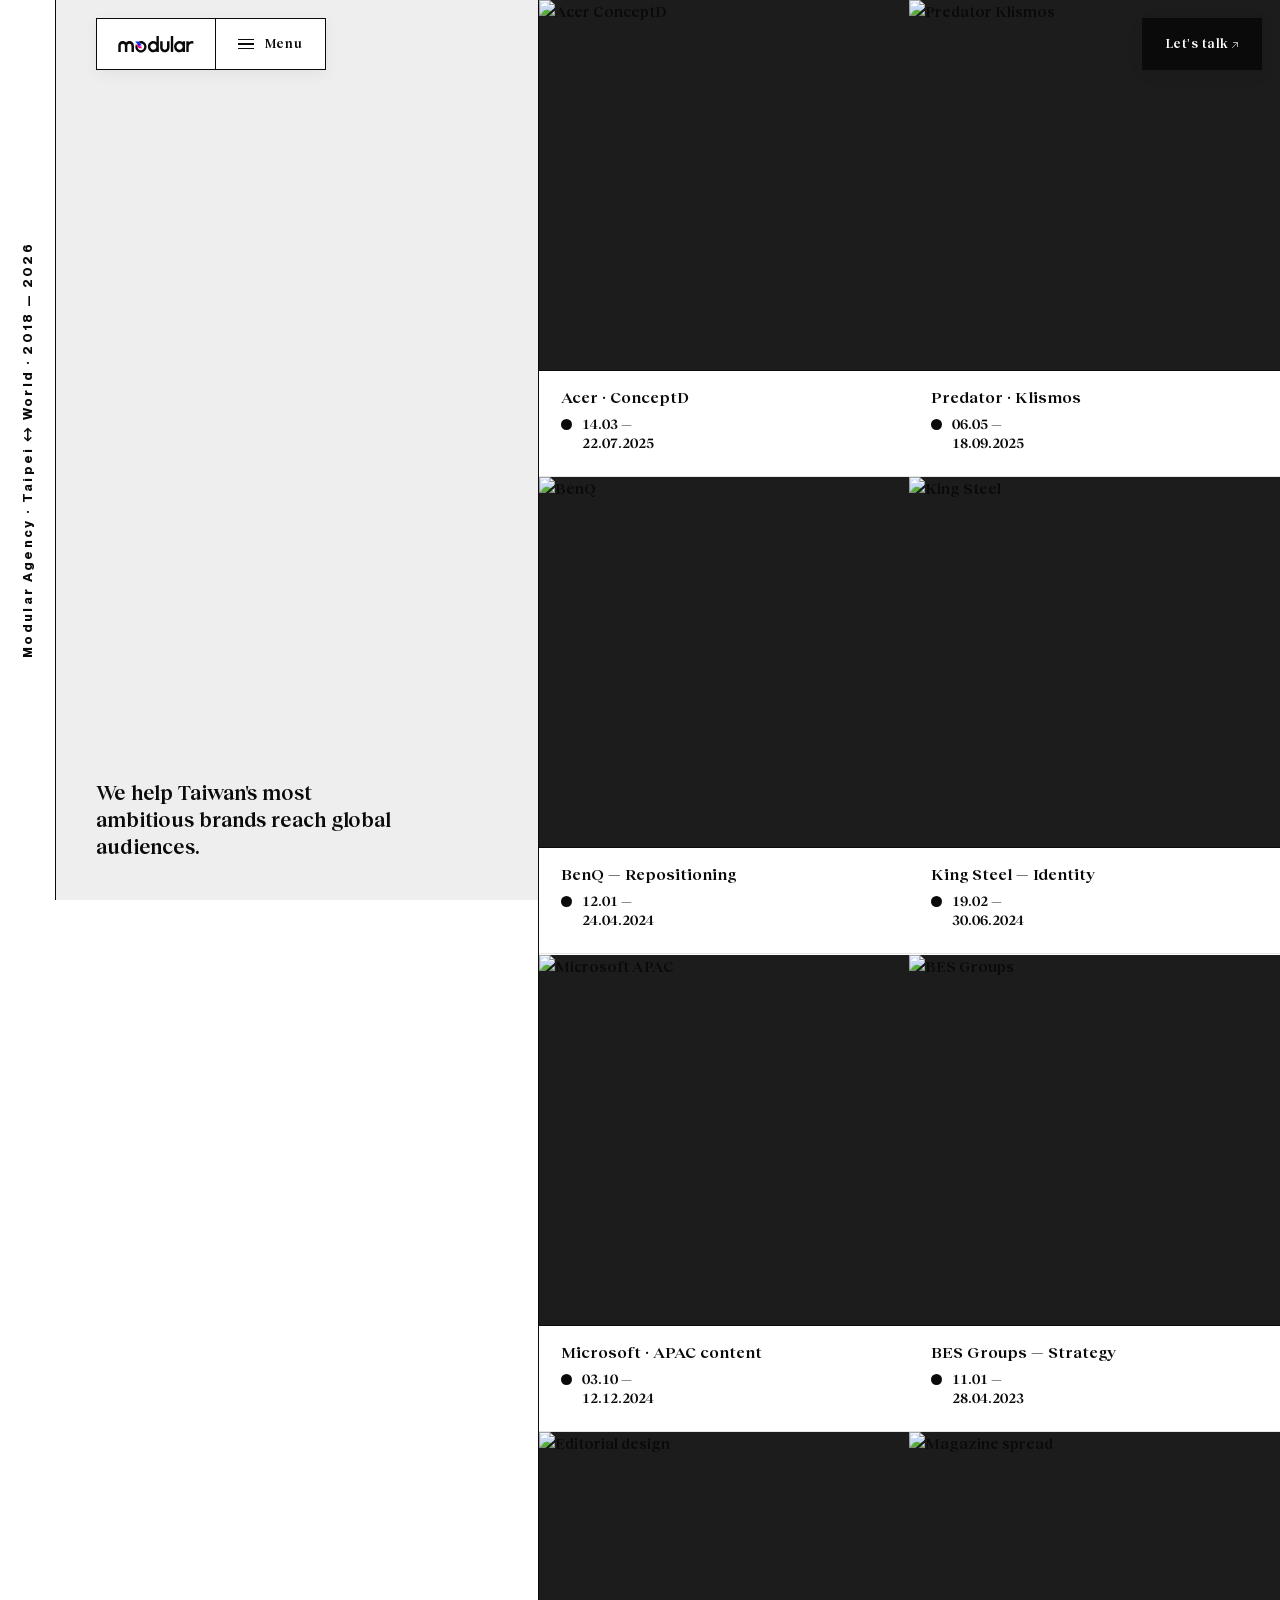
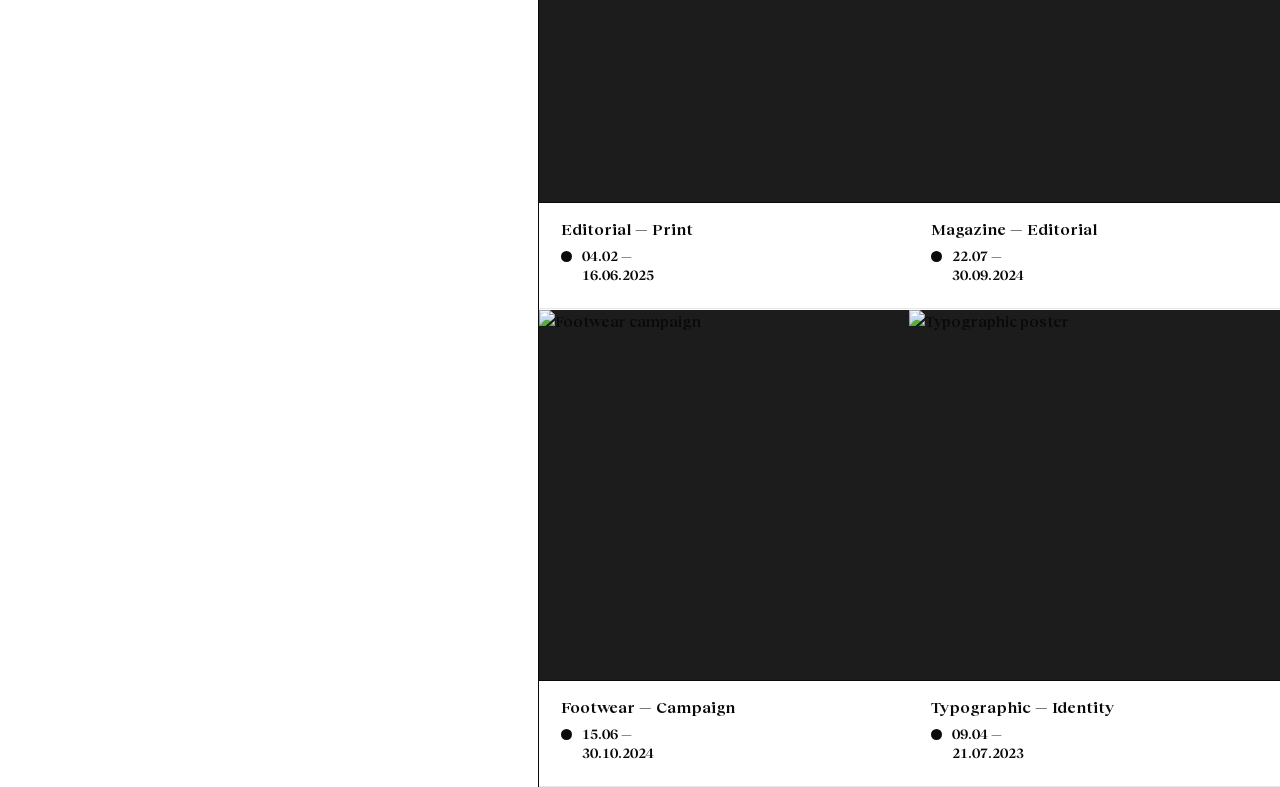
==== commit 33b7822f: "Replace /v2home with v3 split-layout homepage Swap v2 grid+rail content for v3's fixed coloured left" ====
--- a/v2home/index.html
+++ b/v2home/index.html
@@ -6,493 +6,192 @@
   <title>Modular — At the intersection of Taiwan and the world</title>
   <meta name="description" content="Modular is a Taipei-based agency that helps Taiwan's most ambitious brands speak to the world." />
   <link rel="stylesheet" href="../styles.css" />
-  <link rel="stylesheet" href="v2.css" />
+  <link rel="stylesheet" href="v3.css" />
 </head>
-<body class="v2">
+<body class="v3">
 
-  <!-- ============ HEADER ============ -->
-  <header class="site-header">
-    <a class="brand" href="../index.html" aria-label="Modular">
-      <svg class="brand__svg" viewBox="0 0 793 214" xmlns="http://www.w3.org/2000/svg" fill="currentColor">
-        <rect x="542.9" y="29" width="23.2592" height="155.402"/>
-        <path fill-rule="evenodd" clip-rule="evenodd" d="M658.397 176.546C649.729 183.047 639.058 186.882 627.518 186.882C598.505 186.882 574.984 162.642 574.984 132.739C574.984 102.837 598.505 78.5967 627.518 78.5967C639.058 78.5967 649.729 82.4316 658.397 88.9323V80.2499H681.656V185.229H658.397V176.546ZM657.595 132.326C657.595 149.217 644.309 162.91 627.919 162.91C611.53 162.91 598.244 149.217 598.244 132.326C598.244 115.435 611.53 101.742 627.919 101.742C644.309 101.742 657.595 115.435 657.595 132.326Z"/>
-        <path fill-rule="evenodd" clip-rule="evenodd" d="M403.344 29H426.603V185.228H403.344V176.546C394.676 183.047 384.005 186.882 372.465 186.882C343.452 186.882 319.932 162.641 319.932 132.739C319.932 102.837 343.452 78.5963 372.465 78.5963C384.005 78.5963 394.676 82.4312 403.344 88.932V29ZM372.866 162.91C389.256 162.91 402.542 149.217 402.542 132.326C402.542 115.434 389.256 101.741 372.866 101.741C356.477 101.741 343.191 115.434 343.191 132.326C343.191 149.217 356.477 162.91 372.866 162.91Z"/>
-        <path d="M463.497 80.248H439.436V140.177C439.436 165.97 459.724 186.88 484.751 186.88C509.778 186.88 530.066 165.97 530.066 140.177V80.248H506.005V140.177C506.005 152.275 496.489 162.082 484.751 162.082C473.013 162.082 463.497 152.275 463.497 140.177V80.248Z"/>
-        <path d="M749.574 78.6607C753.752 78.8703 757.875 79.5927 761.857 80.8011V106.077C757.403 103.324 752.19 101.742 746.618 101.742C731.37 101.742 718.807 113.595 717.132 128.849L716.943 185.229H693.684V80.2499H716.943V88.3481C719.238 86.6967 721.664 85.2315 724.202 83.9701C732.097 80.0468 740.819 78.2215 749.574 78.6607Z"/>
-        <path d="M120.225 124.06V185.229H96.1634V124.06C96.1634 112.647 87.1862 103.395 76.1123 103.395C65.0384 103.395 56.0613 112.647 56.0613 124.06V185.229H32V124.06C32 98.9513 51.7498 78.5967 76.1123 78.5967C88.7528 78.5967 100.151 84.0762 108.194 92.8561C116.237 84.0762 127.635 78.5967 140.276 78.5967C164.638 78.5967 184.388 98.9513 184.388 124.06V185.229H160.327V124.06C160.327 112.647 151.35 103.395 140.276 103.395C129.202 103.395 120.225 112.647 120.225 124.06Z"/>
-        <path d="M252.206 168.279C270.198 168.279 284.784 153.246 284.784 134.703C284.784 116.159 270.198 101.126 252.206 101.126C249.827 101.126 247.507 101.389 245.273 101.888L229.831 83.6992C236.654 80.515 244.229 78.7422 252.206 78.7422C282.193 78.7422 306.503 103.797 306.503 134.703C306.503 165.609 282.193 190.663 252.206 190.663C222.218 190.663 197.908 165.609 197.908 134.703C197.908 126.381 199.671 118.484 202.832 111.386H202.893L219.793 131.292C219.683 132.414 219.627 133.551 219.627 134.703C219.627 153.246 234.213 168.279 252.206 168.279Z"/>
-        <path d="M234.566 111.386H202.893L234.566 148.693H266.24L234.566 111.386Z" fill="#FD007A"/>
-        <path d="M229.582 83.4053H197.908L229.582 120.712H261.255L229.582 83.4053Z" fill="#0029F5"/>
-      </svg>
-    </a>
-    <nav>
-      <a href="../portfolio.html">Work</a>
-      <a href="../about.html">About</a>
-      <a href="mailto:contact@modularagency.io" class="nav-cta">
-        <span>Start a project</span>
-        <span class="arrow">↗</span>
+  <!-- ============ TOP NAV ============ -->
+  <header class="v3-nav">
+    <div class="v3-nav__group">
+      <a class="v3-nav__brand" href="../index.html" aria-label="Modular — Home">
+        <svg viewBox="0 0 793 214" xmlns="http://www.w3.org/2000/svg" fill="currentColor" aria-hidden="true">
+          <rect x="542.9" y="29" width="23.2592" height="155.402"/>
+          <path fill-rule="evenodd" clip-rule="evenodd" d="M658.397 176.546C649.729 183.047 639.058 186.882 627.518 186.882C598.505 186.882 574.984 162.642 574.984 132.739C574.984 102.837 598.505 78.5967 627.518 78.5967C639.058 78.5967 649.729 82.4316 658.397 88.9323V80.2499H681.656V185.229H658.397V176.546ZM657.595 132.326C657.595 149.217 644.309 162.91 627.919 162.91C611.53 162.91 598.244 149.217 598.244 132.326C598.244 115.435 611.53 101.742 627.919 101.742C644.309 101.742 657.595 115.435 657.595 132.326Z"/>
+          <path fill-rule="evenodd" clip-rule="evenodd" d="M403.344 29H426.603V185.228H403.344V176.546C394.676 183.047 384.005 186.882 372.465 186.882C343.452 186.882 319.932 162.641 319.932 132.739C319.932 102.837 343.452 78.5963 372.465 78.5963C384.005 78.5963 394.676 82.4312 403.344 88.932V29ZM372.866 162.91C389.256 162.91 402.542 149.217 402.542 132.326C402.542 115.434 389.256 101.741 372.866 101.741C356.477 101.741 343.191 115.434 343.191 132.326C343.191 149.217 356.477 162.91 372.866 162.91Z"/>
+          <path d="M463.497 80.248H439.436V140.177C439.436 165.97 459.724 186.88 484.751 186.88C509.778 186.88 530.066 165.97 530.066 140.177V80.248H506.005V140.177C506.005 152.275 496.489 162.082 484.751 162.082C473.013 162.082 463.497 152.275 463.497 140.177V80.248Z"/>
+          <path d="M749.574 78.6607C753.752 78.8703 757.875 79.5927 761.857 80.8011V106.077C757.403 103.324 752.190 101.742 746.618 101.742C731.370 101.742 718.807 113.595 717.132 128.849L716.943 185.229H693.684V80.2499H716.943V88.3481C719.238 86.6967 721.664 85.2315 724.202 83.9701C732.097 80.0468 740.819 78.2215 749.574 78.6607Z"/>
+          <path d="M120.225 124.06V185.229H96.1634V124.06C96.1634 112.647 87.1862 103.395 76.1123 103.395C65.0384 103.395 56.0613 112.647 56.0613 124.06V185.229H32V124.06C32 98.9513 51.7498 78.5967 76.1123 78.5967C88.7528 78.5967 100.151 84.0762 108.194 92.8561C116.237 84.0762 127.635 78.5967 140.276 78.5967C164.638 78.5967 184.388 98.9513 184.388 124.06V185.229H160.327V124.06C160.327 112.647 151.350 103.395 140.276 103.395C129.202 103.395 120.225 112.647 120.225 124.06Z"/>
+          <path d="M252.206 168.279C270.198 168.279 284.784 153.246 284.784 134.703C284.784 116.159 270.198 101.126 252.206 101.126C249.827 101.126 247.507 101.389 245.273 101.888L229.831 83.6992C236.654 80.515 244.229 78.7422 252.206 78.7422C282.193 78.7422 306.503 103.797 306.503 134.703C306.503 165.609 282.193 190.663 252.206 190.663C222.218 190.663 197.908 165.609 197.908 134.703C197.908 126.381 199.671 118.484 202.832 111.386H202.893L219.793 131.292C219.683 132.414 219.627 133.551 219.627 134.703C219.627 153.246 234.213 168.279 252.206 168.279Z"/>
+          <path d="M234.566 111.386H202.893L234.566 148.693H266.240L234.566 111.386Z" fill="#FD007A"/>
+          <path d="M229.582 83.4053H197.908L229.582 120.712H261.255L229.582 83.4053Z" fill="#0029F5"/>
+        </svg>
       </a>
-    </nav>
+      <button class="v3-nav__menu-btn" type="button" data-v3-menu-open aria-expanded="false" aria-controls="v3-drawer">
+        <span class="bars" aria-hidden="true"><span></span><span></span><span></span></span>
+        <span>Menu</span>
+      </button>
+    </div>
+
+    <a class="v3-nav__cta" href="mailto:contact@modularagency.io">Let's talk ↗</a>
   </header>
 
-  <!-- ============ HERO (mill3 inspired) ============ -->
-  <section class="v2-hero" id="top">
-    <div class="v2-crosshair" aria-hidden="true"></div>
+  <!-- ============ DROPDOWN MENU ============ -->
+  <div class="v3-drawer-scrim" data-v3-menu-close aria-hidden="true"></div>
+  <aside class="v3-drawer" id="v3-drawer" aria-label="Site menu" aria-hidden="true">
+    <div class="v3-drawer__inner">
+      <nav class="v3-drawer__nav" aria-label="Primary">
+        <a href="../index.html">Work</a>
+        <a href="../about.html">About</a>
+        <a href="../portfolio.html">Cases</a>
+        <a href="#contact">Contact</a>
+      </nav>
 
-    <!-- Top meta strip -->
-    <div class="v2-hero__top">
-      <span class="v2-hero__index">Modular Agency · Index 2026 / 01</span>
-      <span class="v2-hero__time" data-v2-clock>—</span>
-      <span class="v2-hero__loc">Taipei · 25.0330° N · 121.5654° E</span>
-    </div>
+      <div class="v3-drawer__cta-row">
+        <span class="v3-drawer__rating">
+          <span class="v3-drawer__rating-stars" aria-hidden="true">★ ★ ★ ★ ★</span>
+          <span class="v3-drawer__rating-meta">Trusted · Apple · Microsoft · Acer</span>
+        </span>
+        <a class="v3-btn" href="mailto:contact@modularagency.io">Let's talk</a>
+      </div>
 
-    <!-- Modular project grid — each square is a project. Mouse "draws" by lighting cells. -->
-    <div class="v2-hero__grid" data-v2-grid>
-      <a href="../case-study.html" class="v2-cell" data-v2-reveal style="--cell-img: url('https://cdn.prod.website-files.com/63bfc0fd79c8e246c4906104/64c204d370867f68c6946e49_Screen%20Shot%202023-07-27%20at%201.46.07%20PM.png')">
-        <span class="v2-cell__num">01</span>
-        <span class="v2-cell__media" aria-hidden="true"></span>
-        <span class="v2-cell__name">Acer ConceptD</span>
-      </a>
-      <a href="../case-study.html" class="v2-cell" style="--cell-img: url('https://cdn.prod.website-files.com/63bfc0fd79c8e246c4906104/63bfc487ccb1e10b61343ffb_6156d11b4273543a6f4497ac_Frame%2021.png')">
-        <span class="v2-cell__num">02</span>
-        <span class="v2-cell__media" aria-hidden="true"></span>
-        <span class="v2-cell__name">Predator Klismos</span>
-      </a>
-      <a href="../case-study.html" class="v2-cell" style="--cell-img: url('https://cdn.prod.website-files.com/63bfc0fd79c8e246c4906104/63edc8d995958dba99e304f1_Untitled%20design%20(47).png')">
-        <span class="v2-cell__num">03</span>
-        <span class="v2-cell__media" aria-hidden="true"></span>
-        <span class="v2-cell__name">BenQ</span>
-      </a>
-      <a href="../case-study.html" class="v2-cell" style="--cell-img: url('https://cdn.prod.website-files.com/63bfc0fd79c8e246c4906104/63edb47d3465decb04bc5cf6_Untitled%20design%20(44).png')">
-        <span class="v2-cell__num">04</span>
-        <span class="v2-cell__media" aria-hidden="true"></span>
-        <span class="v2-cell__name">King Steel</span>
-      </a>
-      <a href="../case-study.html" class="v2-cell" style="--cell-img: url('https://cdn.prod.website-files.com/63bfc0fd79c8e246c4906104/63eb1e38f03250bcc5a5a536_acastro_180226_0001.jpg')">
-        <span class="v2-cell__num">05</span>
-        <span class="v2-cell__media" aria-hidden="true"></span>
-        <span class="v2-cell__name">Microsoft</span>
-      </a>
-      <a href="../case-study.html" class="v2-cell" style="--cell-img: url('https://cdn.prod.website-files.com/63bfc0fd79c8e246c4906104/63eb53feb96042cfa495db95_Untitled%20design%20(42).png')">
-        <span class="v2-cell__num">06</span>
-        <span class="v2-cell__media" aria-hidden="true"></span>
-        <span class="v2-cell__name">BES Groups</span>
-      </a>
-      <a href="../case-study.html" class="v2-cell" style="--cell-img: url('https://cdn.prod.website-files.com/63bfc0fd79c8e246c4906104/64c204d370867f68c6946e49_Screen%20Shot%202023-07-27%20at%201.46.07%20PM.png')">
-        <span class="v2-cell__num">07</span>
-        <span class="v2-cell__media" aria-hidden="true"></span>
-        <span class="v2-cell__name">Acer · Suite</span>
-      </a>
-      <a href="../case-study.html" class="v2-cell" style="--cell-img: url('https://cdn.prod.website-files.com/63bfc0fd79c8e246c4906104/63bfc487ccb1e10b61343ffb_6156d11b4273543a6f4497ac_Frame%2021.png')">
-        <span class="v2-cell__num">08</span>
-        <span class="v2-cell__media" aria-hidden="true"></span>
-        <span class="v2-cell__name">Predator · Vol II</span>
-      </a>
-      <a href="../case-study.html" class="v2-cell" style="--cell-img: url('https://cdn.prod.website-files.com/63bfc0fd79c8e246c4906104/63edc8d995958dba99e304f1_Untitled%20design%20(47).png')">
-        <span class="v2-cell__num">09</span>
-        <span class="v2-cell__media" aria-hidden="true"></span>
-        <span class="v2-cell__name">BenQ · PD</span>
-      </a>
-      <a href="../case-study.html" class="v2-cell" style="--cell-img: url('https://cdn.prod.website-files.com/63bfc0fd79c8e246c4906104/63edb47d3465decb04bc5cf6_Untitled%20design%20(44).png')">
-        <span class="v2-cell__num">10</span>
-        <span class="v2-cell__media" aria-hidden="true"></span>
-        <span class="v2-cell__name">King Steel · Global</span>
-      </a>
-      <a href="../case-study.html" class="v2-cell" style="--cell-img: url('https://cdn.prod.website-files.com/63bfc0fd79c8e246c4906104/63eb1e38f03250bcc5a5a536_acastro_180226_0001.jpg')">
-        <span class="v2-cell__num">11</span>
-        <span class="v2-cell__media" aria-hidden="true"></span>
-        <span class="v2-cell__name">Microsoft · APAC</span>
-      </a>
-      <a href="../case-study.html" class="v2-cell" style="--cell-img: url('https://cdn.prod.website-files.com/63bfc0fd79c8e246c4906104/63eb53feb96042cfa495db95_Untitled%20design%20(42).png')">
-        <span class="v2-cell__num">12</span>
-        <span class="v2-cell__media" aria-hidden="true"></span>
-        <span class="v2-cell__name">BES Groups · 02</span>
+      <a class="v3-drawer__reel" href="#showreel" aria-label="Watch the showreel">
+        <video autoplay muted loop playsinline preload="metadata">
+          <source src="https://cdn.prod.website-files.com/61068df1ca32f73d6fc30dae/660ba6749f800c742689d369_202426%20Modular%20Showreel%20V197%20S2-transcode.webm" type="video/webm" />
+          <source src="https://cdn.prod.website-files.com/61068df1ca32f73d6fc30dae/660ba6749f800c742689d369_202426%20Modular%20Showreel%20V197%20S2-transcode.mp4" type="video/mp4" />
+        </video>
+        <span class="v3-drawer__reel-cap">
+          <span class="v3-drawer__reel-play" aria-hidden="true">▶</span>
+          <span>Showreel · 2024 — 2026</span>
+        </span>
       </a>
     </div>
+  </aside>
 
-    <!-- Giant Modular wordmark below tiles, mill3 style -->
-    <a class="v2-hero__mark" href="#work" aria-label="Modular">
-      <svg viewBox="0 0 793 214" xmlns="http://www.w3.org/2000/svg" fill="currentColor" preserveAspectRatio="xMidYMid meet">
-        <rect x="542.9" y="29" width="23.2592" height="155.402"/>
-        <path fill-rule="evenodd" clip-rule="evenodd" d="M658.397 176.546C649.729 183.047 639.058 186.882 627.518 186.882C598.505 186.882 574.984 162.642 574.984 132.739C574.984 102.837 598.505 78.5967 627.518 78.5967C639.058 78.5967 649.729 82.4316 658.397 88.9323V80.2499H681.656V185.229H658.397V176.546ZM657.595 132.326C657.595 149.217 644.309 162.91 627.919 162.91C611.53 162.91 598.244 149.217 598.244 132.326C598.244 115.435 611.53 101.742 627.919 101.742C644.309 101.742 657.595 115.435 657.595 132.326Z"/>
-        <path fill-rule="evenodd" clip-rule="evenodd" d="M403.344 29H426.603V185.228H403.344V176.546C394.676 183.047 384.005 186.882 372.465 186.882C343.452 186.882 319.932 162.641 319.932 132.739C319.932 102.837 343.452 78.5963 372.465 78.5963C384.005 78.5963 394.676 82.4312 403.344 88.932V29ZM372.866 162.91C389.256 162.91 402.542 149.217 402.542 132.326C402.542 115.434 389.256 101.741 372.866 101.741C356.477 101.741 343.191 115.434 343.191 132.326C343.191 149.217 356.477 162.91 372.866 162.91Z"/>
-        <path d="M463.497 80.248H439.436V140.177C439.436 165.97 459.724 186.88 484.751 186.88C509.778 186.88 530.066 165.97 530.066 140.177V80.248H506.005V140.177C506.005 152.275 496.489 162.082 484.751 162.082C473.013 162.082 463.497 152.275 463.497 140.177V80.248Z"/>
-        <path d="M749.574 78.6607C753.752 78.8703 757.875 79.5927 761.857 80.8011V106.077C757.403 103.324 752.19 101.742 746.618 101.742C731.37 101.742 718.807 113.595 717.132 128.849L716.943 185.229H693.684V80.2499H716.943V88.3481C719.238 86.6967 721.664 85.2315 724.202 83.9701C732.097 80.0468 740.819 78.2215 749.574 78.6607Z"/>
-        <path d="M120.225 124.06V185.229H96.1634V124.06C96.1634 112.647 87.1862 103.395 76.1123 103.395C65.0384 103.395 56.0613 112.647 56.0613 124.06V185.229H32V124.06C32 98.9513 51.7498 78.5967 76.1123 78.5967C88.7528 78.5967 100.151 84.0762 108.194 92.8561C116.237 84.0762 127.635 78.5967 140.276 78.5967C164.638 78.5967 184.388 98.9513 184.388 124.06V185.229H160.327V124.06C160.327 112.647 151.35 103.395 140.276 103.395C129.202 103.395 120.225 112.647 120.225 124.06Z"/>
-        <path d="M252.206 168.279C270.198 168.279 284.784 153.246 284.784 134.703C284.784 116.159 270.198 101.126 252.206 101.126C249.827 101.126 247.507 101.389 245.273 101.888L229.831 83.6992C236.654 80.515 244.229 78.7422 252.206 78.7422C282.193 78.7422 306.503 103.797 306.503 134.703C306.503 165.609 282.193 190.663 252.206 190.663C222.218 190.663 197.908 165.609 197.908 134.703C197.908 126.381 199.671 118.484 202.832 111.386H202.893L219.793 131.292C219.683 132.414 219.627 133.551 219.627 134.703C219.627 153.246 234.213 168.279 252.206 168.279Z"/>
-        <path d="M234.566 111.386H202.893L234.566 148.693H266.24L234.566 111.386Z" fill="#FD007A"/>
-        <path d="M229.582 83.4053H197.908L229.582 120.712H261.255L229.582 83.4053Z" fill="#0029F5"/>
-      </svg>
-    </a>
+  <!-- ============ SPLIT LAYOUT — fixed coloured left + scrolling right ============ -->
+  <div class="v3-split">
+    <aside class="v3-split__left">
+      <!-- White rail with rotated repeating label -->
+      <div class="v3-split__rail">
+        <span class="v3-split__rail-text">Modular Agency &middot; Taipei &harr; World &middot; 2018 &mdash; 2026</span>
+      </div>
 
-    <!-- Foot: pitch text + scroll cue + spec -->
-    <div class="v2-hero__foot">
-      <p class="v2-hero__pitch" data-v2-reveal>
-        We help Taiwan's most ambitious brands reach global audiences <em>&amp;</em> define their next chapter.
-      </p>
-      <span class="v2-hero__caption">© 2026 — Independent Agency</span>
-      <a class="v2-scroll-cue" href="#work" aria-label="Scroll to work">
-        <span>Scroll</span>
-        <span class="v2-arrow"></span>
-      </a>
-      <span class="v2-spec">Brand · Story · Content · Motion</span>
-    </div>
-  </section>
+      <div class="v3-split__panel">
+        <p class="v3-split__pitch">We help Taiwan's most ambitious brands reach global audiences.</p>
+      </div>
+    </aside>
 
-  <!-- ============ SECTION LABEL: WORK ============ -->
-  <div class="v2-section-label" id="work">
-    <span class="v2-section-label__num">01 / Work</span>
-    <span class="v2-rule"></span>
-    <span>Selected case studies — 2024 / 26</span>
-  </div>
+    <main class="v3-split__right">
+      <div class="v3-cards-grid">
+        <!-- LEFT column -->
+        <div class="v3-cards-col v3-cards-col--left" data-v3-parallax="0.04">
+          <div class="v3-cards-item" data-service="Brand">
+            <a class="v3-cards-grid__photo" href="../case-study.html">
+              <img src="https://cdn.prod.website-files.com/63bfc0fd79c8e246c4906104/64c204d370867f68c6946e49_Screen%20Shot%202023-07-27%20at%201.46.07%20PM.png" alt="Acer ConceptD" loading="lazy" />
+            </a>
+            <div class="v3-cards-grid__cap">
+              <span class="v3-cards-grid__title">Acer &middot; ConceptD</span>
+              <span class="v3-cards-grid__date">14.03 &mdash;<br>22.07.2025</span>
+            </div>
+          </div>
 
-  <!-- ============ SCROLL-DRIVEN MOTION SECTION (mill3) ============ -->
-  <section class="v2-motion">
-    <div class="v2-motion__intro">
-      <span class="v2-motion__eyebrow" data-v2-reveal>The work that travels</span>
-      <h2 class="v2-motion__title" data-v2-reveal>
-        Brands made in Taipei, <em>built for the world.</em>
-      </h2>
-    </div>
+          <div class="v3-cards-item" data-service="Brand">
+            <a class="v3-cards-grid__photo" href="../case-study.html">
+              <img src="https://cdn.prod.website-files.com/63bfc0fd79c8e246c4906104/63edc8d995958dba99e304f1_Untitled%20design%20(47).png" alt="BenQ" loading="lazy" />
+            </a>
+            <div class="v3-cards-grid__cap">
+              <span class="v3-cards-grid__title">BenQ &mdash; Repositioning</span>
+              <span class="v3-cards-grid__date">12.01 &mdash;<br>24.04.2024</span>
+            </div>
+          </div>
 
-    <div class="v2-rail-stack">
-      <!-- Rail moves left as you scroll down -->
-      <div class="v2-rail">
-        <div class="v2-rail__track" data-v2-rail="1" data-v2-rail-range="35">
-          <div class="v2-rail__item">
-            <img src="https://cdn.prod.website-files.com/63bfc0fd79c8e246c4906104/64c204d370867f68c6946e49_Screen%20Shot%202023-07-27%20at%201.46.07%20PM.png" alt="Acer ConceptD" loading="lazy" />
-            <span class="v2-rail__cap"><span>Acer ConceptD</span><span>Gaming · '25</span></span>
+          <div class="v3-cards-item" data-service="Content">
+            <a class="v3-cards-grid__photo" href="../case-study.html">
+              <img src="https://cdn.prod.website-files.com/63bfc0fd79c8e246c4906104/63eb1e38f03250bcc5a5a536_acastro_180226_0001.jpg" alt="Microsoft APAC" loading="lazy" />
+            </a>
+            <div class="v3-cards-grid__cap">
+              <span class="v3-cards-grid__title">Microsoft &middot; APAC content</span>
+              <span class="v3-cards-grid__date">03.10 &mdash;<br>12.12.2024</span>
+            </div>
           </div>
-          <div class="v2-rail__item">
-            <img src="https://cdn.prod.website-files.com/63bfc0fd79c8e246c4906104/63bfc487ccb1e10b61343ffb_6156d11b4273543a6f4497ac_Frame%2021.png" alt="Predator Klismos" loading="lazy" />
-            <span class="v2-rail__cap"><span>Predator Klismos</span><span>Gaming · '25</span></span>
+
+          <div class="v3-cards-item" data-service="Print">
+            <a class="v3-cards-grid__photo" href="../case-study.html">
+              <img src="https://images.unsplash.com/photo-1572635196237-14b3f281503f?auto=format&fit=crop&w=1400&q=80" alt="Editorial design" loading="lazy" />
+            </a>
+            <div class="v3-cards-grid__cap">
+              <span class="v3-cards-grid__title">Editorial &mdash; Print</span>
+              <span class="v3-cards-grid__date">04.02 &mdash;<br>16.06.2025</span>
+            </div>
           </div>
-          <div class="v2-rail__item">
-            <img src="https://cdn.prod.website-files.com/63bfc0fd79c8e246c4906104/63edc8d995958dba99e304f1_Untitled%20design%20(47).png" alt="BenQ" loading="lazy" />
-            <span class="v2-rail__cap"><span>BenQ</span><span>Gaming · '24</span></span>
+
+          <div class="v3-cards-item" data-service="Campaign">
+            <a class="v3-cards-grid__photo" href="../case-study.html">
+              <img src="https://images.unsplash.com/photo-1542291026-7eec264c27ff?auto=format&fit=crop&w=1400&q=80" alt="Footwear campaign" loading="lazy" />
+            </a>
+            <div class="v3-cards-grid__cap">
+              <span class="v3-cards-grid__title">Footwear &mdash; Campaign</span>
+              <span class="v3-cards-grid__date">15.06 &mdash;<br>30.10.2024</span>
+            </div>
           </div>
-          <div class="v2-rail__item">
-            <img src="https://cdn.prod.website-files.com/63bfc0fd79c8e246c4906104/63edb47d3465decb04bc5cf6_Untitled%20design%20(44).png" alt="King Steel" loading="lazy" />
-            <span class="v2-rail__cap"><span>King Steel</span><span>Manufacturing · '24</span></span>
+        </div>
+
+        <!-- RIGHT column — slower parallax -->
+        <div class="v3-cards-col v3-cards-col--right" data-v3-parallax="-0.04">
+          <div class="v3-cards-item" data-service="Campaign">
+            <a class="v3-cards-grid__photo" href="../case-study.html">
+              <img src="https://cdn.prod.website-files.com/63bfc0fd79c8e246c4906104/63bfc487ccb1e10b61343ffb_6156d11b4273543a6f4497ac_Frame%2021.png" alt="Predator Klismos" loading="lazy" />
+            </a>
+            <div class="v3-cards-grid__cap">
+              <span class="v3-cards-grid__title">Predator &middot; Klismos</span>
+              <span class="v3-cards-grid__date">06.05 &mdash;<br>18.09.2025</span>
+            </div>
+          </div>
+
+          <div class="v3-cards-item" data-service="Identity">
+            <a class="v3-cards-grid__photo" href="../case-study.html">
+              <img src="https://cdn.prod.website-files.com/63bfc0fd79c8e246c4906104/63edb47d3465decb04bc5cf6_Untitled%20design%20(44).png" alt="King Steel" loading="lazy" />
+            </a>
+            <div class="v3-cards-grid__cap">
+              <span class="v3-cards-grid__title">King Steel &mdash; Identity</span>
+              <span class="v3-cards-grid__date">19.02 &mdash;<br>30.06.2024</span>
+            </div>
+          </div>
+
+          <div class="v3-cards-item" data-service="Strategy">
+            <a class="v3-cards-grid__photo" href="../case-study.html">
+              <img src="https://cdn.prod.website-files.com/63bfc0fd79c8e246c4906104/63eb53feb96042cfa495db95_Untitled%20design%20(42).png" alt="BES Groups" loading="lazy" />
+            </a>
+            <div class="v3-cards-grid__cap">
+              <span class="v3-cards-grid__title">BES Groups &mdash; Strategy</span>
+              <span class="v3-cards-grid__date">11.01 &mdash;<br>28.04.2023</span>
+            </div>
+          </div>
+
+          <div class="v3-cards-item" data-service="Identity">
+            <a class="v3-cards-grid__photo" href="../case-study.html">
+              <img src="https://images.unsplash.com/photo-1605379399642-870262d3d051?auto=format&fit=crop&w=1400&q=80" alt="Magazine spread" loading="lazy" />
+            </a>
+            <div class="v3-cards-grid__cap">
+              <span class="v3-cards-grid__title">Magazine &mdash; Editorial</span>
+              <span class="v3-cards-grid__date">22.07 &mdash;<br>30.09.2024</span>
+            </div>
+          </div>
+
+          <div class="v3-cards-item" data-service="Identity">
+            <a class="v3-cards-grid__photo" href="../case-study.html">
+              <img src="https://images.unsplash.com/photo-1611532736597-de2d4265fba3?auto=format&fit=crop&w=1400&q=80" alt="Typographic poster" loading="lazy" />
+            </a>
+            <div class="v3-cards-grid__cap">
+              <span class="v3-cards-grid__title">Typographic &mdash; Identity</span>
+              <span class="v3-cards-grid__date">09.04 &mdash;<br>21.07.2023</span>
+            </div>
           </div>
         </div>
       </div>
-
-      <!-- Rail moves right (opposite direction) -->
-      <div class="v2-rail">
-        <div class="v2-rail__track" data-v2-rail="-1" data-v2-rail-range="35" style="padding-left: 8vw;">
-          <div class="v2-rail__item">
-            <img src="https://cdn.prod.website-files.com/63bfc0fd79c8e246c4906104/63eb1e38f03250bcc5a5a536_acastro_180226_0001.jpg" alt="Microsoft" loading="lazy" />
-            <span class="v2-rail__cap"><span>Microsoft</span><span>Manufacturing · '24</span></span>
-          </div>
-          <div class="v2-rail__item">
-            <img src="https://cdn.prod.website-files.com/63bfc0fd79c8e246c4906104/63eb53feb96042cfa495db95_Untitled%20design%20(42).png" alt="BES Groups" loading="lazy" />
-            <span class="v2-rail__cap"><span>BES Groups</span><span>Manufacturing · '23</span></span>
-          </div>
-          <div class="v2-rail__item">
-            <img src="https://cdn.prod.website-files.com/63bfc0fd79c8e246c4906104/64c204d370867f68c6946e49_Screen%20Shot%202023-07-27%20at%201.46.07%20PM.png" alt="Acer ConceptD" loading="lazy" />
-            <span class="v2-rail__cap"><span>Acer · Suite</span><span>Gaming · '25</span></span>
-          </div>
-          <div class="v2-rail__item">
-            <img src="https://cdn.prod.website-files.com/63bfc0fd79c8e246c4906104/63bfc487ccb1e10b61343ffb_6156d11b4273543a6f4497ac_Frame%2021.png" alt="Predator" loading="lazy" />
-            <span class="v2-rail__cap"><span>Predator</span><span>Gaming · '25</span></span>
-          </div>
-        </div>
-      </div>
-    </div>
-  </section>
-
-  <!-- ============ SHOWREEL (after motion) ============ -->
-  <div class="v2-section-label">
-    <span class="v2-section-label__num">02 / Showreel</span>
-    <span class="v2-rule"></span>
-    <span>Selected work · 2024 — 2026</span>
+    </main>
   </div>
 
-  <section class="v2-showreel" id="showreel">
-    <div class="v2-showreel__head">
-      <div>
-        <h2 class="v2-showreel__title" data-v2-reveal>The agency reel.</h2>
-        <span>A 90-second cut of work that travelled.</span>
-      </div>
-      <span>02:24 · 4K · 2026</span>
-    </div>
-    <div class="v2-showreel__frame">
-      <video autoplay muted loop playsinline preload="auto">
-        <source src="https://cdn.prod.website-files.com/61068df1ca32f73d6fc30dae/660ba6749f800c742689d369_202426%20Modular%20Showreel%20V197%20S2-transcode.webm" type="video/webm" />
-        <source src="https://cdn.prod.website-files.com/61068df1ca32f73d6fc30dae/660ba6749f800c742689d369_202426%20Modular%20Showreel%20V197%20S2-transcode.mp4" type="video/mp4" />
-      </video>
-      <div class="v2-showreel__caption">
-        <span>Selected work</span>
-        <span>2024 — 2026</span>
-      </div>
-    </div>
-  </section>
-
-  <!-- ============ MARQUEE PARTNERS ============ -->
-  <div class="v2-marquee">
-    <div class="v2-marquee__head">
-      <span>We work with</span>
-      <span>16 partners · 6 industries</span>
-    </div>
-    <div class="v2-marquee__track">
-      <span class="v2-marquee__logo" style="--logo: url('https://cdn.prod.website-files.com/61068df1ca32f73d6fc30dae/63c0eff1364d231d09e91e6c_image%206.png')"></span>
-      <span class="v2-marquee__logo" style="--logo: url('https://cdn.prod.website-files.com/61068df1ca32f73d6fc30dae/63db63973f1f2222f395d2fa_meta.png')"></span>
-      <span class="v2-marquee__logo" style="--logo: url('https://cdn.prod.website-files.com/61068df1ca32f73d6fc30dae/63c0eff26f20f409ae22fec4_image%205.png')"></span>
-      <span class="v2-marquee__logo" style="--logo: url('https://cdn.prod.website-files.com/61068df1ca32f73d6fc30dae/63db63968ec01fc46c0c57d4_lenovo.png')"></span>
-      <span class="v2-marquee__logo" style="--logo: url('https://cdn.prod.website-files.com/61068df1ca32f73d6fc30dae/63c0eff353502212b0016998_image%209.png')"></span>
-      <span class="v2-marquee__logo" style="--logo: url('https://cdn.prod.website-files.com/61068df1ca32f73d6fc30dae/63c0eff513352a6279b56e36_image%2016.png')"></span>
-      <span class="v2-marquee__logo" style="--logo: url('https://cdn.prod.website-files.com/61068df1ca32f73d6fc30dae/63c0eff5a8036c3cb5afce05_image%2014.png')"></span>
-      <span class="v2-marquee__logo" style="--logo: url('https://cdn.prod.website-files.com/61068df1ca32f73d6fc30dae/63db639503182953ea7957db_cisco.png')"></span>
-      <!-- duplicate for seamless marquee -->
-      <span class="v2-marquee__logo" style="--logo: url('https://cdn.prod.website-files.com/61068df1ca32f73d6fc30dae/63c0eff367846c7e0d7ad767_image%207.png')"></span>
-      <span class="v2-marquee__logo" style="--logo: url('https://cdn.prod.website-files.com/61068df1ca32f73d6fc30dae/63c0eff3bb52da0ac126d9cb_image%2010.png')"></span>
-      <span class="v2-marquee__logo" style="--logo: url('https://cdn.prod.website-files.com/61068df1ca32f73d6fc30dae/63db63946ca3bebc42b2b70a_kingsteel.png')"></span>
-      <span class="v2-marquee__logo" style="--logo: url('https://cdn.prod.website-files.com/61068df1ca32f73d6fc30dae/63c0eff6a12dc3015cf81625_image%2015.png')"></span>
-      <span class="v2-marquee__logo" style="--logo: url('https://cdn.prod.website-files.com/61068df1ca32f73d6fc30dae/63db639462e0100f480dc5f4_winmate.png')"></span>
-      <span class="v2-marquee__logo" style="--logo: url('https://cdn.prod.website-files.com/61068df1ca32f73d6fc30dae/63db6395ee84cd40402765d9_advantech.png')"></span>
-      <span class="v2-marquee__logo" style="--logo: url('https://cdn.prod.website-files.com/61068df1ca32f73d6fc30dae/63c0eff4d283103b525c7aa2_image%2011.png')"></span>
-      <!-- repeat first 8 -->
-      <span class="v2-marquee__logo" style="--logo: url('https://cdn.prod.website-files.com/61068df1ca32f73d6fc30dae/63c0eff1364d231d09e91e6c_image%206.png')"></span>
-      <span class="v2-marquee__logo" style="--logo: url('https://cdn.prod.website-files.com/61068df1ca32f73d6fc30dae/63db63973f1f2222f395d2fa_meta.png')"></span>
-      <span class="v2-marquee__logo" style="--logo: url('https://cdn.prod.website-files.com/61068df1ca32f73d6fc30dae/63c0eff26f20f409ae22fec4_image%205.png')"></span>
-      <span class="v2-marquee__logo" style="--logo: url('https://cdn.prod.website-files.com/61068df1ca32f73d6fc30dae/63db63968ec01fc46c0c57d4_lenovo.png')"></span>
-      <span class="v2-marquee__logo" style="--logo: url('https://cdn.prod.website-files.com/61068df1ca32f73d6fc30dae/63c0eff353502212b0016998_image%209.png')"></span>
-      <span class="v2-marquee__logo" style="--logo: url('https://cdn.prod.website-files.com/61068df1ca32f73d6fc30dae/63c0eff513352a6279b56e36_image%2016.png')"></span>
-      <span class="v2-marquee__logo" style="--logo: url('https://cdn.prod.website-files.com/61068df1ca32f73d6fc30dae/63c0eff5a8036c3cb5afce05_image%2014.png')"></span>
-      <span class="v2-marquee__logo" style="--logo: url('https://cdn.prod.website-files.com/61068df1ca32f73d6fc30dae/63db639503182953ea7957db_cisco.png')"></span>
-    </div>
-  </div>
-
-  <!-- ============ APPART-STYLE PROJECT LIST ============ -->
-  <div class="v2-section-label">
-    <span class="v2-section-label__num">03 / Index</span>
-    <span class="v2-rule"></span>
-    <span>All recent engagements</span>
-  </div>
-
-  <section class="v2-list" data-v2-list>
-    <a href="../case-study.html" class="v2-list__row" data-v2-list-row data-preview="https://cdn.prod.website-files.com/63bfc0fd79c8e246c4906104/64c204d370867f68c6946e49_Screen%20Shot%202023-07-27%20at%201.46.07%20PM.png">
-      <span class="v2-list__name">Acer ConceptD</span>
-      <span class="v2-list__desc">brand system + global launch for the creator-first PC line</span>
-      <span class="v2-list__year">'25 · Gaming</span>
-      <span class="v2-list__dot"></span>
-    </a>
-    <a href="../case-study.html" class="v2-list__row" data-v2-list-row data-preview="https://cdn.prod.website-files.com/63bfc0fd79c8e246c4906104/63bfc487ccb1e10b61343ffb_6156d11b4273543a6f4497ac_Frame%2021.png">
-      <span class="v2-list__name">Predator Klismos</span>
-      <span class="v2-list__desc">launch campaign for Acer's flagship gaming chair</span>
-      <span class="v2-list__year">'25 · Gaming</span>
-      <span class="v2-list__dot"></span>
-    </a>
-    <a href="../case-study.html" class="v2-list__row" data-v2-list-row data-preview="https://cdn.prod.website-files.com/63bfc0fd79c8e246c4906104/63edc8d995958dba99e304f1_Untitled%20design%20(47).png">
-      <span class="v2-list__name">BenQ</span>
-      <span class="v2-list__desc">repositioning the monitor leader for Western creative pros</span>
-      <span class="v2-list__year">'24 · Gaming</span>
-      <span class="v2-list__dot"></span>
-    </a>
-    <a href="../case-study.html" class="v2-list__row" data-v2-list-row data-preview="https://cdn.prod.website-files.com/63bfc0fd79c8e246c4906104/63edb47d3465decb04bc5cf6_Untitled%20design%20(44).png">
-      <span class="v2-list__name">King Steel</span>
-      <span class="v2-list__desc">brand identity for Taiwan's leading machinery exporter</span>
-      <span class="v2-list__year">'24 · Manufacturing</span>
-      <span class="v2-list__dot"></span>
-    </a>
-    <a href="../case-study.html" class="v2-list__row" data-v2-list-row data-preview="https://cdn.prod.website-files.com/63bfc0fd79c8e246c4906104/63eb1e38f03250bcc5a5a536_acastro_180226_0001.jpg">
-      <span class="v2-list__name">Microsoft</span>
-      <span class="v2-list__desc">localised content systems for the Asia-Pacific surface team</span>
-      <span class="v2-list__year">'24 · Manufacturing</span>
-      <span class="v2-list__dot"></span>
-    </a>
-    <a href="../case-study.html" class="v2-list__row" data-v2-list-row data-preview="https://cdn.prod.website-files.com/63bfc0fd79c8e246c4906104/63eb53feb96042cfa495db95_Untitled%20design%20(42).png">
-      <span class="v2-list__name">BES Groups</span>
-      <span class="v2-list__desc">repositioning a regional manufacturer for global tenders</span>
-      <span class="v2-list__year">'23 · Manufacturing</span>
-      <span class="v2-list__dot"></span>
-    </a>
-
-    <div class="v2-list__preview" data-v2-list-preview>
-      <img src="" alt="" />
-    </div>
-  </section>
-
-  <!-- ============ INTERSECTION (Venn diagram, kept) ============ -->
-  <section class="intersection" id="intersection">
-    <div class="intersection__head">
-      <p class="eyebrow"><span class="dot"></span>Two worlds, one agency</p>
-      <h2 style="margin-top: 14px;">Where Taiwan meets the world.</h2>
-    </div>
-
-    <div class="venn" data-venn>
-      <div class="venn__core">
-        <svg class="venn__diagram" viewBox="0 0 600 360" xmlns="http://www.w3.org/2000/svg" aria-hidden="true">
-          <circle class="venn__ring venn__ring--left" cx="180" cy="180" r="178" fill="none" stroke="currentColor" stroke-width="1.5"/>
-          <circle class="venn__ring venn__ring--right" cx="420" cy="180" r="178" fill="none" stroke="currentColor" stroke-width="1.5"/>
-          <path class="venn__lens" d="M 300,46 A 178,178 0 0,1 300,314 A 178,178 0 0,1 300,46 Z" fill="rgba(0,41,245,0.16)"/>
-        </svg>
-
-        <span class="venn__label venn__label--left">
-          <span class="venn__market">Taiwan</span>
-          <span class="venn__sub">market</span>
-        </span>
-        <span class="venn__label venn__label--right">
-          <span class="venn__market">Western</span>
-          <span class="venn__sub">market</span>
-        </span>
-
-        <button class="venn__icon" id="venn-trigger" aria-label="Reveal Modular's role in the intersection">
-          <img src="../assets/mark-main.svg" alt="" />
-          <span class="spark spark--1" style="--x:-58px; --y:-44px;"></span>
-          <span class="spark spark--2" style="--x:62px;  --y:-48px;"></span>
-          <span class="spark spark--3" style="--x:-72px; --y:18px;"></span>
-          <span class="spark spark--4" style="--x:68px;  --y:24px;"></span>
-          <span class="spark spark--5" style="--x:-32px; --y:62px;"></span>
-          <span class="spark spark--6" style="--x:38px;  --y:66px;"></span>
-          <span class="spark spark--7" style="--x:0;     --y:-72px;"></span>
-          <span class="spark spark--8" style="--x:0;     --y:80px;"></span>
-        </button>
-      </div>
-
-      <div class="venn__story" id="venn-story" aria-live="polite">
-        <p class="venn__story-lead">We are the intersection &mdash; the connection between Taiwanese companies and the Western, English-speaking market.</p>
-        <p class="venn__story-tag">We are your <em>English&#8209;speaking</em> agency with a Western mindset, based in Taipei.</p>
-      </div>
-    </div>
-
-    <p class="intersection__hint">Tap the mark to reveal &middot; <a href="../about.html">read the full story</a></p>
-  </section>
-
-  <!-- ============ TEAM ============ -->
-  <section class="team" id="team">
-    <div class="container">
-      <div class="team__head">
-        <div>
-          <p class="eyebrow"><span class="dot"></span>The agency</p>
-          <h2 style="margin-top: 16px;">The team that makes everything happen.</h2>
-        </div>
-      </div>
-
-      <div class="team__photo">
-        <img src="https://images.unsplash.com/photo-1556761175-5973dc0f32e7?auto=format&fit=crop&w=1800&q=80" alt="The Modular Agency team" crossorigin="anonymous" data-team-photo />
-
-        <a class="tag" href="../team-member.html" style="left: 12%; top: 80%;">
-          <span class="tag__tip">
-            <span class="tag__name">Vicky Lin</span>
-            <span class="tag__role">Producer / PM</span>
-            <span class="tag__handle">@vicky_lin</span>
-          </span>
-        </a>
-        <a class="tag" href="../team-member.html" style="left: 32%; top: 52%;">
-          <span class="tag__tip">
-            <span class="tag__name">Kai Tsao</span>
-            <span class="tag__role">Creative Director</span>
-            <span class="tag__handle">@kai_tsao</span>
-          </span>
-        </a>
-        <a class="tag" href="../team-member.html" style="left: 65%; top: 80%;">
-          <span class="tag__tip">
-            <span class="tag__name">Michael Wald</span>
-            <span class="tag__role">Founder · Strategy</span>
-            <span class="tag__handle">@michaelwald</span>
-          </span>
-        </a>
-        <a class="tag" href="../team-member.html" style="left: 78%; top: 78%;">
-          <span class="tag__tip">
-            <span class="tag__name">Anya Park</span>
-            <span class="tag__role">Brand Writer</span>
-            <span class="tag__handle">@anya_park</span>
-          </span>
-        </a>
-        <a class="tag" href="../team-member.html" style="left: 93%; top: 76%;">
-          <span class="tag__tip">
-            <span class="tag__name">Bouch</span>
-            <span class="tag__role">Motion</span>
-            <span class="tag__handle">@bouch.studio</span>
-          </span>
-        </a>
-      </div>
-
-      <div class="team__list">
-        <a href="../team-member.html">Vicky &mdash; Producer / PM</a>
-        <a href="../team-member.html">Kai &mdash; Creative Director</a>
-        <a href="../team-member.html">Michael &mdash; Founder · Strategy</a>
-        <a href="../team-member.html">Anya &mdash; Brand Writer</a>
-        <a href="../team-member.html">Bouch &mdash; Motion</a>
-      </div>
-    </div>
-  </section>
-
-  <!-- ============ CONTACT ============ -->
-  <section class="contact-block" id="contact">
-    <div class="container contact-block__inner">
-      <p class="eyebrow"><span class="dot"></span>Contact us</p>
-
-      <h2 class="display contact-block__title">
-        <span class="line">Let's make your</span>
-        <span class="line">brand global?</span>
-      </h2>
-
-      <a href="mailto:vicky.lin@modularagency.io" class="contact-block__email">
-        <span class="contact-block__email-text">vicky.lin@modularagency.io</span>
-        <span class="contact-block__arrow">→</span>
-      </a>
-
-      <div class="contact-block__meta">
-        <span>Taipei, Taiwan</span>
-        <span>Mon — Fri · 9:30 AM — 6:00 PM &middot; Closed Sat &amp; Sun</span>
-      </div>
-    </div>
-  </section>
-
-  <!-- ============ FOOTER ============ -->
-  <footer class="footer">
-    <div class="footer__top">
-      <div class="footer__col footer__col--brand">
-        <a href="../index.html" class="footer__brand" aria-label="Modular">
-          <svg viewBox="0 0 793 214" xmlns="http://www.w3.org/2000/svg" fill="currentColor">
-            <rect x="542.9" y="29" width="23.2592" height="155.402"/>
-            <path d="M120.225 124.06V185.229H96.1634V124.06C96.1634 112.647 87.1862 103.395 76.1123 103.395C65.0384 103.395 56.0613 112.647 56.0613 124.06V185.229H32V124.06C32 98.9513 51.7498 78.5967 76.1123 78.5967C88.7528 78.5967 100.151 84.0762 108.194 92.8561C116.237 84.0762 127.635 78.5967 140.276 78.5967C164.638 78.5967 184.388 98.9513 184.388 124.06V185.229H160.327V124.06C160.327 112.647 151.35 103.395 140.276 103.395C129.202 103.395 120.225 112.647 120.225 124.06Z"/>
-            <path d="M252.206 168.279C270.198 168.279 284.784 153.246 284.784 134.703C284.784 116.159 270.198 101.126 252.206 101.126C249.827 101.126 247.507 101.389 245.273 101.888L229.831 83.6992C236.654 80.515 244.229 78.7422 252.206 78.7422C282.193 78.7422 306.503 103.797 306.503 134.703C306.503 165.609 282.193 190.663 252.206 190.663C222.218 190.663 197.908 165.609 197.908 134.703C197.908 126.381 199.671 118.484 202.832 111.386H202.893L219.793 131.292C219.683 132.414 219.627 133.551 219.627 134.703C219.627 153.246 234.213 168.279 252.206 168.279Z"/>
-            <path d="M234.566 111.386H202.893L234.566 148.693H266.24L234.566 111.386Z" fill="#FD007A"/>
-            <path d="M229.582 83.4053H197.908L229.582 120.712H261.255L229.582 83.4053Z" fill="#0029F5"/>
-          </svg>
-        </a>
-        <p class="footer__pitch">An independent agency at the intersection of Taiwan and the world.</p>
-      </div>
-
-      <div class="footer__col">
-        <h4>Agency</h4>
-        <ul>
-          <li><a href="../portfolio.html">Work</a></li>
-          <li><a href="../about.html">About us</a></li>
-        </ul>
-      </div>
-
-      <div class="footer__col">
-        <h4>Contact</h4>
-        <ul>
-          <li><a href="mailto:contact@modularagency.io">contact@modularagency.io</a></li>
-          <li>+886 916 884 223</li>
-          <li>No. 380 Linsen N Rd, 7-1<br>Zhongshan District, Taipei 10491</li>
-        </ul>
-      </div>
-
-      <div class="footer__col">
-        <h4>Elsewhere</h4>
-        <ul>
-          <li><a href="https://www.instagram.com/modularagency" target="_blank" rel="noopener">Instagram</a></li>
-          <li><a href="https://www.linkedin.com/company/modular-agency/" target="_blank" rel="noopener">LinkedIn</a></li>
-          <li><a href="https://www.youtube.com/@modularamarketingmindset" target="_blank" rel="noopener">YouTube</a></li>
-        </ul>
-      </div>
-    </div>
-
-    <div class="footer__bottom">
-      <span>© 2026 Modular Agency · All rights reserved</span>
-      <span>Privacy · Terms · Cookies</span>
-    </div>
-  </footer>
-
-  <script defer src="https://cdn.jsdelivr.net/npm/face-api.js@0.22.2/dist/face-api.min.js"></script>
-  <script src="../script.js"></script>
-  <script src="v2.js"></script>
+  <!-- ============ (legacy mosaic kept off-screen so unused styles don't break) ============ -->
+  <script src="v3.js"></script>
 </body>
 </html>
--- a/v2home/v3.css
+++ b/v2home/v3.css
@@ -0,0 +1,1642 @@
+/* ==========================================================================
+   Modular V3 — offgrid-inspired layout, light theme
+   - White canvas, black ink
+   - Top: thin nav bar (logo + menu)
+   - Body: fixed left column (logo wordmark + sticky tagline & CTAs)
+           + scrolling right grid of square project tiles
+   ========================================================================== */
+
+:root {
+  --v3-bg: #ffffff;
+  --v3-fg: #0a0a0a;
+  --v3-mute: rgba(10, 10, 10, 0.55);
+  --v3-faint: rgba(10, 10, 10, 0.18);
+  --v3-tile: #f3f2ee;
+  --v3-line: rgba(10, 10, 10, 0.10);
+  --v3-blue: #0029f5;
+  --v3-pink: #fd007a;
+  --nav-h: 60px;
+}
+
+body.v3 {
+  background: var(--v3-bg);
+  color: var(--v3-fg);
+  /* Use Reckless Neue everywhere as the primary face */
+  font-family: var(--font-serif);
+  font-weight: 500;
+  margin: 0;
+  overflow-x: hidden;
+}
+body.v3 ::selection { background: var(--v3-fg); color: var(--v3-bg); }
+
+/* =================================================================
+   Top nav — logo on the left, menu + "Let's talk" grouped on the right
+   to align with the right scrolling column.
+   ================================================================= */
+body.v3 .v3-nav {
+  position: fixed;
+  top: 18px; left: 0; right: 0;
+  z-index: 50;
+  display: flex;
+  justify-content: space-between;
+  align-items: center;
+  padding-left: 96px;            /* aligns the logo group with the panel text below */
+  padding-right: 18px;
+  pointer-events: none;
+  gap: 8px;
+}
+body.v3 .v3-nav__actions {
+  display: inline-flex;
+  align-items: stretch;
+  gap: 8px;
+  pointer-events: auto;
+}
+body.v3 .v3-nav > * { pointer-events: auto; }
+
+/* Square container around logo + menu button */
+body.v3 .v3-nav__group {
+  display: inline-flex;
+  align-items: stretch;
+  background: #fff;
+  border: 1px solid var(--v3-fg);
+  border-radius: 0;
+  overflow: hidden;
+  height: 52px;
+  position: relative;
+  box-shadow: 0 4px 14px rgba(0,0,0,0.05);
+}
+/* Each button gets its own hover gradient — fills from the bottom upward
+   inside the container, using the brand pink → lavender → blue blend. */
+body.v3 .v3-nav__brand,
+body.v3 .v3-nav__menu-btn,
+body.v3 .v3-nav__cta {
+  position: relative;
+  overflow: hidden;
+  isolation: isolate;
+}
+body.v3 .v3-nav__brand::before,
+body.v3 .v3-nav__menu-btn::before,
+body.v3 .v3-nav__cta::before {
+  content: "";
+  position: absolute;
+  left: 0; right: 0; bottom: 0;
+  height: 0;
+  /* White at the top, fading to a pink+blue band at the bottom */
+  background:
+    linear-gradient(180deg, #fff 0%, rgba(255,255,255,0.55) 45%, rgba(255,255,255,0) 100%),
+    linear-gradient(90deg, var(--v3-pink), var(--v3-blue));
+  transition: height 420ms var(--ease);
+  pointer-events: none;
+  z-index: -1;
+}
+body.v3 .v3-nav__brand:hover::before,
+body.v3 .v3-nav__menu-btn:hover::before,
+body.v3 .v3-nav__cta:hover::before { height: 100%; }
+body.v3 .v3-nav__brand {
+  display: inline-flex;
+  align-items: center;
+  padding: 0 18px;
+  color: var(--v3-fg);
+  text-decoration: none;
+  border-right: 1px solid var(--v3-fg);
+}
+body.v3 .v3-nav__brand svg { height: 22px; width: auto; display: block; }
+/* Square menu trigger sits inside the nav group, right of the logo */
+body.v3 .v3-nav__menu-btn {
+  display: inline-flex;
+  align-items: center;
+  gap: 10px;
+  padding: 0 22px;
+  height: 100%;
+  border: 0;
+  border-radius: 0;
+  background: transparent;
+  color: var(--v3-fg);
+  font-family: inherit;
+  font-size: 13px;
+  font-weight: 600;
+  letter-spacing: 0.06em;
+  text-transform: none;
+  cursor: pointer;
+  transition: background 220ms var(--ease), color 220ms var(--ease);
+}
+body.v3 .v3-nav__menu-btn:hover {
+  /* gradient fill is handled by ::before — keep text colour stable */
+  color: var(--v3-fg);
+}
+body.v3 .v3-nav__menu-btn .bars {
+  display: inline-flex;
+  flex-direction: column;
+  gap: 3px;
+}
+body.v3 .v3-nav__menu-btn .bars span {
+  display: block;
+  width: 16px; height: 1.5px;
+  background: currentColor;
+  transition: transform 240ms var(--ease), opacity 240ms var(--ease);
+}
+/* When menu open, morph the bars into an X */
+body.v3.is-menu-open .v3-nav__menu-btn .bars span:nth-child(1) {
+  transform: translateY(4.5px) rotate(45deg);
+}
+body.v3.is-menu-open .v3-nav__menu-btn .bars span:nth-child(2) { opacity: 0; }
+body.v3.is-menu-open .v3-nav__menu-btn .bars span:nth-child(3) {
+  transform: translateY(-4.5px) rotate(-45deg);
+}
+body.v3.is-menu-open .v3-nav__menu-btn .bars { width: 16px; height: 11px; position: relative; }
+body.v3.is-menu-open .v3-nav__menu-btn .bars span { position: absolute; left: 0; top: 50%; }
+
+/* =================================================================
+   DROPDOWN — anchored under the nav group (left side of nav).
+   Square panel, hairline border, expands open downward.
+   ================================================================= */
+body.v3 .v3-drawer-scrim {
+  position: fixed; inset: 0;
+  background: rgba(0, 0, 0, 0.18);
+  opacity: 0;
+  pointer-events: none;
+  transition: opacity 280ms var(--ease);
+  z-index: 40;
+}
+body.v3.is-menu-open .v3-drawer-scrim {
+  opacity: 1;
+  pointer-events: auto;
+}
+
+/* The dropdown is positioned absolutely below the nav group.
+   We anchor it via the nav left padding (18px) and the group height (52px),
+   so it lines up edge-to-edge with the trigger container above it. */
+body.v3 .v3-drawer {
+  position: fixed;
+  top: calc(18px + 52px);
+  left: 96px;                 /* aligns to the logo container above */
+  width: min(380px, calc(100vw - 114px));
+  max-height: calc(100vh - 90px);
+  overflow-y: auto;
+  background: #fff;
+  border: 1px solid var(--v3-fg);
+  border-top: 0;
+  z-index: 60;
+  display: grid;
+  grid-template-rows: 0fr;
+  transition: grid-template-rows 360ms var(--ease);
+  box-shadow: 0 12px 30px rgba(0, 0, 0, 0.08);
+  visibility: hidden;
+}
+body.v3.is-menu-open .v3-drawer { grid-template-rows: 1fr; visibility: visible; }
+
+body.v3 .v3-drawer__inner {
+  min-height: 0;
+  overflow: hidden;
+  display: flex;
+  flex-direction: column;
+}
+
+/* Drawer header is now the nav group itself — keep no-op fallback for old markup */
+body.v3 .v3-drawer__head { display: none; }
+body.v3 .v3-drawer__brand,
+body.v3 .v3-drawer__close { display: none; }
+
+body.v3 .v3-drawer__nav {
+  display: flex;
+  flex-direction: column;
+}
+body.v3 .v3-drawer__nav a {
+  display: flex;
+  align-items: center;
+  justify-content: space-between;
+  padding: 16px 22px;
+  font-size: clamp(17px, 1.8vw, 24px);
+  font-weight: 700;
+  letter-spacing: 0.005em;
+  text-transform: none;
+  color: var(--v3-fg);
+  text-decoration: none;
+  border-bottom: 1px solid var(--v3-line);
+  transition: padding 280ms var(--ease), background 280ms var(--ease), color 280ms var(--ease);
+  position: relative;
+}
+body.v3 .v3-drawer__nav a::after {
+  content: "→";
+  font-size: 18px;
+  font-weight: 500;
+  opacity: 0;
+  transform: translateX(-8px);
+  transition: opacity 280ms var(--ease), transform 280ms var(--ease);
+}
+body.v3 .v3-drawer__nav a:hover {
+  padding-left: 36px;
+  background: var(--v3-tile);
+}
+body.v3 .v3-drawer__nav a:hover::after {
+  opacity: 1;
+  transform: none;
+}
+
+body.v3 .v3-drawer__cta-row {
+  display: grid;
+  grid-template-columns: 1fr auto;
+  align-items: center;
+  gap: 12px;
+  padding: 22px 24px;
+  border-bottom: 1px solid var(--v3-line);
+  font-size: 13px;
+  color: var(--v3-mute);
+}
+body.v3 .v3-drawer__rating {
+  display: flex; flex-direction: column; gap: 4px;
+  font-size: 12px;
+  letter-spacing: 0.04em;
+  color: var(--v3-fg);
+}
+body.v3 .v3-drawer__rating-stars {
+  display: inline-flex; gap: 2px;
+  font-size: 14px;
+  color: var(--v3-fg);
+  letter-spacing: 0.05em;
+}
+body.v3 .v3-drawer__rating-meta {
+  font-size: 11px;
+  letter-spacing: 0.16em;
+  text-transform: none;
+  color: var(--v3-mute);
+}
+body.v3 .v3-drawer__cta-row .v3-btn {
+  padding: 12px 22px;
+  font-size: 13px;
+  letter-spacing: 0.04em;
+  text-transform: none;
+  font-weight: 600;
+}
+
+/* Showreel preview inside drawer */
+body.v3 .v3-drawer__reel {
+  margin: 16px 24px 24px;
+  border-radius: 6px;
+  overflow: hidden;
+  position: relative;
+  aspect-ratio: 4 / 3;
+  background: #0a0a0a;
+  cursor: pointer;
+}
+body.v3 .v3-drawer__reel video {
+  position: absolute; inset: 0;
+  width: 100%; height: 100%;
+  object-fit: cover;
+  display: block;
+}
+body.v3 .v3-drawer__reel-cap {
+  position: absolute;
+  bottom: 14px; left: 14px;
+  display: flex; align-items: center; gap: 10px;
+  color: #fff;
+  font-size: 13px;
+  font-weight: 600;
+  letter-spacing: 0.04em;
+  text-transform: none;
+  z-index: 2;
+  text-shadow: 0 1px 2px rgba(0,0,0,0.6);
+}
+body.v3 .v3-drawer__reel-play {
+  width: 32px; height: 32px;
+  border-radius: 50%;
+  background: rgba(255,255,255,0.95);
+  color: #0a0a0a;
+  display: inline-flex; align-items: center; justify-content: center;
+  font-size: 11px;
+}
+body.v3 .v3-drawer__reel::after {
+  content: "";
+  position: absolute; inset: 0;
+  background: linear-gradient(to top, rgba(0,0,0,0.45), rgba(0,0,0,0) 60%);
+  z-index: 1;
+}
+body.v3 .v3-nav__cta {
+  display: inline-flex;
+  align-items: center;
+  gap: 8px;
+  background: var(--v3-fg);
+  color: var(--v3-bg);
+  padding: 0 22px;
+  height: 52px;
+  border: 1px solid var(--v3-fg);
+  border-radius: 0;
+  font-size: 13px;
+  font-weight: 600;
+  letter-spacing: 0.04em;
+  text-transform: none;
+  text-decoration: none;
+  transition: background 220ms var(--ease), color 220ms var(--ease);
+  box-shadow: 0 4px 14px rgba(0,0,0,0.08);
+}
+body.v3 .v3-nav__cta:hover {
+  /* gradient fill is handled by ::before — keep colour stable */
+  color: #fff;
+}
+
+/* =================================================================
+   SPLIT LAYOUT — fixed coloured left panel with rotated edge label
+   + scrolling right column of project cards.
+   ================================================================= */
+body.v3 .v3-split {
+  display: grid;
+  grid-template-columns: minmax(380px, 42%) 1fr;
+  min-height: 100vh;
+}
+body.v3 .v3-split__left {
+  position: fixed;
+  top: 0; left: 0;
+  width: 42%;
+  min-width: 380px;
+  height: 100vh;
+  background: #eeeeee;
+  color: var(--v3-fg);
+  display: flex;
+  z-index: 5;
+  overflow: hidden;
+}
+
+/* Narrow white strip on the left edge with rotated repeating label */
+body.v3 .v3-split__rail {
+  width: 56px;
+  flex: 0 0 auto;
+  background: #fff;
+  border-right: 1px solid var(--v3-fg);
+  position: relative;
+  overflow: hidden;
+}
+body.v3 .v3-split__rail-text {
+  position: absolute;
+  top: 50%; left: 50%;
+  transform: translate(-50%, -50%) rotate(-90deg);
+  white-space: nowrap;
+  font-family: var(--font-sans);
+  font-size: 13px;
+  font-weight: 600;
+  letter-spacing: 0.18em;
+  color: var(--v3-fg);
+}
+
+/* The coloured main panel */
+body.v3 .v3-split__panel {
+  flex: 1;
+  display: flex;
+  flex-direction: column;
+  justify-content: flex-end;
+  padding: 110px 40px 40px;
+  position: relative;
+  color: var(--v3-fg);
+}
+body.v3 .v3-split__eyebrow { display: none; }
+body.v3 .v3-split__title { display: none; }
+body.v3 .v3-split__pitch {
+  margin: 0;
+  font-family: var(--font-serif);
+  font-weight: 600;
+  font-size: clamp(20px, 1.6vw, 24px);   /* ~30% larger than the 16px we had */
+  line-height: 1.32;
+  letter-spacing: -0.005em;
+  max-width: 22ch;
+  color: var(--v3-fg);
+}
+body.v3 .v3-split__pitch em { font-style: italic; color: var(--v3-pink); }
+
+/* Right column — scrolls vertically with cards */
+body.v3 .v3-split__right {
+  grid-column: 2 / 3;
+  background: #fff;
+}
+
+/* Filter bar — sits above the grid, full width of the right column.
+   Clicking a tag triggers physical reflow on the card columns below. */
+body.v3 .v3-cards-filter {
+  display: flex;
+  border-left: 1px solid var(--v3-fg);
+  border-bottom: 1px solid var(--v3-fg);
+  background: #fff;
+  position: sticky;
+  top: 0;
+  z-index: 4;
+}
+body.v3 .v3-cards-filter button {
+  flex: 1;
+  padding: 16px 14px 18px;
+  border: 0;
+  border-right: 1px solid var(--v3-fg);
+  background: transparent;
+  font-family: var(--font-serif);
+  font-weight: 600;
+  font-size: 14px;
+  letter-spacing: -0.005em;
+  color: var(--v3-fg);
+  cursor: pointer;
+  transition: background 260ms var(--ease), color 260ms var(--ease);
+  display: flex;
+  align-items: center;
+  justify-content: center;
+  gap: 8px;
+}
+body.v3 .v3-cards-filter button:last-child { border-right: 0; }
+body.v3 .v3-cards-filter button .count {
+  font-family: var(--font-sans);
+  font-size: 10px;
+  letter-spacing: 0.06em;
+  color: var(--v3-mute);
+  font-variant-numeric: tabular-nums;
+}
+body.v3 .v3-cards-filter button:hover {
+  background: #f5f5f5;
+}
+body.v3 .v3-cards-filter button.is-active {
+  background: var(--v3-fg);
+  color: #fff;
+}
+body.v3 .v3-cards-filter button.is-active .count { color: rgba(255,255,255,0.55); }
+
+/* Card grid: two independent columns with parallax. */
+body.v3 .v3-cards-grid {
+  display: grid;
+  grid-template-columns: 1fr 1fr;
+  gap: 0;
+  border-left: 1px solid var(--v3-fg);
+  align-items: start;
+  perspective: 1400px;            /* enables 3D card lift on hover */
+  perspective-origin: 50% 30%;
+}
+
+/* Wrapper for photo + caption pairs — single thing that collapses on filter */
+body.v3 .v3-cards-item {
+  display: flex;
+  flex-direction: column;
+  transition:
+    max-height 720ms var(--ease),
+    opacity 360ms var(--ease),
+    transform 720ms var(--ease),
+    filter 360ms var(--ease);
+  max-height: 200vh;
+  transform-origin: top center;
+  overflow: hidden;
+}
+body.v3 .v3-cards-item.is-out {
+  max-height: 0;
+  opacity: 0;
+  transform: scale(0.6);
+  pointer-events: none;
+  filter: grayscale(1);
+}
+
+/* Card lift on hover — the hovered card rises in 3D, neighbours recede. */
+body.v3 .v3-cards-item:not(.is-out) {
+  transform-style: preserve-3d;
+  will-change: transform, filter, opacity;
+}
+body.v3 .v3-cards-grid:hover .v3-cards-item:not(.is-out) {
+  transform: translateZ(-12px);
+  filter: brightness(0.92) saturate(0.85);
+  opacity: 0.78;
+  transition:
+    transform 480ms var(--ease),
+    filter 380ms var(--ease),
+    opacity 380ms var(--ease);
+}
+body.v3 .v3-cards-grid .v3-cards-item:not(.is-out):hover {
+  transform: translateZ(36px);
+  filter: none;
+  opacity: 1;
+  z-index: 5;
+  position: relative;
+}
+body.v3 .v3-cards-grid .v3-cards-item:not(.is-out):hover .v3-cards-grid__photo {
+  box-shadow:
+    0 30px 60px -12px rgba(0,0,0,0.35),
+    0 12px 24px -8px rgba(0,0,0,0.18);
+}
+body.v3 .v3-cards-grid .v3-cards-item:not(.is-out):hover .v3-cards-grid__cap {
+  background: #fff;
+}
+body.v3 .v3-cards-item.is-featured .v3-cards-grid__photo {
+  outline: 2px solid var(--v3-pink);
+  outline-offset: -2px;
+}
+body.v3 .v3-cards-col {
+  display: flex;
+  flex-direction: column;
+  will-change: transform;
+}
+/* Both columns start at the top — the parallax handler creates the offset
+   only during scroll, so there's no white gap at scroll = 0. */
+body.v3 .v3-cards-col--right { margin-top: 0; }
+body.v3 .v3-cards-grid__photo {
+  position: relative;
+  display: block;
+  aspect-ratio: 1 / 1;
+  background: #1c1c1c;
+  border-right: 1px solid var(--v3-fg);
+  border-bottom: 1px solid var(--v3-fg);
+  overflow: hidden;
+}
+body.v3 .v3-cards-col--right .v3-cards-grid__photo { border-right: 0; }
+body.v3 .v3-cards-grid__photo img {
+  position: absolute; inset: 0;
+  width: 100%; height: 100%;
+  object-fit: cover;
+  transition: transform 1000ms var(--ease);
+}
+body.v3 .v3-cards-grid__photo:hover img { transform: scale(1.04); }
+
+body.v3 .v3-cards-grid__cap {
+  display: flex;
+  flex-direction: column;
+  gap: 8px;
+  padding: 16px 22px 24px;
+  border-right: 1px solid var(--v3-line);
+  border-bottom: 1px solid var(--v3-line);
+  background: #fff;
+}
+body.v3 .v3-cards-col--right .v3-cards-grid__cap { border-right: 0; }
+body.v3 .v3-cards-grid__title {
+  font-family: var(--font-serif);
+  font-size: 16px;
+  font-weight: 600;
+  line-height: 1.25;
+  color: var(--v3-fg);
+  max-width: 28ch;
+}
+body.v3 .v3-cards-grid__date {
+  font-family: var(--font-serif);
+  font-size: 14px;
+  color: var(--v3-fg);
+  display: inline-flex;
+  align-items: flex-start;
+  gap: 10px;
+  font-variant-numeric: tabular-nums;
+  white-space: pre-line;
+  line-height: 1.35;
+}
+body.v3 .v3-cards-grid__date::before {
+  content: "";
+  width: 11px; height: 11px;
+  background: var(--v3-fg);
+  border-radius: 50%;
+  display: inline-block;
+  flex: 0 0 auto;
+  margin-top: 4px;
+}
+
+@media (max-width: 900px) {
+  body.v3 .v3-split { grid-template-columns: 1fr; }
+  body.v3 .v3-split__left { position: static; width: 100%; min-width: 0; height: auto; min-height: 70vh; }
+  body.v3 .v3-split__rail { width: 40px; }
+  body.v3 .v3-split__rail-text { font-size: 11px; }
+  body.v3 .v3-split__panel { padding: 90px 24px 28px; }
+  body.v3 .v3-cards-grid { grid-template-columns: 1fr; }
+  body.v3 .v3-cards-grid__photo { border-right: 0 !important; }
+  body.v3 .v3-cards-grid__cap { border-right: 0 !important; }
+}
+
+/* =================================================================
+   Stack hero — overlapping rectangular modules over a full-bleed bg,
+   with a giant wordmark cropped at the bottom edge.
+   ================================================================= */
+body.v3 .v3-stack {
+  position: relative;
+  height: calc(100vh - 8px);
+  min-height: 720px;
+  background: #1a1a1a;
+  overflow: hidden;
+}
+body.v3 .v3-stack__bg {
+  position: absolute; inset: 0;
+  z-index: 0;
+}
+body.v3 .v3-stack__bg img {
+  width: 100%; height: 100%;
+  object-fit: cover;
+  display: block;
+  filter: grayscale(0.4) brightness(0.92);
+}
+body.v3 .v3-stack__bg::after {
+  content: "";
+  position: absolute; inset: 0;
+  background: linear-gradient(135deg, rgba(0,0,0,0.18), rgba(0,0,0,0) 50%);
+}
+body.v3 .v3-stack__topline {
+  position: absolute;
+  top: 96px; right: 36px;
+  z-index: 4;
+  font-family: var(--font-sans);
+  font-size: 12px;
+  letter-spacing: 0.04em;
+  color: #fff;
+  text-align: right;
+  line-height: 1.4;
+}
+body.v3 .v3-stack__topline em { font-style: normal; color: #fff; }
+
+/* Reusable card module — hard edges, white, layered */
+body.v3 .v3-stack__card {
+  position: absolute;
+  background: #fff;
+  border-radius: 0;
+  box-shadow: 0 18px 40px rgba(0, 0, 0, 0.18);
+  z-index: 2;
+}
+
+/* Small "play reel" card — top-left */
+body.v3 .v3-stack__card--reel {
+  top: 18%;
+  left: 6%;
+  width: clamp(260px, 22vw, 340px);
+  aspect-ratio: 4 / 3;
+  padding: 18px 20px;
+  display: flex;
+  flex-direction: column;
+  justify-content: space-between;
+  text-decoration: none;
+  color: var(--v3-fg);
+  overflow: hidden;
+  z-index: 3;
+}
+body.v3 .v3-stack__card--reel .reel-num {
+  font-family: var(--font-sans);
+  font-size: 11px;
+  letter-spacing: 0.18em;
+  color: var(--v3-mute);
+}
+body.v3 .v3-stack__card--reel .reel-foot {
+  display: flex;
+  justify-content: space-between;
+  align-items: end;
+  font-family: var(--font-sans);
+  font-size: 13px;
+  font-weight: 600;
+  letter-spacing: 0.02em;
+}
+body.v3 .v3-stack__card--reel .reel-play {
+  width: 32px; height: 32px;
+  background: var(--v3-fg);
+  color: #fff;
+  display: inline-flex; align-items: center; justify-content: center;
+  font-size: 11px;
+  border-radius: 50%;
+  margin-left: 12px;
+}
+
+/* Main message card — center / right of center */
+body.v3 .v3-stack__card--lead {
+  top: 30%;
+  right: 18%;
+  width: clamp(380px, 36vw, 560px);
+  padding: 36px 36px 40px;
+  display: flex;
+  flex-direction: column;
+  gap: 24px;
+}
+body.v3 .v3-stack__card--lead .lead-num {
+  font-family: var(--font-sans);
+  font-size: 11px;
+  letter-spacing: 0.18em;
+  color: var(--v3-mute);
+}
+body.v3 .v3-stack__card--lead h1 {
+  margin: 0;
+  font-family: var(--font-serif);
+  font-weight: 600;
+  font-size: clamp(26px, 2.4vw, 36px);
+  line-height: 1.18;
+  letter-spacing: -0.01em;
+}
+body.v3 .v3-stack__card--lead h1 em { color: var(--v3-blue); font-style: italic; }
+body.v3 .v3-stack__card--lead p {
+  margin: 0;
+  font-family: var(--font-sans);
+  font-size: 14px;
+  line-height: 1.55;
+  color: var(--v3-mute);
+  max-width: 36ch;
+}
+body.v3 .v3-stack__card--lead .lead-actions {
+  display: flex; gap: 10px;
+  margin-top: 4px;
+}
+body.v3 .v3-stack__card--lead .lead-actions .v3-btn { padding: 12px 18px; font-size: 13px; }
+
+/* Side label like "Strategic design partner +" */
+body.v3 .v3-stack__sidemeta {
+  position: absolute;
+  bottom: 25%;
+  left: 6%;
+  z-index: 3;
+  font-family: var(--font-sans);
+  font-size: 12px;
+  letter-spacing: 0.04em;
+  line-height: 1.5;
+  color: #fff;
+  display: flex;
+  gap: 28px;
+}
+body.v3 .v3-stack__sidemeta strong { display: block; font-weight: 600; }
+body.v3 .v3-stack__sidemeta span { color: rgba(255,255,255,0.75); }
+
+/* Giant wordmark cropped at the bottom edge */
+body.v3 .v3-stack__wordmark {
+  position: absolute;
+  left: 0; right: 0;
+  bottom: -3.2vw;                /* crop a bit */
+  z-index: 4;
+  font-family: var(--font-sans);
+  font-weight: 800;
+  font-size: 22vw;
+  line-height: 0.78;
+  letter-spacing: -0.05em;
+  color: #0a0a0a;
+  text-align: center;
+  margin: 0;
+  pointer-events: none;
+  white-space: nowrap;
+  text-transform: lowercase;
+}
+
+/* Quiet meta strip (kept) */
+body.v3 .v3-meta-strip {
+  display: grid;
+  grid-template-columns: 1fr auto;
+  align-items: end;
+  gap: 28px;
+  padding: 30px 36px 56px;
+  border-top: 1px solid var(--v3-line);
+}
+body.v3 .v3-meta-strip__lead {
+  font-family: var(--font-serif);
+  font-weight: 600;
+  font-size: clamp(20px, 1.8vw, 28px);
+  line-height: 1.18;
+  letter-spacing: -0.01em;
+  margin: 0;
+  max-width: 28ch;
+}
+body.v3 .v3-meta-strip__lead em { color: var(--v3-blue); font-style: italic; }
+body.v3 .v3-meta-strip__sub {
+  font-size: 13px;
+  color: var(--v3-mute);
+  margin: 12px 0 0;
+  max-width: 56ch;
+}
+
+/* Mobile collapse for the stack hero */
+@media (max-width: 900px) {
+  body.v3 .v3-stack { height: auto; min-height: 0; padding: 90px 16px 80px; }
+  body.v3 .v3-stack__card--reel { position: static; width: 80%; margin-bottom: 16px; }
+  body.v3 .v3-stack__card--lead { position: static; width: 100%; margin-bottom: 16px; }
+  body.v3 .v3-stack__sidemeta { position: static; margin-top: 24px; flex-direction: column; gap: 6px; color: var(--v3-fg); }
+  body.v3 .v3-stack__wordmark { position: static; margin-top: 32px; font-size: 28vw; color: var(--v3-fg); }
+  body.v3 .v3-stack__topline { position: static; text-align: left; color: var(--v3-fg); margin-bottom: 8px; }
+  body.v3 .v3-stack__bg { display: none; }
+  body.v3 .v3-stack { background: #fff; }
+}
+
+/* =================================================================
+   Editorial mosaic hero — irregular grid of project images around a
+   centred nameplate. White canvas, generous whitespace.
+   ================================================================= */
+body.v3 .v3-mosaic {
+  position: relative;
+  min-height: 100vh;
+  padding: 96px 36px 56px;
+  background: #fff;
+  display: grid;
+  grid-template-columns: repeat(12, 1fr);
+  grid-template-rows: repeat(12, minmax(36px, 1fr));
+  gap: 28px 22px;
+}
+
+body.v3 .v3-mos__item {
+  position: relative;
+  margin: 0;
+  display: flex;
+  flex-direction: column;
+}
+body.v3 .v3-mos__media {
+  position: relative;
+  flex: 1 1 auto;
+  overflow: hidden;
+  background: #1c1c1c;
+}
+body.v3 .v3-mos__media img {
+  position: absolute; inset: 0;
+  width: 100%; height: 100%;
+  object-fit: cover;
+  transition: transform 1000ms var(--ease);
+}
+body.v3 .v3-mos__item:hover .v3-mos__media img { transform: scale(1.04); }
+
+/* Tiny editorial labels — number above the image, caption beneath it */
+body.v3 .v3-mos__num {
+  font-family: var(--font-sans);
+  font-size: 10px;
+  letter-spacing: 0.22em;
+  color: var(--v3-mute);
+  margin-bottom: 8px;
+  font-variant-numeric: tabular-nums;
+  display: flex;
+  justify-content: space-between;
+  gap: 8px;
+}
+body.v3 .v3-mos__num em {
+  font-style: normal;
+  color: var(--v3-fg);
+}
+body.v3 .v3-mos__cap {
+  font-family: var(--font-sans);
+  font-size: 10px;
+  letter-spacing: 0.18em;
+  color: var(--v3-fg);
+  margin-top: 10px;
+  display: flex;
+  justify-content: space-between;
+  gap: 8px;
+}
+body.v3 .v3-mos__cap span:last-child { color: var(--v3-mute); }
+
+/* Item placements — irregular, breathing room around the centre */
+body.v3 .v3-mos__item:nth-of-type(1)  { grid-column: 1 / 3;  grid-row: 1 / 5;  }
+body.v3 .v3-mos__item:nth-of-type(2)  { grid-column: 4 / 6;  grid-row: 1 / 4;  }
+body.v3 .v3-mos__item:nth-of-type(3)  { grid-column: 7 / 9;  grid-row: 1 / 5;  }
+body.v3 .v3-mos__item:nth-of-type(4)  { grid-column: 10 / 13; grid-row: 1 / 4; }
+body.v3 .v3-mos__item:nth-of-type(5)  { grid-column: 1 / 4;  grid-row: 6 / 9;  }
+body.v3 .v3-mos__item:nth-of-type(6)  { grid-column: 5 / 8;  grid-row: 9 / 13; }
+body.v3 .v3-mos__item:nth-of-type(7)  { grid-column: 9 / 11;  grid-row: 6 / 9;  }
+body.v3 .v3-mos__item:nth-of-type(8)  { grid-column: 11 / 13; grid-row: 5 / 9;  }
+body.v3 .v3-mos__item:nth-of-type(9)  { grid-column: 1 / 3;  grid-row: 9 / 13; }
+body.v3 .v3-mos__item:nth-of-type(10) { grid-column: 3 / 5;  grid-row: 9 / 12; }
+body.v3 .v3-mos__item:nth-of-type(11) { grid-column: 8 / 10; grid-row: 9 / 13; }
+body.v3 .v3-mos__item:nth-of-type(12) { grid-column: 11 / 13; grid-row: 10 / 13; }
+
+/* Centre nameplate — placed in the empty cells of the middle band */
+body.v3 .v3-mos__name {
+  grid-column: 4 / 10;
+  grid-row: 5 / 8;
+  display: flex;
+  flex-direction: column;
+  align-items: center;
+  justify-content: center;
+  text-align: center;
+  padding: 24px;
+}
+body.v3 .v3-mos__name h1 {
+  margin: 0 0 14px;
+  font-family: var(--font-serif);
+  font-weight: 600;
+  font-size: clamp(36px, 4.4vw, 72px);
+  letter-spacing: -0.02em;
+  line-height: 1;
+}
+body.v3 .v3-mos__name h1 em {
+  font-style: italic;
+  color: var(--v3-blue);
+}
+body.v3 .v3-mos__name p {
+  margin: 0;
+  font-family: var(--font-sans);
+  font-size: 13px;
+  letter-spacing: 0.04em;
+  line-height: 1.55;
+  color: var(--v3-mute);
+  max-width: 38ch;
+}
+body.v3 .v3-mos__name p strong { color: var(--v3-fg); font-weight: 600; }
+
+/* Floating labels in the negative space (optional editorial touch) */
+body.v3 .v3-mos__floater {
+  font-family: var(--font-sans);
+  font-size: 11px;
+  letter-spacing: 0.18em;
+  color: var(--v3-mute);
+  align-self: center;
+  justify-self: center;
+  text-align: center;
+  pointer-events: none;
+}
+
+/* Below the mosaic — a quiet strip with the meta block + CTAs */
+body.v3 .v3-meta-strip {
+  display: grid;
+  grid-template-columns: 1fr auto;
+  align-items: end;
+  gap: 28px;
+  padding: 30px 36px 56px;
+  border-top: 1px solid var(--v3-line);
+}
+body.v3 .v3-meta-strip__lead {
+  font-family: var(--font-serif);
+  font-weight: 600;
+  font-size: clamp(20px, 1.8vw, 28px);
+  line-height: 1.18;
+  letter-spacing: -0.01em;
+  margin: 0;
+  max-width: 28ch;
+}
+body.v3 .v3-meta-strip__lead em { color: var(--v3-blue); font-style: italic; }
+body.v3 .v3-meta-strip__sub {
+  font-size: 13px;
+  color: var(--v3-mute);
+  margin: 12px 0 0;
+  max-width: 56ch;
+}
+
+/* Legacy shell rules retained for inner pages still using them */
+body.v3 .v3-shell {
+  display: grid;
+  grid-template-columns: minmax(380px, 33%) 1fr;
+  min-height: 100vh;
+}
+
+/* ---------- LEFT (fixed, full height) ---------- */
+body.v3 .v3-left {
+  position: fixed;
+  top: 0; left: 0;
+  width: 33%;
+  min-width: 380px;
+  height: 100vh;
+  padding: 100px 32px 32px;          /* top space leaves room for the floating nav */
+  display: grid;
+  grid-template-rows: 1fr auto;
+  z-index: 5;
+  background: var(--v3-bg);
+}
+
+/* Display title — Reckless Neue serif, replaces the big wordmark */
+body.v3 .v3-display {
+  font-family: var(--font-serif);
+  font-weight: 600;
+  font-size: clamp(54px, 5vw, 84px);
+  line-height: 0.96;
+  letter-spacing: -0.02em;
+  margin: 0;
+  color: var(--v3-fg);
+  max-width: 12ch;
+}
+body.v3 .v3-display em {
+  font-style: italic;
+  color: var(--v3-blue);
+}
+body.v3 .v3-display .num {
+  font-family: var(--font-sans);
+  font-weight: 500;
+  font-size: 0.36em;
+  letter-spacing: 0.18em;
+  color: var(--v3-mute);
+  text-transform: none;
+  display: block;
+  margin-bottom: 18px;
+}
+
+body.v3 .v3-meta {
+  display: flex;
+  flex-direction: column;
+  gap: 16px;
+}
+body.v3 .v3-meta__lead {
+  font-family: var(--font-serif);
+  font-weight: 600;
+  font-size: clamp(20px, 1.6vw, 26px);
+  line-height: 1.18;
+  letter-spacing: -0.01em;
+  color: var(--v3-fg);
+  max-width: 22ch;
+  margin: 0;
+}
+body.v3 .v3-meta__lead em { color: var(--v3-blue); font-style: italic; }
+body.v3 .v3-meta__sub  {
+  color: var(--v3-mute);
+  max-width: 30ch;
+  font-size: 14px;
+  line-height: 1.45;
+  margin: 0;
+}
+
+body.v3 .v3-actions {
+  display: flex;
+  align-items: center;
+  gap: 14px;
+}
+body.v3 .v3-btn {
+  display: inline-flex;
+  align-items: center;
+  padding: 14px 22px;
+  border-radius: 0;                 /* square */
+  font-family: var(--font-serif);
+  font-size: 15px;
+  font-weight: 500;
+  text-decoration: none;
+  background: var(--v3-fg);
+  color: var(--v3-bg);
+  border: 1px solid var(--v3-fg);
+  transition: background 220ms var(--ease), color 220ms var(--ease);
+}
+body.v3 .v3-btn:hover { background: #fff; color: var(--v3-fg); }
+body.v3 .v3-btn--ghost {
+  background: transparent;
+  color: var(--v3-fg);
+  border: 1px solid var(--v3-fg);
+}
+body.v3 .v3-btn--ghost:hover { background: var(--v3-fg); color: #fff; }
+
+/* ---------- RIGHT (scrolling grid) ---------- */
+body.v3 .v3-right {
+  grid-column: 2 / 3;
+  padding: 0;
+}
+/* 3-col modular grid — featured cases span 2×2, regulars are 1×1, banners 2×1 */
+body.v3 .v3-grid {
+  display: grid;
+  grid-template-columns: repeat(3, 1fr);
+  grid-auto-rows: 1fr;
+  grid-auto-flow: dense;        /* lets 1×1 tiles backfill around 2×2 features */
+  gap: 0;
+  border-left: 1px solid var(--v3-line);
+}
+
+/* =================================================================
+   PERIODIC TABLE LAYOUT — each case study is an element.
+   - 6-col grid, every cell is a square
+   - Number (top-left), 4-char symbol (big, center), name + service/year (bottom)
+   - Background tinted by service group; full saturation on hover
+   ================================================================= */
+body.v3 .v3-periodic {
+  display: grid;
+  grid-template-columns: repeat(6, 1fr);
+  grid-auto-rows: 1fr;
+  gap: 0;
+  border-left: 1px solid var(--v3-line);
+}
+
+body.v3 .v3-el {
+  position: relative;
+  aspect-ratio: 1 / 1;
+  border-right: 1px solid var(--v3-line);
+  border-bottom: 1px solid var(--v3-line);
+  padding: 12px 14px;
+  display: grid;
+  grid-template-rows: auto 1fr auto;
+  text-decoration: none;
+  color: var(--v3-fg);
+  background: var(--el-tint, #fff);
+  transition: background 320ms var(--ease), color 320ms var(--ease);
+  overflow: hidden;
+}
+body.v3 .v3-el--blank {
+  pointer-events: none;
+  background: transparent;
+}
+
+body.v3 .v3-el:hover {
+  background: var(--el-color, var(--v3-fg));
+  color: #fff;
+}
+
+body.v3 .v3-el__num {
+  font-family: var(--font-sans);
+  font-size: 10px;
+  letter-spacing: 0.16em;
+  color: var(--v3-mute);
+  font-variant-numeric: tabular-nums;
+  align-self: start;
+  display: flex;
+  justify-content: space-between;
+  gap: 4px;
+}
+body.v3 .v3-el:hover .v3-el__num { color: rgba(255,255,255,0.75); }
+
+body.v3 .v3-el__group {
+  font-weight: 700;
+  letter-spacing: 0.06em;
+  color: var(--el-color, var(--v3-fg));
+  transition: color 320ms var(--ease);
+}
+body.v3 .v3-el:hover .v3-el__group { color: #fff; }
+
+body.v3 .v3-el__sym {
+  font-family: var(--font-serif);
+  font-weight: 600;
+  font-size: clamp(28px, 4.2vw, 56px);
+  line-height: 0.96;
+  letter-spacing: -0.02em;
+  text-align: center;
+  align-self: center;
+  margin: 0;
+}
+
+body.v3 .v3-el__foot {
+  align-self: end;
+  display: flex;
+  flex-direction: column;
+  gap: 2px;
+}
+body.v3 .v3-el__name {
+  font-family: var(--font-sans);
+  font-size: 11px;
+  font-weight: 600;
+  letter-spacing: 0.01em;
+  line-height: 1.2;
+  color: inherit;
+}
+body.v3 .v3-el__meta {
+  font-family: var(--font-sans);
+  font-size: 9px;
+  letter-spacing: 0.18em;
+  color: var(--v3-mute);
+}
+body.v3 .v3-el:hover .v3-el__meta { color: rgba(255,255,255,0.75); }
+
+/* Service group colours — left in pastels at rest, saturated on hover */
+body.v3 .v3-el--brand    { --el-tint: #fff0f7; --el-color: #fd007a; }
+body.v3 .v3-el--campaign { --el-tint: #f7ffe0; --el-color: #6b8400; }
+body.v3 .v3-el--content  { --el-tint: #ecf1ff; --el-color: #0029f5; }
+body.v3 .v3-el--identity { --el-tint: #f3ecff; --el-color: #6800ff; }
+body.v3 .v3-el--strategy { --el-tint: #e8f9ee; --el-color: #007a3a; }
+body.v3 .v3-el--editorial{ --el-tint: #fff5e8; --el-color: #c46100; }
+body.v3 .v3-el--print    { --el-tint: #fff7e6; --el-color: #b08200; }
+body.v3 .v3-el--film     { --el-tint: #efeeea; --el-color: #0a0a0a; }
+body.v3 .v3-el--launch   { --el-tint: #ffe8ec; --el-color: #d2003a; }
+
+/* Optional legend strip — sits above the table */
+body.v3 .v3-periodic-key {
+  display: flex;
+  flex-wrap: wrap;
+  gap: 14px 22px;
+  padding: 16px 24px;
+  border-bottom: 1px solid var(--v3-line);
+  border-left: 1px solid var(--v3-line);
+  font-size: 11px;
+  letter-spacing: 0.04em;
+  color: var(--v3-mute);
+  background: #fff;
+}
+body.v3 .v3-periodic-key__item {
+  display: inline-flex; align-items: center; gap: 8px;
+  font-family: var(--font-sans);
+}
+body.v3 .v3-periodic-key__swatch {
+  width: 12px; height: 12px;
+  background: var(--swatch);
+  display: inline-block;
+}
+
+body.v3 .v3-tile {
+  position: relative;
+  aspect-ratio: 1 / 1;
+  background: var(--v3-tile);
+  border-right: 1px solid var(--v3-line);
+  border-bottom: 1px solid var(--v3-line);
+  display: flex;
+  align-items: center;
+  justify-content: center;
+  overflow: hidden;
+  text-decoration: none;
+  color: inherit;
+  isolation: isolate;
+}
+
+/* Span variants for the modular grid */
+body.v3 .v3-tile[data-span="2x2"] {
+  grid-column: span 2;
+  grid-row: span 2;
+}
+body.v3 .v3-tile[data-span="2x1"] {
+  grid-column: span 2;
+  aspect-ratio: 2 / 1;
+}
+body.v3 .v3-tile[data-span="1x2"] {
+  grid-row: span 2;
+  aspect-ratio: 1 / 2;
+}
+
+/* Photo tiles */
+body.v3 .v3-tile--photo {
+  background: #1c1c1c;
+}
+body.v3 .v3-tile--photo img {
+  position: absolute; inset: 0;
+  width: 100%; height: 100%;
+  object-fit: cover;
+  z-index: 0;
+  transition: transform 1000ms var(--ease);
+}
+body.v3 .v3-tile--photo:hover img { transform: scale(1.04); }
+body.v3 .v3-tile--photo::after {
+  content: "";
+  position: absolute; inset: 0;
+  background: linear-gradient(to top, rgba(0,0,0,0.45), rgba(0,0,0,0));
+  opacity: 0;
+  transition: opacity 320ms var(--ease);
+  z-index: 1;
+}
+body.v3 .v3-tile--photo:hover::after { opacity: 1; }
+/* Tile label — always visible, anchored to the bottom on a soft scrim */
+body.v3 .v3-tile__label {
+  position: absolute;
+  bottom: 0; left: 0; right: 0;
+  z-index: 2;
+  display: flex; justify-content: space-between; align-items: end; gap: 12px;
+  padding: 22px 24px 20px;
+  background: linear-gradient(to top, rgba(0,0,0,0.55), rgba(0,0,0,0));
+  color: #fff;
+  font-size: 13px;
+}
+body.v3 .v3-tile__label-name {
+  font-family: var(--font-serif);
+  font-weight: 600;
+  font-size: clamp(20px, 1.8vw, 28px);
+  line-height: 1.05;
+  letter-spacing: -0.01em;
+}
+body.v3 .v3-tile__label-meta {
+  color: rgba(255,255,255,0.78);
+  font-family: var(--font-sans);
+  font-size: 12px;
+  letter-spacing: 0.04em;
+  text-transform: none;
+}
+
+/* Visual tiles */
+body.v3 .v3-tile--visual {
+  background: var(--v3-tile);
+}
+body.v3 .v3-tile--visual .v3-visual {
+  position: relative;
+  width: 60%;
+  height: 60%;
+  display: flex;
+  align-items: center;
+  justify-content: center;
+}
+body.v3 .v3-tile--visual .v3-visual svg { width: 100%; height: 100%; display: block; }
+
+/* Wordmark visual tile */
+body.v3 .v3-visual--word {
+  font-family: var(--font-sans);
+  font-weight: 800;
+  font-size: clamp(40px, 5vw, 80px);
+  letter-spacing: -0.04em;
+  color: var(--v3-fg);
+  line-height: 1;
+}
+
+/* Dot grid visual */
+body.v3 .v3-visual--dots {
+  --dot: rgba(10,10,10,0.78);
+  background-image: radial-gradient(circle, var(--dot) 22%, transparent 24%);
+  background-size: 22px 22px;
+  width: 70%;
+  height: 70%;
+}
+
+/* Color block */
+body.v3 .v3-visual--color {
+  width: 70%; height: 70%;
+  border-radius: 12px;
+}
+body.v3 .v3-visual--blue  { background: linear-gradient(135deg, #0029f5, #5b7dff); }
+body.v3 .v3-visual--pink  { background: linear-gradient(135deg, #fd007a, #ff4fa3); }
+body.v3 .v3-visual--ink   { background: linear-gradient(135deg, #0a0a0a, #2c2c2c); }
+
+/* Stripe bars */
+body.v3 .v3-visual--bars {
+  width: 70%; height: 70%;
+  background-image: repeating-linear-gradient(
+    to right,
+    #fd007a 0 12px,
+    #6800ff 12px 24px,
+    #0029f5 24px 36px,
+    transparent 36px 44px
+  );
+  border-radius: 8px;
+  opacity: 0.95;
+}
+
+/* Text tile */
+body.v3 .v3-tile--text {
+  align-items: flex-start;
+  justify-content: flex-start;
+  padding: 28px;
+  text-align: left;
+  background: var(--v3-bg);
+}
+body.v3 .v3-tile--text p {
+  margin: 0;
+  font-family: var(--font-serif);
+  font-size: clamp(22px, 1.9vw, 32px);
+  line-height: 1.12;
+  font-weight: 600;
+  letter-spacing: -0.01em;
+  max-width: 22ch;
+  color: var(--v3-fg);
+}
+body.v3 .v3-tile--text p em {
+  color: var(--v3-blue);
+  font-style: italic;
+}
+body.v3 .v3-tile__corner {
+  position: absolute;
+  bottom: 24px; left: 28px; right: 28px;
+  display: flex; justify-content: space-between;
+  font-size: 12px;
+  letter-spacing: 0.16em;
+  text-transform: none;
+  color: var(--v3-mute);
+}
+body.v3 .v3-tile__corner a { color: var(--v3-fg); text-decoration: none; }
+body.v3 .v3-tile__corner a:hover { color: var(--v3-blue); }
+
+/* ---------- Footer ---------- */
+body.v3 .v3-footer {
+  border-top: 1px solid var(--v3-line);
+  border-left: 1px solid var(--v3-line);
+  padding: 32px;
+  display: flex;
+  justify-content: space-between;
+  flex-wrap: wrap;
+  gap: 16px;
+  font-size: 13px;
+  color: var(--v3-mute);
+  letter-spacing: 0.02em;
+}
+body.v3 .v3-footer a { color: var(--v3-fg); text-decoration: none; }
+body.v3 .v3-footer a:hover { color: var(--v3-blue); }
+
+/* =================================================================
+   Inner pages (about / portfolio / team-member) — share the same
+   nav and aesthetic; use a single content column.
+   ================================================================= */
+body.v3 .v3-page {
+  padding-top: 0;
+  padding-bottom: 80px;
+}
+body.v3 .v3-page__hero {
+  padding: 110px 32px 60px;          /* top padding clears the floating nav */
+  border-bottom: 1px solid var(--v3-line);
+}
+body.v3 .v3-page__eyebrow {
+  display: inline-flex;
+  align-items: center;
+  gap: 8px;
+  font-size: 12px;
+  letter-spacing: 0.18em;
+  text-transform: none;
+  color: var(--v3-mute);
+  margin-bottom: 24px;
+}
+body.v3 .v3-page__eyebrow::before {
+  content: ""; width: 8px; height: 8px;
+  background: var(--v3-pink);
+  border-radius: 50%;
+}
+body.v3 .v3-page__title {
+  margin: 0;
+  font-family: var(--font-serif);
+  font-weight: 600;
+  font-size: clamp(48px, 7vw, 120px);
+  line-height: 0.96;
+  letter-spacing: -0.02em;
+  color: var(--v3-fg);
+  max-width: 16ch;
+}
+body.v3 .v3-page__title em {
+  font-style: italic;
+  color: var(--v3-blue);
+}
+body.v3 .v3-page__lead {
+  margin: 36px 0 0;
+  max-width: 56ch;
+  font-size: clamp(16px, 1.2vw, 19px);
+  line-height: 1.5;
+  color: var(--v3-mute);
+}
+body.v3 .v3-page__lead strong { color: var(--v3-fg); font-weight: 600; }
+
+/* Section block — square card with eyebrow + heading + body */
+body.v3 .v3-section {
+  display: grid;
+  grid-template-columns: 1.1fr 1.4fr;
+  gap: 40px;
+  padding: 70px 32px;
+  border-bottom: 1px solid var(--v3-line);
+}
+body.v3 .v3-section__head {
+  position: sticky;
+  top: calc(var(--nav-h) + 24px);
+  align-self: start;
+  height: max-content;
+}
+body.v3 .v3-section__num {
+  font-size: 12px;
+  letter-spacing: 0.18em;
+  text-transform: none;
+  color: var(--v3-mute);
+  font-variant-numeric: tabular-nums;
+  margin-bottom: 18px;
+}
+body.v3 .v3-section__title {
+  margin: 0;
+  font-family: var(--font-serif);
+  font-weight: 600;
+  font-size: clamp(32px, 3.6vw, 56px);
+  line-height: 1.02;
+  letter-spacing: -0.02em;
+}
+body.v3 .v3-section__title em {
+  font-style: italic;
+  color: var(--v3-blue);
+}
+body.v3 .v3-section__body p {
+  margin: 0 0 1em;
+  font-size: 16px;
+  line-height: 1.55;
+  color: var(--v3-fg);
+}
+body.v3 .v3-section__body p + p { color: var(--v3-mute); }
+
+/* Stat strip */
+body.v3 .v3-stats {
+  display: grid;
+  grid-template-columns: repeat(auto-fit, minmax(180px, 1fr));
+  border-top: 1px solid var(--v3-line);
+  border-bottom: 1px solid var(--v3-line);
+}
+body.v3 .v3-stat {
+  padding: 36px 32px;
+  border-right: 1px solid var(--v3-line);
+}
+body.v3 .v3-stat:last-child { border-right: 0; }
+body.v3 .v3-stat__num {
+  font-family: var(--font-serif);
+  font-weight: 600;
+  font-size: clamp(48px, 5vw, 80px);
+  line-height: 1;
+  letter-spacing: -0.02em;
+  display: block;
+  margin-bottom: 12px;
+}
+body.v3 .v3-stat__num em { color: var(--v3-blue); font-style: italic; }
+body.v3 .v3-stat__label {
+  font-size: 12px;
+  letter-spacing: 0.16em;
+  text-transform: none;
+  color: var(--v3-mute);
+}
+
+/* Service / values cards row */
+body.v3 .v3-cards {
+  display: grid;
+  grid-template-columns: repeat(auto-fit, minmax(280px, 1fr));
+  border-top: 1px solid var(--v3-line);
+}
+body.v3 .v3-card {
+  padding: 36px 32px 40px;
+  border-right: 1px solid var(--v3-line);
+  border-bottom: 1px solid var(--v3-line);
+  display: flex;
+  flex-direction: column;
+  gap: 14px;
+}
+body.v3 .v3-card:last-child { border-right: 0; }
+body.v3 .v3-card__num {
+  font-size: 12px;
+  letter-spacing: 0.18em;
+  text-transform: none;
+  color: var(--v3-mute);
+  font-variant-numeric: tabular-nums;
+}
+body.v3 .v3-card__title {
+  margin: 0;
+  font-family: var(--font-serif);
+  font-weight: 600;
+  font-size: clamp(24px, 2.4vw, 34px);
+  line-height: 1.05;
+  letter-spacing: -0.01em;
+}
+body.v3 .v3-card__body {
+  margin: 0;
+  color: var(--v3-mute);
+  font-size: 15px;
+  line-height: 1.5;
+}
+
+/* Team list (simple link rows) */
+body.v3 .v3-team-list {
+  border-top: 1px solid var(--v3-line);
+}
+body.v3 .v3-team-list a {
+  display: grid;
+  grid-template-columns: auto 1fr auto auto;
+  align-items: center;
+  gap: 24px;
+  padding: 26px 32px;
+  border-bottom: 1px solid var(--v3-line);
+  text-decoration: none;
+  color: var(--v3-fg);
+  transition: background 240ms var(--ease), padding-left 240ms var(--ease);
+}
+body.v3 .v3-team-list a:hover {
+  background: var(--v3-tile);
+  padding-left: 44px;
+}
+body.v3 .v3-team-list__num {
+  font-size: 12px;
+  letter-spacing: 0.18em;
+  color: var(--v3-mute);
+  font-variant-numeric: tabular-nums;
+  width: 40px;
+}
+body.v3 .v3-team-list__name {
+  font-family: var(--font-serif);
+  font-weight: 600;
+  font-size: clamp(22px, 2vw, 30px);
+  letter-spacing: -0.01em;
+}
+body.v3 .v3-team-list__role {
+  font-size: 13px;
+  letter-spacing: 0.04em;
+  color: var(--v3-mute);
+}
+body.v3 .v3-team-list__arrow { font-size: 18px; }
+
+/* Portfolio grid (full-width tile grid for the works page) */
+body.v3 .v3-portfolio {
+  display: grid;
+  grid-template-columns: repeat(3, 1fr);
+  gap: 0;
+  border-top: 1px solid var(--v3-line);
+}
+body.v3 .v3-portfolio .v3-tile { border-right: 1px solid var(--v3-line); }
+body.v3 .v3-portfolio .v3-tile:nth-child(3n) { border-right: 0; }
+
+/* Single-image hero (team-member page) */
+body.v3 .v3-profile {
+  display: grid;
+  grid-template-columns: 1fr 1fr;
+  gap: 0;
+  border-bottom: 1px solid var(--v3-line);
+}
+body.v3 .v3-profile__media {
+  position: relative;
+  aspect-ratio: 4 / 5;
+  background: #1c1c1c;
+  overflow: hidden;
+  border-right: 1px solid var(--v3-line);
+}
+body.v3 .v3-profile__media img {
+  position: absolute; inset: 0;
+  width: 100%; height: 100%;
+  object-fit: cover;
+}
+body.v3 .v3-profile__body {
+  padding: 56px 40px;
+  display: flex;
+  flex-direction: column;
+  gap: 22px;
+}
+body.v3 .v3-profile__role {
+  font-size: 12px;
+  letter-spacing: 0.18em;
+  text-transform: none;
+  color: var(--v3-mute);
+}
+body.v3 .v3-profile__name {
+  margin: 0;
+  font-family: var(--font-serif);
+  font-weight: 600;
+  font-size: clamp(48px, 6vw, 96px);
+  line-height: 0.96;
+  letter-spacing: -0.02em;
+}
+body.v3 .v3-profile__bio {
+  font-size: 16px;
+  line-height: 1.55;
+  color: var(--v3-mute);
+  max-width: 56ch;
+}
+body.v3 .v3-profile__bio strong { color: var(--v3-fg); font-weight: 600; }
+
+/* =================================================================
+   Mobile
+   ================================================================= */
+@media (max-width: 900px) {
+  body.v3 .v3-nav { gap: 12px; padding: 0 16px; }
+  body.v3 .v3-nav__menu { gap: 16px; font-size: 13px; }
+  body.v3 .v3-nav__cta { padding: 8px 14px; font-size: 12px; }
+
+  body.v3 .v3-shell { grid-template-columns: 1fr; }
+  body.v3 .v3-left {
+    position: static;
+    width: 100%;
+    min-width: 0;
+    height: auto;
+    padding: 100px 18px 40px;
+    grid-template-rows: auto auto auto;
+    gap: 32px;
+  }
+  body.v3 .v3-right { grid-column: 1 / -1; }
+  body.v3 .v3-grid { border-left: 0; }
+}
